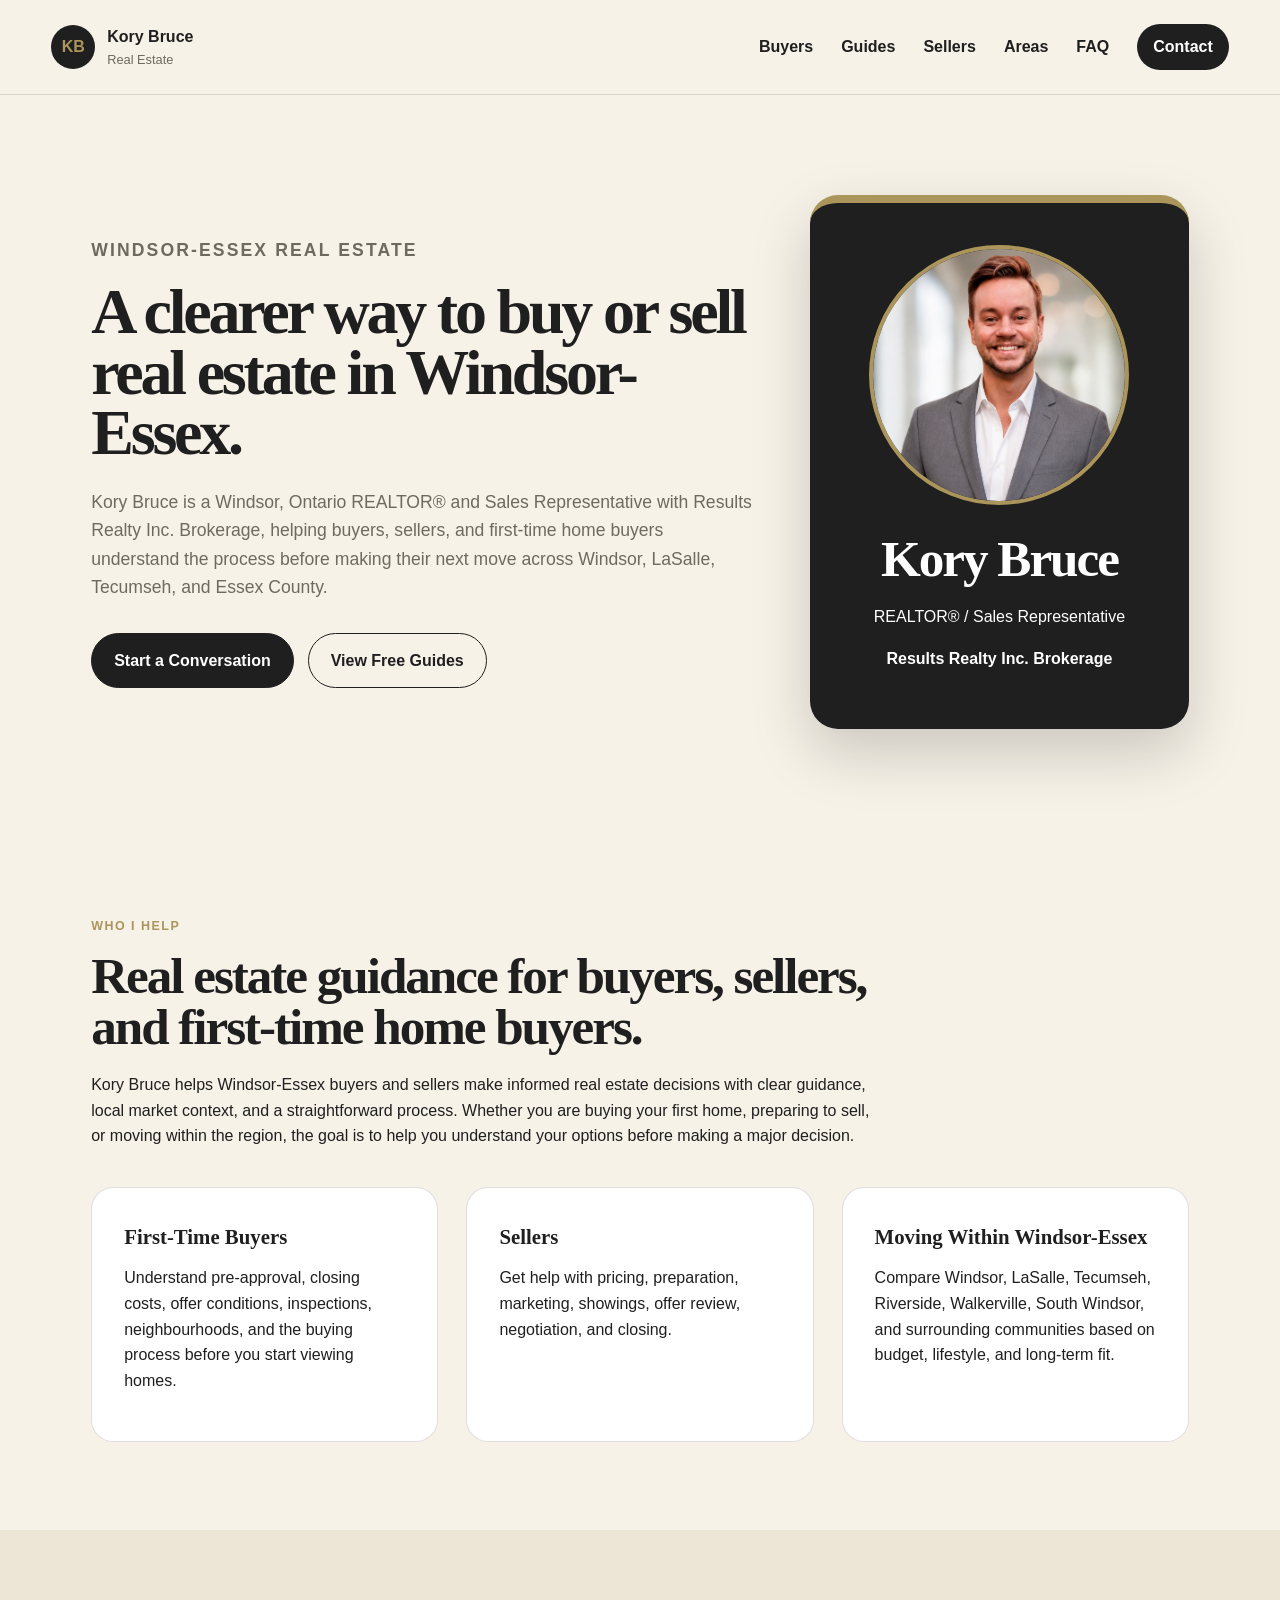
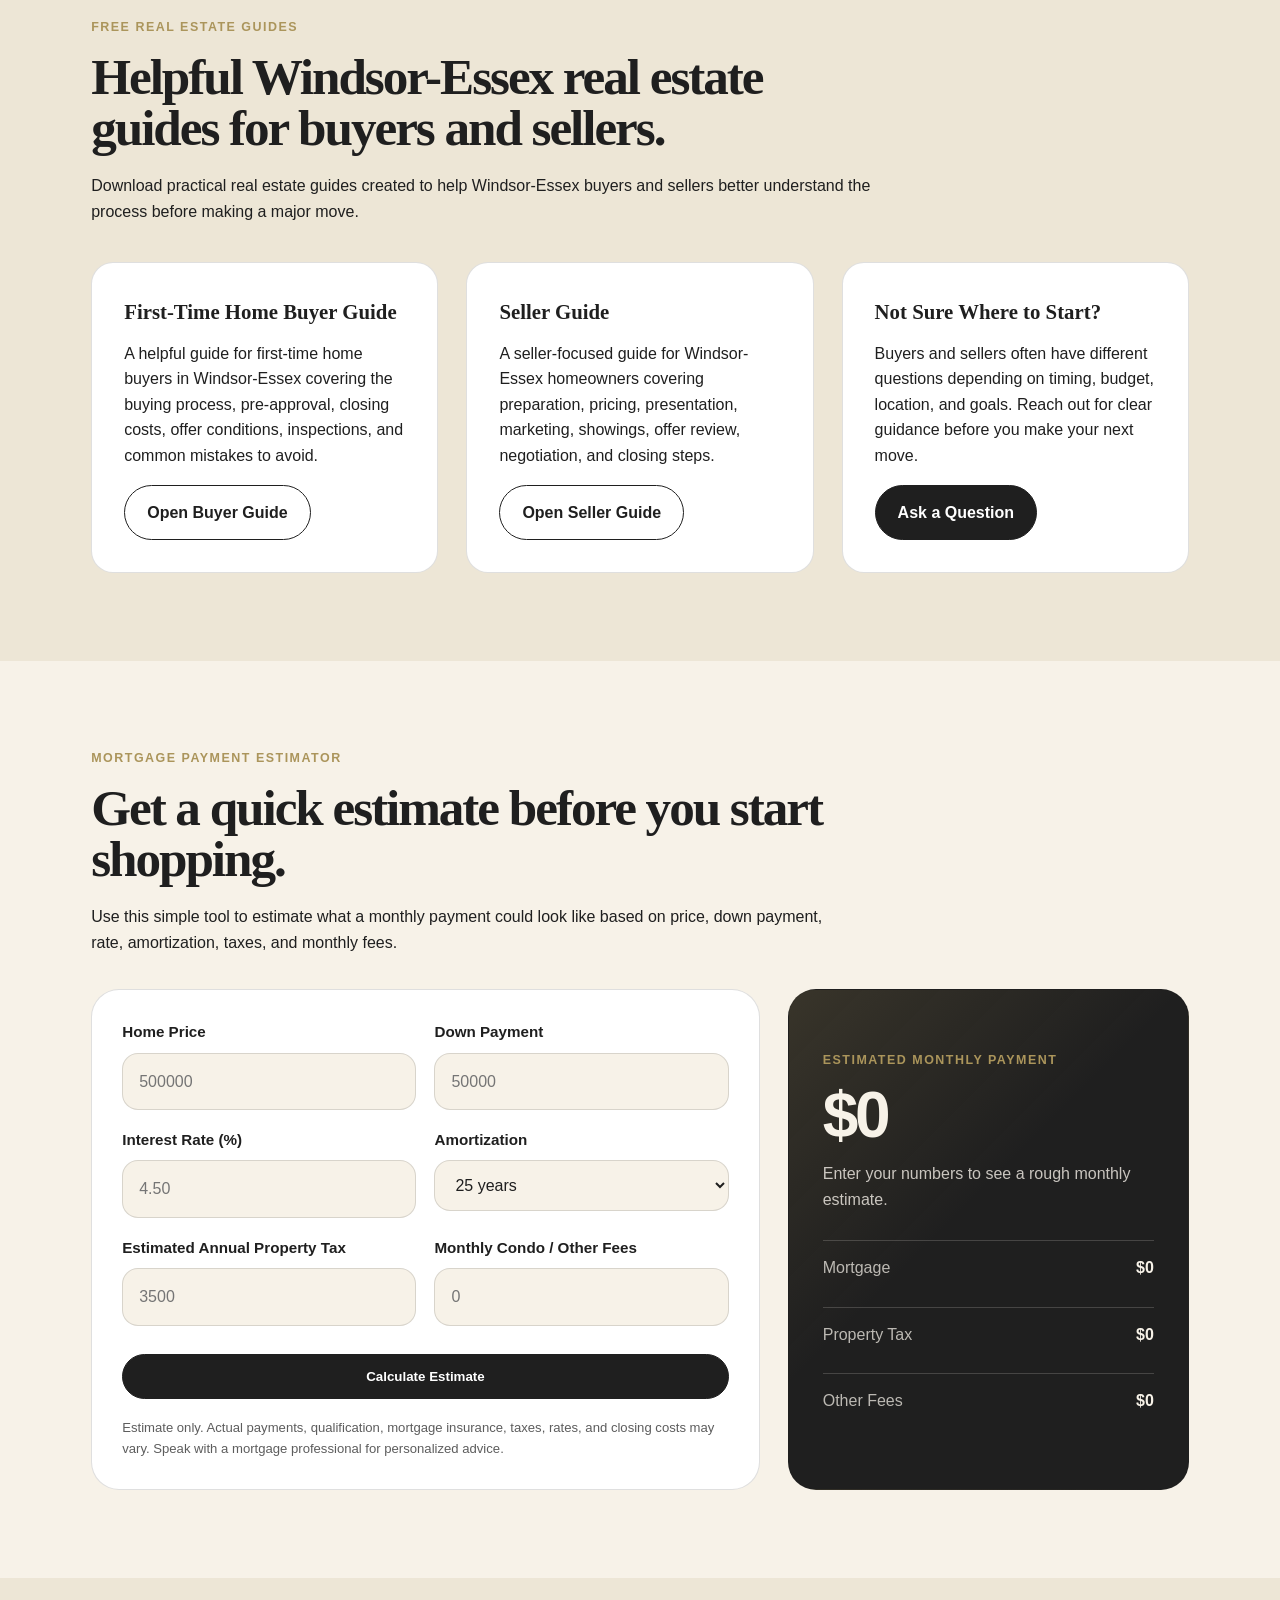
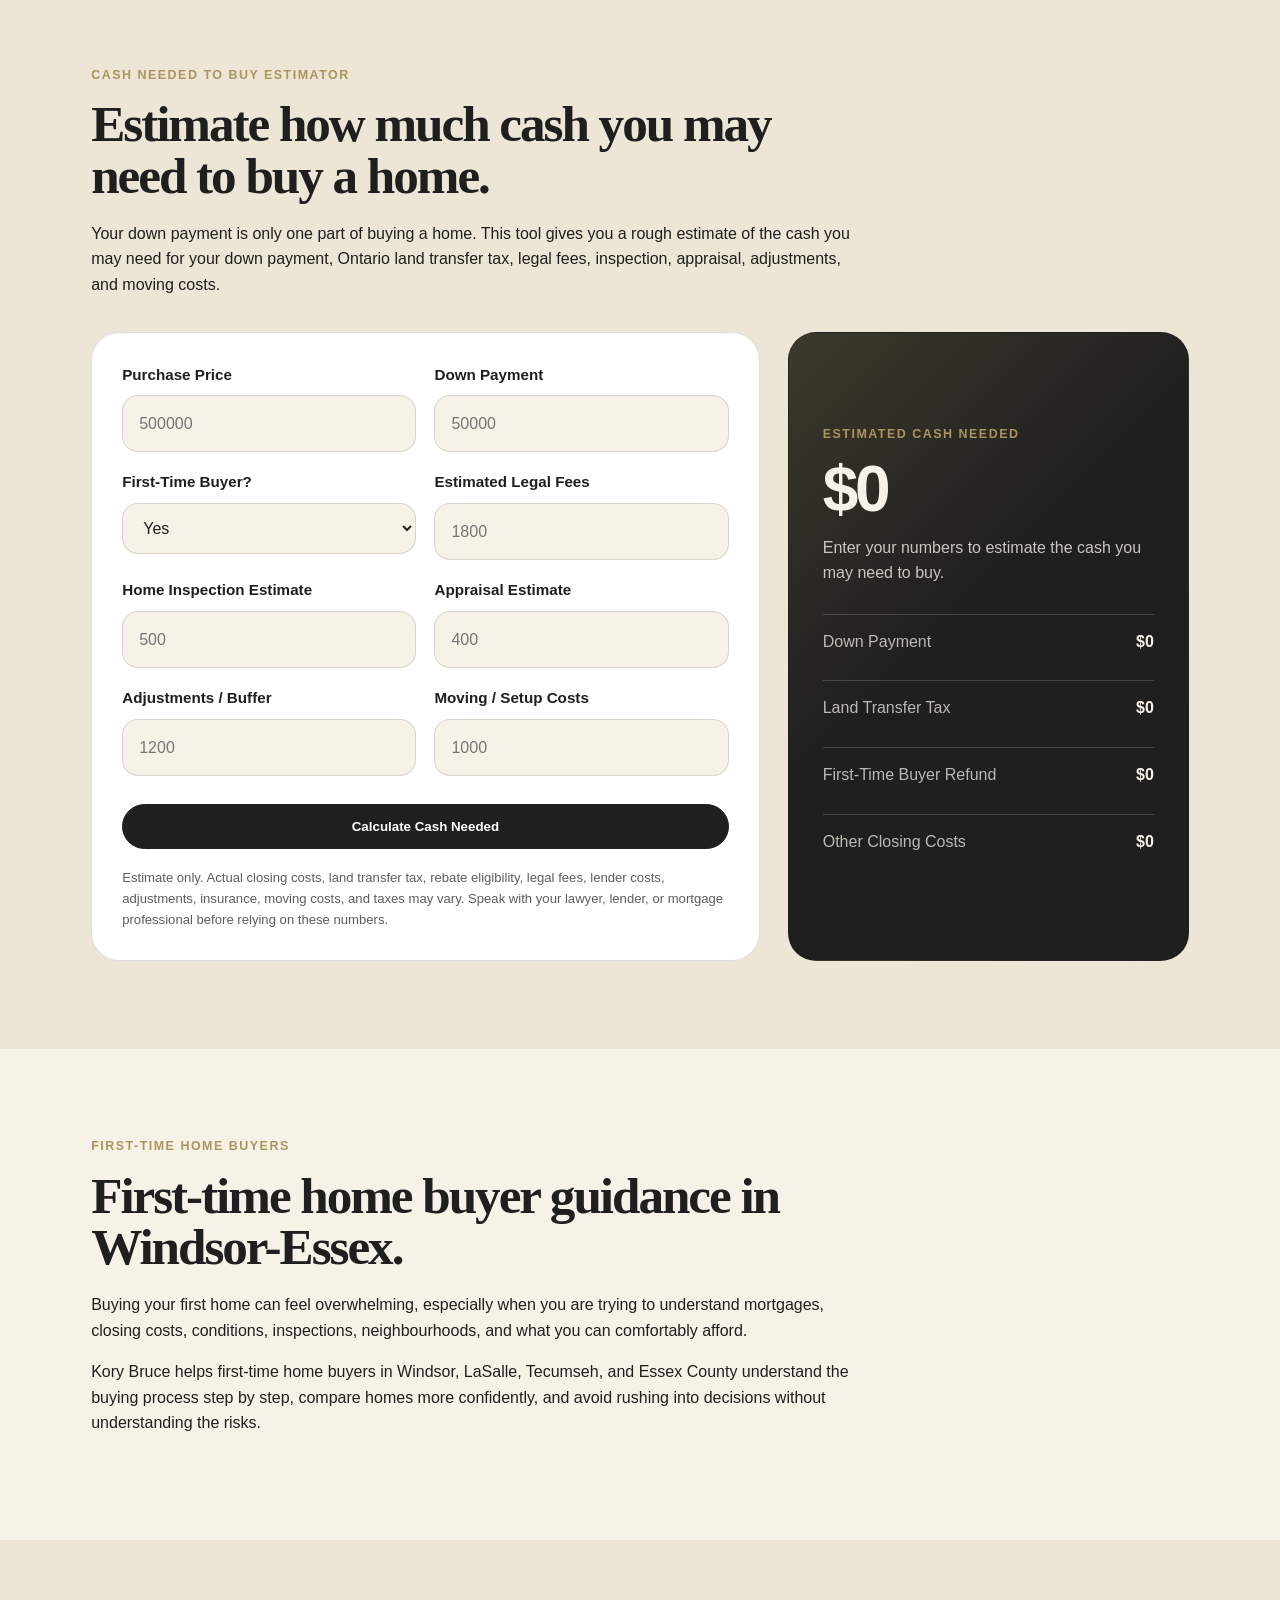
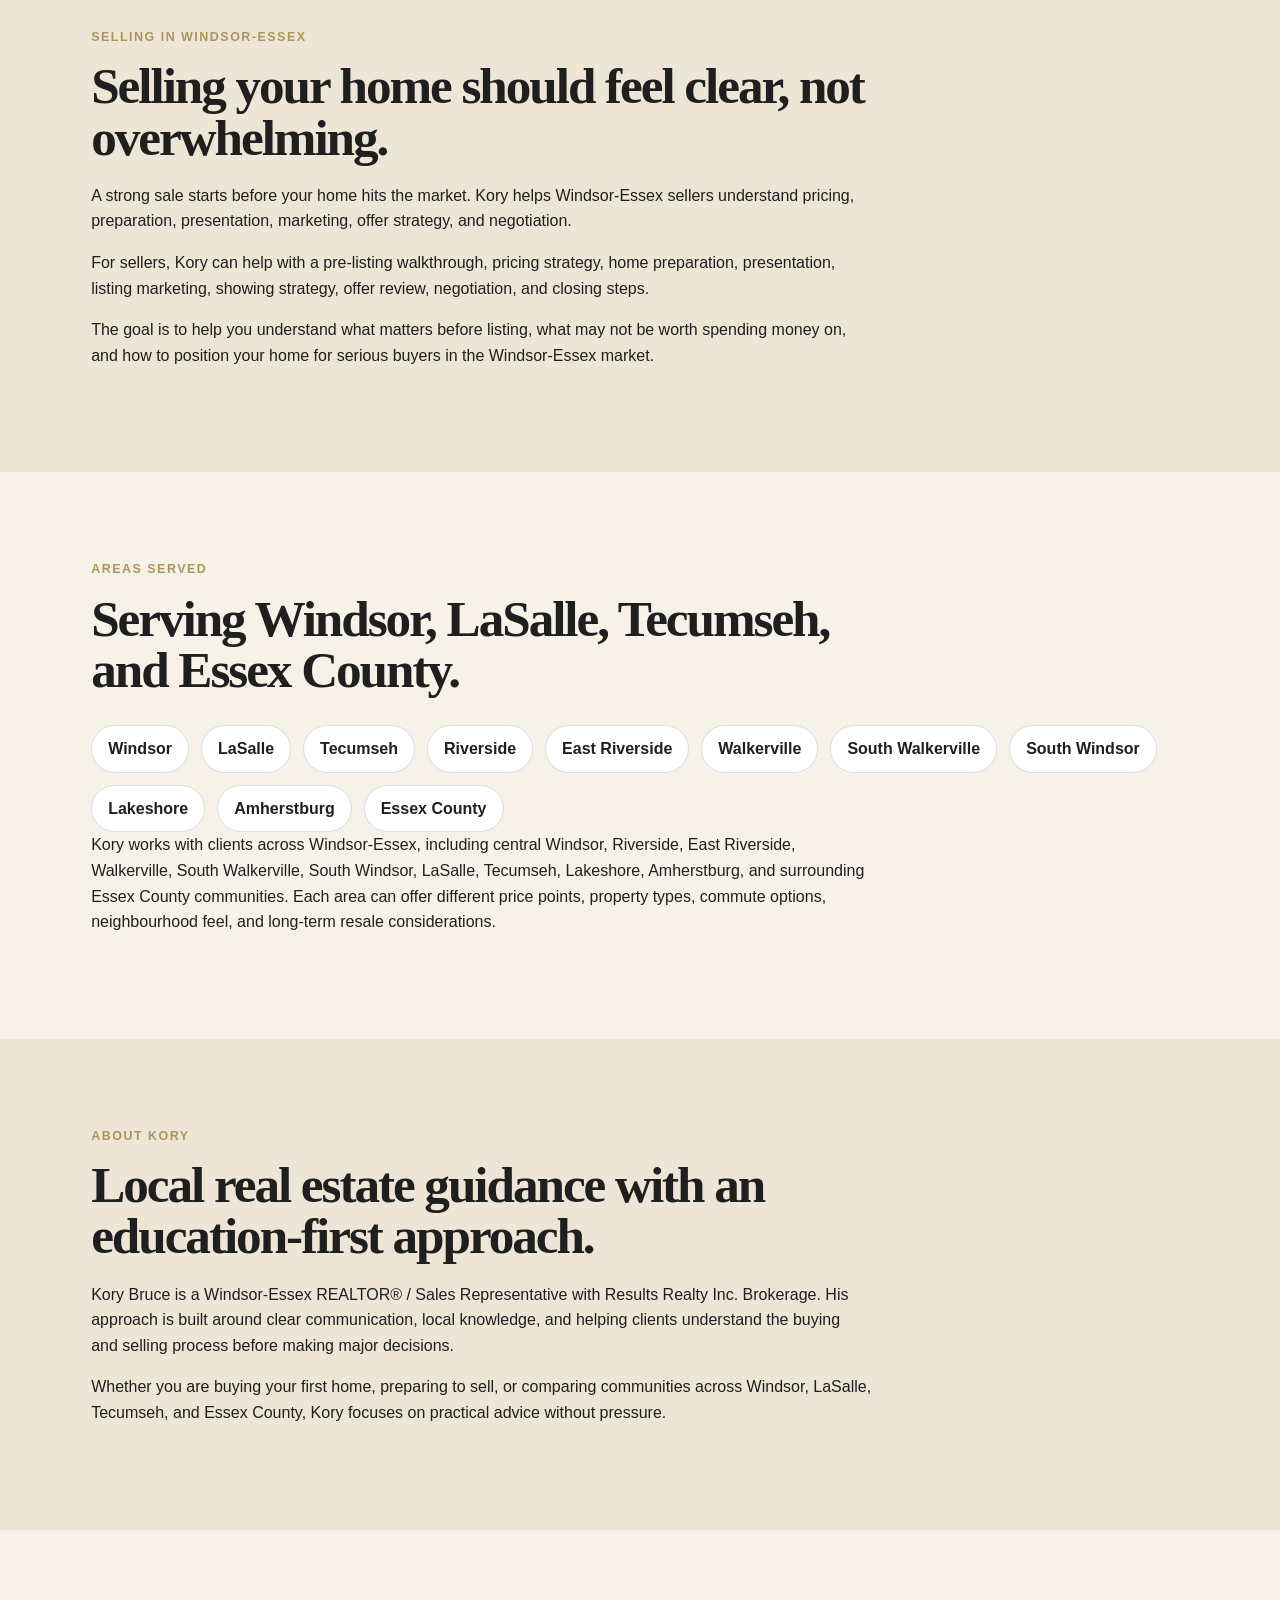
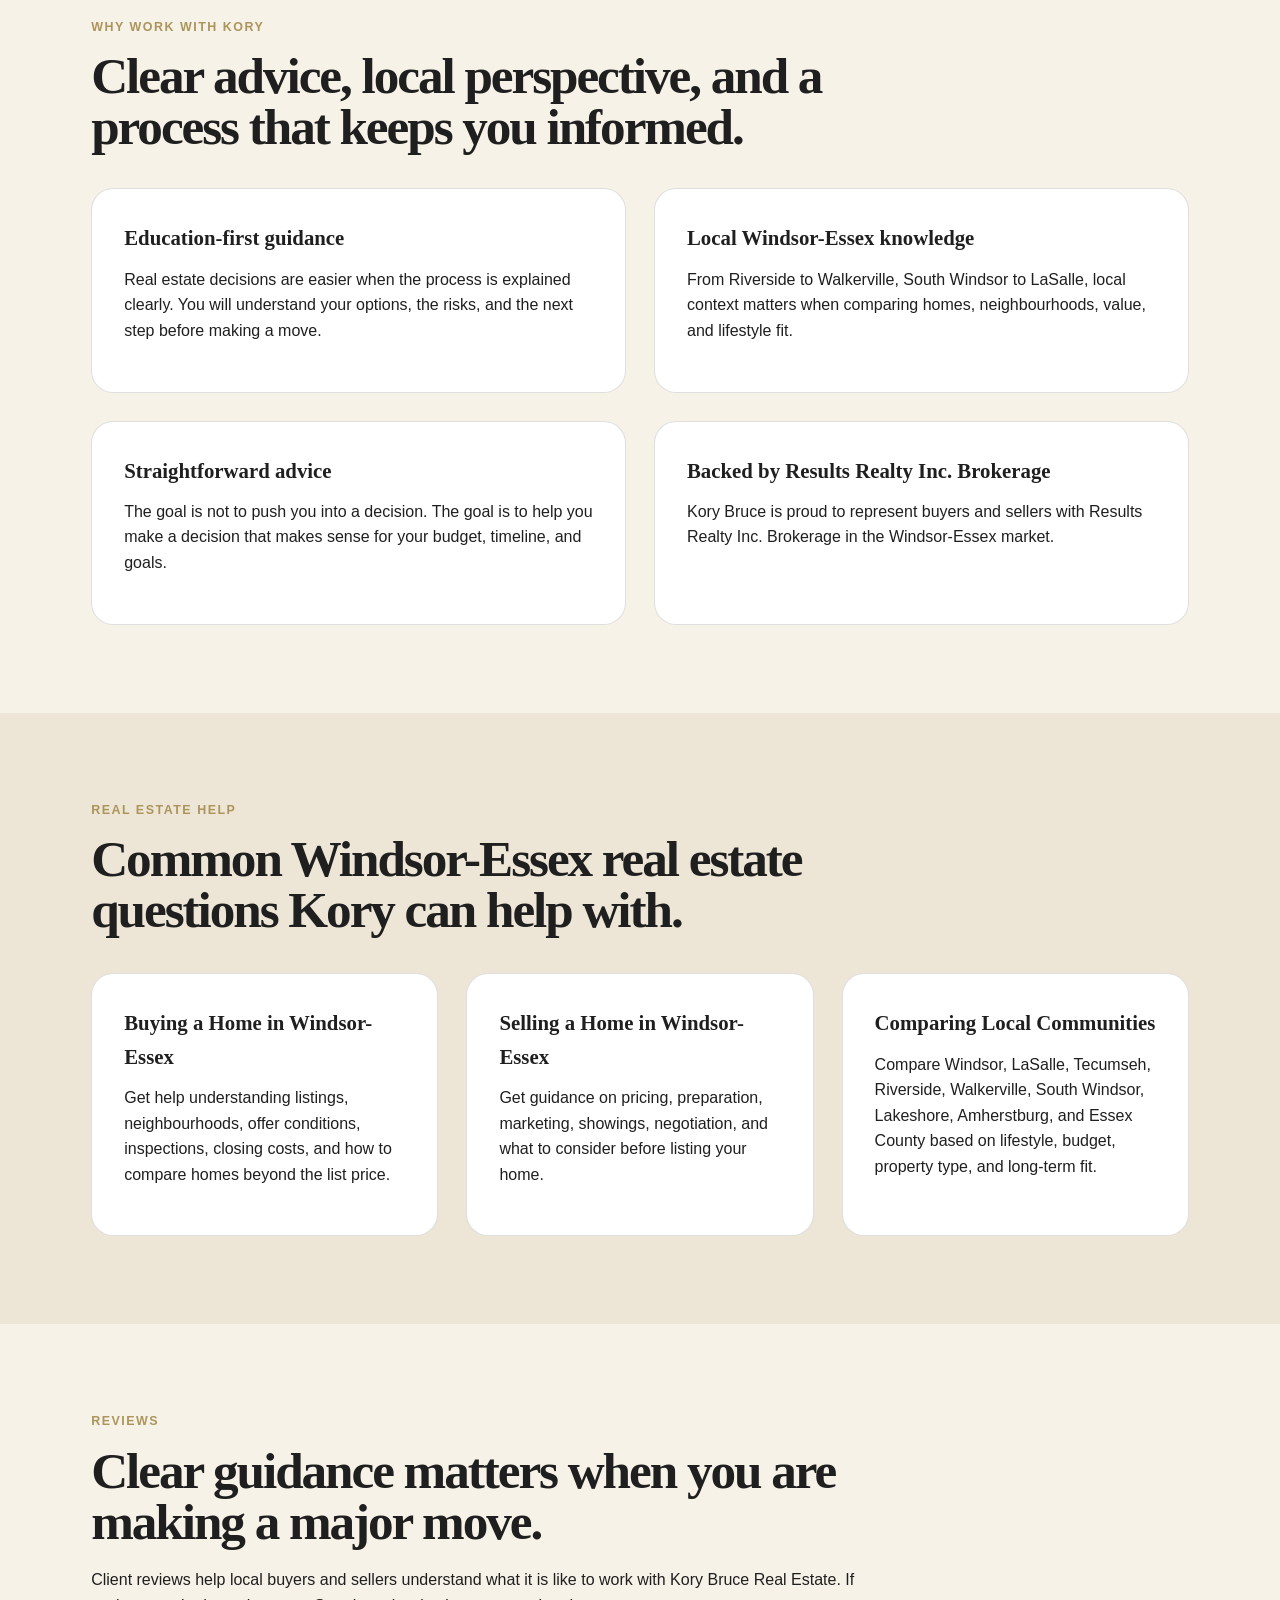
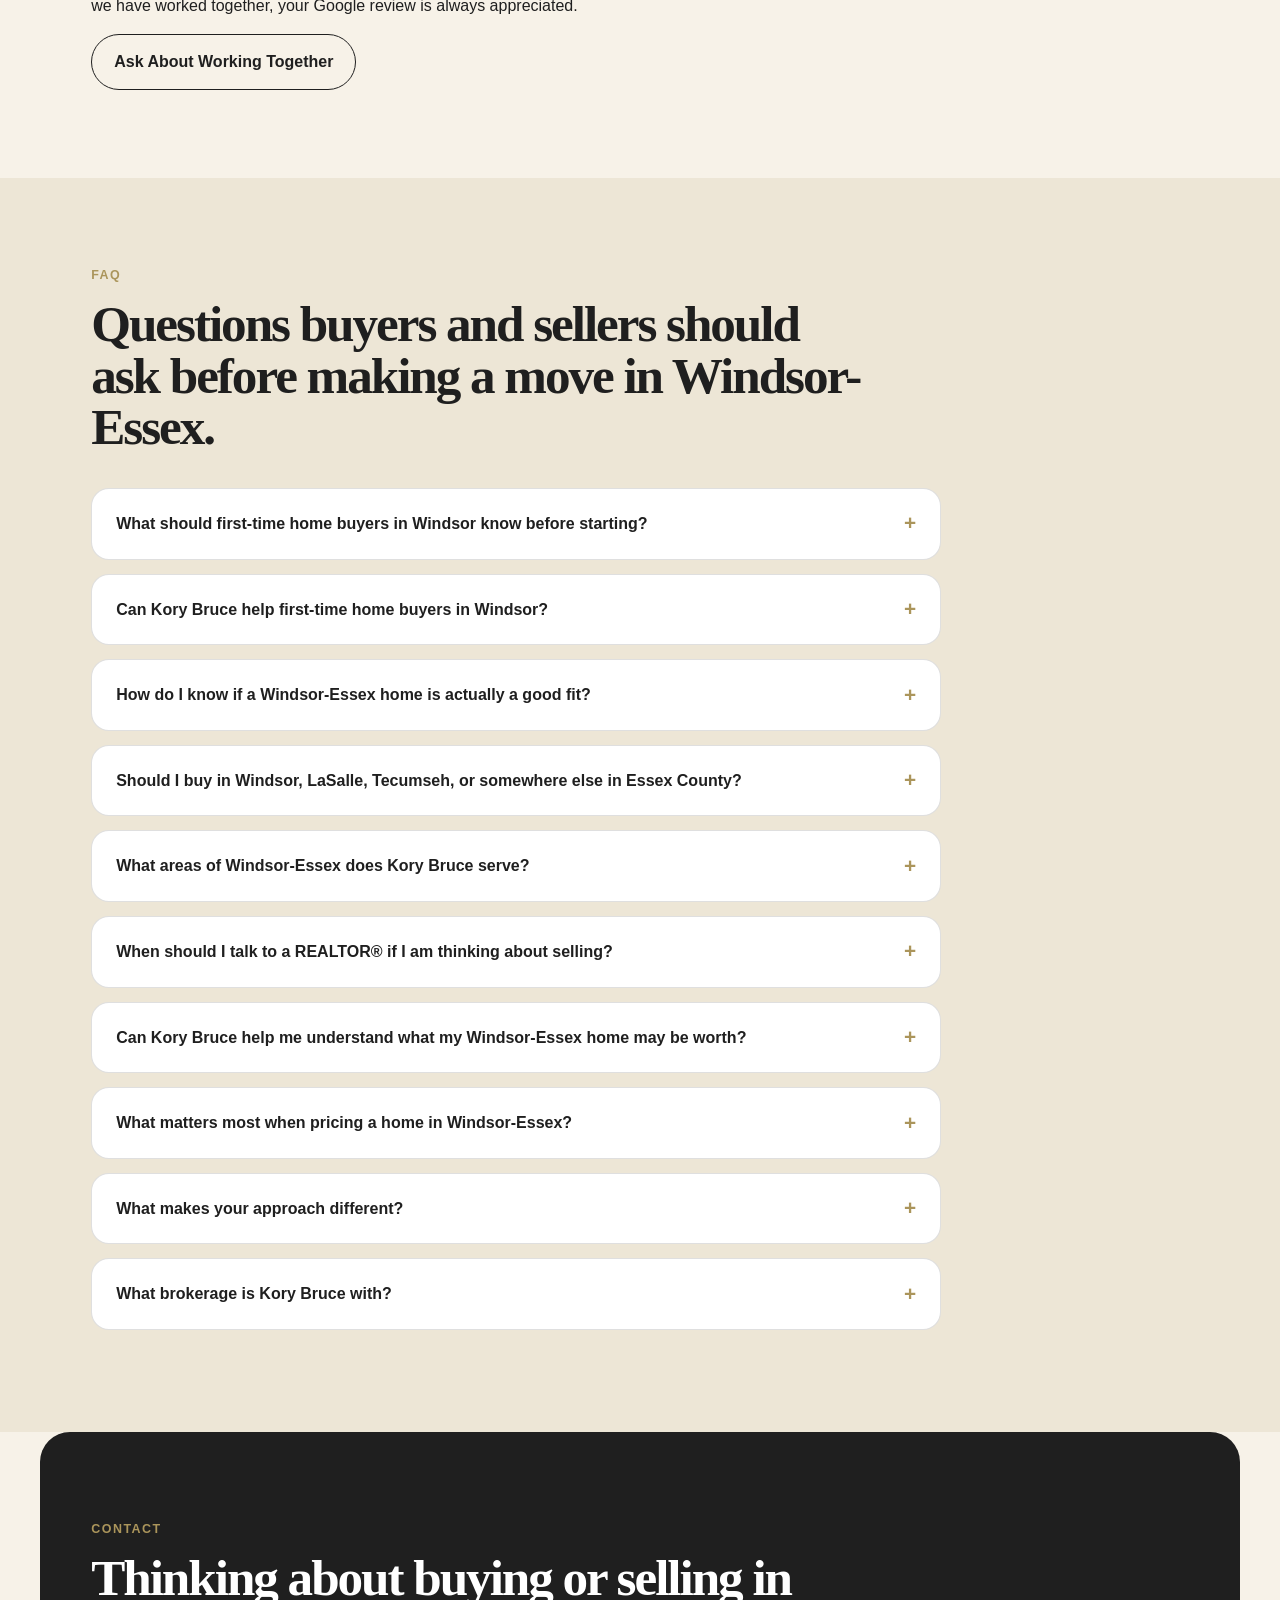
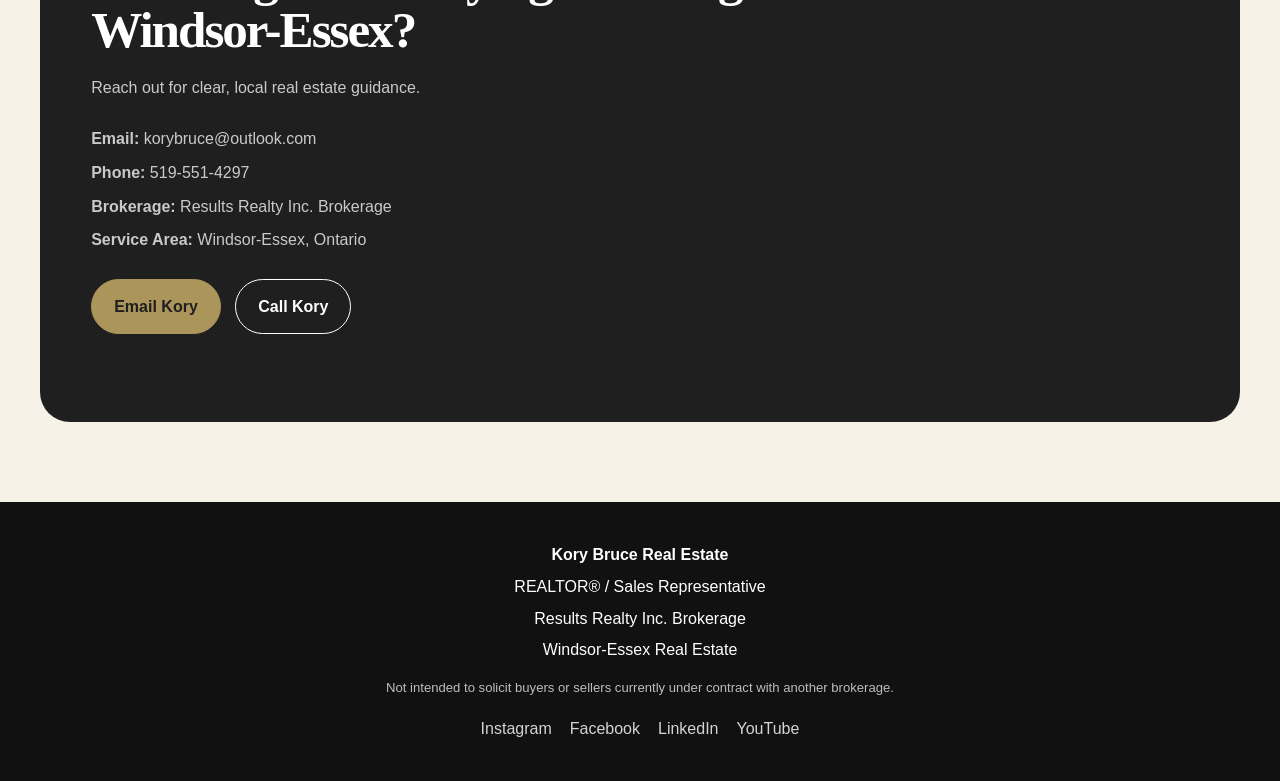
==== index.html @ fbe90a50 "calcs" ====
<!DOCTYPE html>
<html lang="en-CA">

<head>
    <meta charset="UTF-8" />
    <meta name="viewport" content="width=device-width, initial-scale=1.0" />

    <title>Kory Bruce Real Estate | Windsor-Essex REALTOR®</title>
    <meta name="description"
        content="Kory Bruce is a Windsor-Essex REALTOR® helping first-time buyers, home buyers, and sellers make clear real estate decisions." />

    <link rel="canonical" href="https://korybruce.ca/" />

    <meta property="og:title" content="Kory Bruce Real Estate | Windsor-Essex REALTOR®" />
    <meta property="og:description"
        content="Clear real estate guidance for buyers, sellers, and first-time home buyers across Windsor-Essex." />
    <meta property="og:url" content="https://korybruce.ca/" />
    <meta property="og:type" content="website" />

    <link rel="stylesheet" href="styles.css" />

    <link rel="icon" type="image/png" href="/favicon.png" />
    <link rel="apple-touch-icon" href="/favicon.png" />

    <script type="application/ld+json">
    {
      "@context": "https://schema.org",
      "@type": "RealEstateAgent",
      "name": "Kory Bruce Real Estate",
      "description": "Kory Bruce is a Windsor-Essex REALTOR® and Sales Representative with Results Realty Inc. Brokerage, helping buyers, sellers, and first-time home buyers in Windsor, LaSalle, Tecumseh, and Essex County.",
      "url": "https://korybruce.ca/",
      "email": "mailto:korybruce@outlook.com",
      "telephone": "+15195514297",
      "areaServed": [
        "Windsor, Ontario",
        "LaSalle, Ontario",
        "Tecumseh, Ontario",
        "Riverside, Windsor",
        "East Riverside, Windsor",
        "Walkerville, Windsor",
        "South Walkerville, Windsor",
        "South Windsor, Windsor",
        "Lakeshore, Ontario",
        "Amherstburg, Ontario",
        "Essex County, Ontario"
      ],
      "knowsAbout": [
        "Windsor-Essex real estate",
        "First-time home buyers",
        "Buying a home in Windsor Ontario",
        "Selling a home in Windsor-Essex",
        "Home pricing strategy",
        "Real estate offer conditions",
        "Neighbourhood comparison"
      ],
      "broker": {
        "@type": "Organization",
        "name": "Results Realty Inc. Brokerage"
      },
      "sameAs": [
        "https://www.instagram.com/korybrucerealestate",
        "https://www.facebook.com/korybrucerealestate",
        "https://www.linkedin.com/in/korybruce/",
        "https://www.youtube.com/@korybrucerealestate"
      ]
    }
    </script>
</head>

<body>
    <header class="site-header">
        <a class="brand" href="#top">
            <span class="brand-mark">KB</span>
            <span>
                <strong>Kory Bruce</strong>
                <small>Real Estate</small>
            </span>
        </a>

        <nav class="site-nav">
            <a href="#buyers">Buyers</a>
            <a href="#guides">Guides</a>
            <a href="#sellers">Sellers</a>
            <a href="#areas">Areas</a>
            <a href="#faq">FAQ</a>
            <a class="nav-cta" href="#contact">Contact</a>
        </nav>
    </header>

    <main id="top">
        <section class="hero">
            <div class="hero-content">
                <p class="eyebrow">Windsor-Essex Real Estate</p>
                <h1>A clearer way to buy or sell real estate in Windsor-Essex.</h1>
                <p>
                    Kory Bruce is a Windsor, Ontario REALTOR® and Sales Representative with Results Realty Inc.
                    Brokerage,
                    helping buyers, sellers, and first-time home buyers understand the process before making their next
                    move across Windsor, LaSalle, Tecumseh, and Essex County.
                </p>

                <div class="hero-buttons">
                    <a class="button primary" href="#contact">Start a Conversation</a>
                    <a class="button secondary" href="#guides">View Free Guides</a>
                </div>
            </div>

            <div class="hero-card">
                <img class="headshot" src="images/kory.jpg" alt="Kory Bruce REALTOR in Windsor Ontario">
                <h2>Kory Bruce</h2>
                <p>REALTOR® / Sales Representative</p>
                <p><strong>Results Realty Inc. Brokerage</strong></p>
            </div>
        </section>

        <section id="buyers" class="section">
            <p class="eyebrow">Who I Help</p>
            <h2>Real estate guidance for buyers, sellers, and first-time home buyers.</h2>
            <p>
                Kory Bruce helps Windsor-Essex buyers and sellers make informed real estate decisions with clear
                guidance, local market context, and a straightforward process. Whether you are buying your first home,
                preparing to sell, or moving within the region, the goal is to help you understand your options before
                making a major decision.
            </p>

            <div class="cards">
                <article>
                    <h3>First-Time Buyers</h3>
                    <p>
                        Understand pre-approval, closing costs, offer conditions, inspections, neighbourhoods, and the
                        buying process before you start viewing homes.
                    </p>
                </article>

                <article>
                    <h3>Sellers</h3>
                    <p>
                        Get help with pricing, preparation, marketing, showings, offer review, negotiation, and closing.
                    </p>
                </article>

                <article>
                    <h3>Moving Within Windsor-Essex</h3>
                    <p>
                        Compare Windsor, LaSalle, Tecumseh, Riverside, Walkerville, South Windsor, and surrounding
                        communities based on budget, lifestyle, and long-term fit.
                    </p>
                </article>
            </div>
        </section>

        <section id="guides" class="section muted">
            <p class="eyebrow">Free Real Estate Guides</p>
            <h2>Helpful Windsor-Essex real estate guides for buyers and sellers.</h2>
            <p>
                Download practical real estate guides created to help Windsor-Essex buyers and sellers better understand
                the process before making a major move.
            </p>

            <div class="cards">
                <article>
                    <h3>First-Time Home Buyer Guide</h3>
                    <p>
                        A helpful guide for first-time home buyers in Windsor-Essex covering the buying process,
                        pre-approval, closing costs, offer conditions, inspections, and common mistakes to avoid.
                    </p>
                    <a class="button secondary" href="guides/windsor-first-time-home-buyer-guide-kory-bruce.pdf"
                        target="_blank" rel="noopener">
                        Open Buyer Guide
                    </a>
                </article>

                <article>
                    <h3>Seller Guide</h3>
                    <p>
                        A seller-focused guide for Windsor-Essex homeowners covering preparation, pricing, presentation,
                        marketing, showings, offer review, negotiation, and closing steps.
                    </p>
                    <a class="button secondary" href="guides/windsor-essex-seller-guide-kory-bruce.pdf" target="_blank"
                        rel="noopener">
                        Open Seller Guide
                    </a>
                </article>

                <article>
                    <h3>Not Sure Where to Start?</h3>
                    <p>
                        Buyers and sellers often have different questions depending on timing, budget, location, and
                        goals. Reach out for clear guidance before you make your next move.
                    </p>
                    <a class="button primary" href="#contact">
                        Ask a Question
                    </a>
                </article>
            </div>
        </section>

        <section id="mortgage-calculator" class="section mortgage-section">
            <div class="estimator-intro">
                <p class="eyebrow">Mortgage Payment Estimator</p>
                <h2>Get a quick estimate before you start shopping.</h2>
                <p>
                    Use this simple tool to estimate what a monthly payment could look like based on price,
                    down payment, rate, amortization, taxes, and monthly fees.
                </p>
            </div>

            <div class="estimator-shell">
                <form class="estimator-card" id="mortgageCalculator">
                    <div class="calculator-grid">
                        <label>
                            <span>Home Price</span>
                            <input type="number" id="homePrice" placeholder="500000" min="0" required>
                        </label>

                        <label>
                            <span>Down Payment</span>
                            <input type="number" id="downPayment" placeholder="50000" min="0" required>
                        </label>

                        <label>
                            <span>Interest Rate (%)</span>
                            <input type="number" id="interestRate" placeholder="4.50" min="0" step="0.01" required>
                        </label>

                        <label>
                            <span>Amortization</span>
                            <select id="amortization" required>
                                <option value="25">25 years</option>
                                <option value="30">30 years</option>
                                <option value="20">20 years</option>
                                <option value="15">15 years</option>
                            </select>
                        </label>

                        <label>
                            <span>Estimated Annual Property Tax</span>
                            <input type="number" id="propertyTax" placeholder="3500" min="0">
                        </label>

                        <label>
                            <span>Monthly Condo / Other Fees</span>
                            <input type="number" id="monthlyFees" placeholder="0" min="0">
                        </label>
                    </div>

                    <button class="button primary calculator-button" type="submit">
                        Calculate Estimate
                    </button>

                    <p class="fine-print estimator-note">
                        Estimate only. Actual payments, qualification, mortgage insurance, taxes, rates,
                        and closing costs may vary. Speak with a mortgage professional for personalized advice.
                    </p>
                </form>

                <aside class="estimator-result-card" id="mortgageResult" aria-live="polite">
                    <p class="result-label">Estimated Monthly Payment</p>
                    <strong class="result-total">$0</strong>
                    <p class="result-subtext">
                        Enter your numbers to see a rough monthly estimate.
                    </p>

                    <div class="result-breakdown">
                        <div>
                            <span>Mortgage</span>
                            <strong>$0</strong>
                        </div>
                        <div>
                            <span>Property Tax</span>
                            <strong>$0</strong>
                        </div>
                        <div>
                            <span>Other Fees</span>
                            <strong>$0</strong>
                        </div>
                    </div>
                </aside>
            </div>
        </section>

        <section id="cash-needed-estimator" class="section muted">
            <div class="estimator-intro">
                <p class="eyebrow">Cash Needed to Buy Estimator</p>
                <h2>Estimate how much cash you may need to buy a home.</h2>
                <p>
                    Your down payment is only one part of buying a home. This tool gives you a rough estimate
                    of the cash you may need for your down payment, Ontario land transfer tax, legal fees,
                    inspection, appraisal, adjustments, and moving costs.
                </p>
            </div>

            <div class="estimator-shell">
                <form class="estimator-card" id="cashNeededCalculator">
                    <div class="calculator-grid">
                        <label>
                            <span>Purchase Price</span>
                            <input type="number" id="cashPurchasePrice" placeholder="500000" min="0" required>
                        </label>

                        <label>
                            <span>Down Payment</span>
                            <input type="number" id="cashDownPayment" placeholder="50000" min="0" required>
                        </label>

                        <label>
                            <span>First-Time Buyer?</span>
                            <select id="firstTimeBuyer" required>
                                <option value="yes">Yes</option>
                                <option value="no">No</option>
                            </select>
                        </label>

                        <label>
                            <span>Estimated Legal Fees</span>
                            <input type="number" id="legalFees" placeholder="1800" min="0">
                        </label>

                        <label>
                            <span>Home Inspection Estimate</span>
                            <input type="number" id="inspectionFee" placeholder="500" min="0">
                        </label>

                        <label>
                            <span>Appraisal Estimate</span>
                            <input type="number" id="appraisalFee" placeholder="400" min="0">
                        </label>

                        <label>
                            <span>Adjustments / Buffer</span>
                            <input type="number" id="adjustmentBuffer" placeholder="1200" min="0">
                        </label>

                        <label>
                            <span>Moving / Setup Costs</span>
                            <input type="number" id="movingCosts" placeholder="1000" min="0">
                        </label>
                    </div>

                    <button class="button primary calculator-button" type="submit">
                        Calculate Cash Needed
                    </button>

                    <p class="fine-print estimator-note">
                        Estimate only. Actual closing costs, land transfer tax, rebate eligibility, legal fees,
                        lender costs, adjustments, insurance, moving costs, and taxes may vary. Speak with your
                        lawyer, lender, or mortgage professional before relying on these numbers.
                    </p>
                </form>

                <aside class="estimator-result-card cash-result-card" id="cashNeededResult" aria-live="polite">
                    <p class="result-label">Estimated Cash Needed</p>
                    <strong class="result-total">$0</strong>
                    <p class="result-subtext">
                        Enter your numbers to estimate the cash you may need to buy.
                    </p>

                    <div class="result-breakdown">
                        <div>
                            <span>Down Payment</span>
                            <strong>$0</strong>
                        </div>
                        <div>
                            <span>Land Transfer Tax</span>
                            <strong>$0</strong>
                        </div>
                        <div>
                            <span>First-Time Buyer Refund</span>
                            <strong>$0</strong>
                        </div>
                        <div>
                            <span>Other Closing Costs</span>
                            <strong>$0</strong>
                        </div>
                    </div>
                </aside>
            </div>
        </section>

        <section id="first-time-buyers" class="section">
            <p class="eyebrow">First-Time Home Buyers</p>
            <h2>First-time home buyer guidance in Windsor-Essex.</h2>
            <p>
                Buying your first home can feel overwhelming, especially when you are trying to understand mortgages,
                closing costs, conditions, inspections, neighbourhoods, and what you can comfortably afford.
            </p>
            <p>
                Kory Bruce helps first-time home buyers in Windsor, LaSalle, Tecumseh, and Essex County understand the
                buying process step by step, compare homes more confidently, and avoid rushing into decisions without
                understanding the risks.
            </p>
        </section>

        <section id="sellers" class="section muted">
            <p class="eyebrow">Selling in Windsor-Essex</p>
            <h2>Selling your home should feel clear, not overwhelming.</h2>
            <p>
                A strong sale starts before your home hits the market. Kory helps Windsor-Essex sellers understand
                pricing, preparation, presentation, marketing, offer strategy, and negotiation.
            </p>
            <p>
                For sellers, Kory can help with a pre-listing walkthrough, pricing strategy, home preparation,
                presentation, listing marketing, showing strategy, offer review, negotiation, and closing steps.
            </p>
            <p>
                The goal is to help you understand what matters before listing, what may not be worth spending money on,
                and how to position your home for serious buyers in the Windsor-Essex market.
            </p>
        </section>

        <section id="areas" class="section">
            <p class="eyebrow">Areas Served</p>
            <h2>Serving Windsor, LaSalle, Tecumseh, and Essex County.</h2>

            <div class="area-list">
                <span>Windsor</span>
                <span>LaSalle</span>
                <a href="areas/tecumseh.html">Tecumseh</a>
                <span>Riverside</span>
                <span>East Riverside</span>
                <span>Walkerville</span>
                <span>South Walkerville</span>
                <span>South Windsor</span>
                <span>Lakeshore</span>
                <span>Amherstburg</span>
                <span>Essex County</span>
            </div>

            <p>
                Kory works with clients across Windsor-Essex, including central Windsor, Riverside, East Riverside,
                Walkerville, South Walkerville, South Windsor, LaSalle, Tecumseh, Lakeshore, Amherstburg, and
                surrounding
                Essex County communities. Each area can offer different price points, property types, commute options,
                neighbourhood feel, and long-term resale considerations.
            </p>
        </section>

        <section id="about" class="section muted">
            <p class="eyebrow">About Kory</p>
            <h2>Local real estate guidance with an education-first approach.</h2>
            <p>
                Kory Bruce is a Windsor-Essex REALTOR® / Sales Representative with Results Realty Inc. Brokerage.
                His approach is built around clear communication, local knowledge, and helping clients understand
                the buying and selling process before making major decisions.
            </p>
            <p>
                Whether you are buying your first home, preparing to sell, or comparing communities across Windsor,
                LaSalle, Tecumseh, and Essex County, Kory focuses on practical advice without pressure.
            </p>
        </section>

        <section id="why-kory" class="section">
            <p class="eyebrow">Why Work With Kory</p>
            <h2>Clear advice, local perspective, and a process that keeps you informed.</h2>

            <div class="why-grid">
                <article>
                    <h3>Education-first guidance</h3>
                    <p>
                        Real estate decisions are easier when the process is explained clearly. You will understand
                        your options, the risks, and the next step before making a move.
                    </p>
                </article>

                <article>
                    <h3>Local Windsor-Essex knowledge</h3>
                    <p>
                        From Riverside to Walkerville, South Windsor to LaSalle, local context matters when comparing
                        homes, neighbourhoods, value, and lifestyle fit.
                    </p>
                </article>

                <article>
                    <h3>Straightforward advice</h3>
                    <p>
                        The goal is not to push you into a decision. The goal is to help you make a decision that
                        makes sense for your budget, timeline, and goals.
                    </p>
                </article>

                <article>
                    <h3>Backed by Results Realty Inc. Brokerage</h3>
                    <p>
                        Kory Bruce is proud to represent buyers and sellers with Results Realty Inc. Brokerage
                        in the Windsor-Essex market.
                    </p>
                </article>
            </div>
        </section>

        <section id="common-searches" class="section muted">
            <p class="eyebrow">Real Estate Help</p>
            <h2>Common Windsor-Essex real estate questions Kory can help with.</h2>

            <div class="cards">
                <article>
                    <h3>Buying a Home in Windsor-Essex</h3>
                    <p>
                        Get help understanding listings, neighbourhoods, offer conditions, inspections, closing costs,
                        and how to compare homes beyond the list price.
                    </p>
                </article>

                <article>
                    <h3>Selling a Home in Windsor-Essex</h3>
                    <p>
                        Get guidance on pricing, preparation, marketing, showings, negotiation, and what to consider
                        before listing your home.
                    </p>
                </article>

                <article>
                    <h3>Comparing Local Communities</h3>
                    <p>
                        Compare Windsor, LaSalle, Tecumseh, Riverside, Walkerville, South Windsor, Lakeshore,
                        Amherstburg, and Essex County based on lifestyle, budget, property type, and long-term fit.
                    </p>
                </article>
            </div>
        </section>

        <section id="reviews" class="section">
            <p class="eyebrow">Reviews</p>
            <h2>Clear guidance matters when you are making a major move.</h2>
            <p>
                Client reviews help local buyers and sellers understand what it is like to work with Kory Bruce Real
                Estate. If we have worked together, your Google review is always appreciated.
            </p>
            <a class="button secondary" href="#contact">Ask About Working Together</a>
        </section>

        <section id="faq" class="section muted">
            <p class="eyebrow">FAQ</p>
            <h2>Questions buyers and sellers should ask before making a move in Windsor-Essex.</h2>

            <div class="faq-list">
                <article class="faq-item">
                    <button class="faq-question" type="button" aria-expanded="false">
                        What should first-time home buyers in Windsor know before starting?
                        <span>+</span>
                    </button>
                    <div class="faq-answer">
                        <p>
                            Start with the full cost of buying, not just the down payment. First-time buyers should
                            understand mortgage pre-approval, closing costs, land transfer tax, inspections, insurance,
                            utilities, possible repairs, and how monthly payments fit into their real budget before
                            viewing homes.
                        </p>
                    </div>
                </article>

                <article class="faq-item">
                    <button class="faq-question" type="button" aria-expanded="false">
                        Can Kory Bruce help first-time home buyers in Windsor?
                        <span>+</span>
                    </button>
                    <div class="faq-answer">
                        <p>
                            Yes. Kory helps first-time home buyers in Windsor and across Windsor-Essex understand the
                            buying process, compare homes, review offer conditions, think through inspections, and avoid
                            feeling rushed into decisions they do not fully understand.
                        </p>
                    </div>
                </article>

                <article class="faq-item">
                    <button class="faq-question" type="button" aria-expanded="false">
                        How do I know if a Windsor-Essex home is actually a good fit?
                        <span>+</span>
                    </button>
                    <div class="faq-answer">
                        <p>
                            A good home is not just about price or finishes. Buyers should look at layout, location,
                            parking, basement condition, roof age, furnace and AC age, traffic patterns, neighbouring
                            properties, resale potential, and how the home fits their lifestyle long term.
                        </p>
                    </div>
                </article>

                <article class="faq-item">
                    <button class="faq-question" type="button" aria-expanded="false">
                        Should I buy in Windsor, LaSalle, Tecumseh, or somewhere else in Essex County?
                        <span>+</span>
                    </button>
                    <div class="faq-answer">
                        <p>
                            It depends on budget, commute, schools, property type, taxes, lot size, walkability, and
                            lifestyle. Windsor, LaSalle, Tecumseh, Lakeshore, Amherstburg, and other Essex County
                            communities can offer very different value, so it helps to compare more than just the
                            listing price.
                        </p>
                    </div>
                </article>

                <article class="faq-item">
                    <button class="faq-question" type="button" aria-expanded="false">
                        What areas of Windsor-Essex does Kory Bruce serve?
                        <span>+</span>
                    </button>
                    <div class="faq-answer">
                        <p>
                            Kory serves buyers and sellers across Windsor-Essex, including Windsor, LaSalle, Tecumseh,
                            Riverside, East Riverside, Walkerville, South Walkerville, South Windsor, Lakeshore,
                            Amherstburg, and surrounding Essex County communities.
                        </p>
                    </div>
                </article>

                <article class="faq-item">
                    <button class="faq-question" type="button" aria-expanded="false">
                        When should I talk to a REALTOR® if I am thinking about selling?
                        <span>+</span>
                    </button>
                    <div class="faq-answer">
                        <p>
                            Earlier is usually better. Even if you are months away from listing, a walkthrough can
                            help you decide what to clean, repair, paint, update, or leave alone. The goal is to avoid
                            spending money on changes that may not improve your sale.
                        </p>
                    </div>
                </article>

                <article class="faq-item">
                    <button class="faq-question" type="button" aria-expanded="false">
                        Can Kory Bruce help me understand what my Windsor-Essex home may be worth?
                        <span>+</span>
                    </button>
                    <div class="faq-answer">
                        <p>
                            Yes. A pricing conversation can look at recent comparable sales, current competition,
                            property condition, location, timing, and buyer demand. The goal is to understand the market
                            before deciding whether to list, prepare, renovate, or wait.
                        </p>
                    </div>
                </article>

                <article class="faq-item">
                    <button class="faq-question" type="button" aria-expanded="false">
                        What matters most when pricing a home in Windsor-Essex?
                        <span>+</span>
                    </button>
                    <div class="faq-answer">
                        <p>
                            Pricing should be based on recent comparable sales, current competition, property condition,
                            location, buyer demand, and market timing. The right strategy is not always the highest
                            list price. It is the price that best positions the home to attract serious buyers.
                        </p>
                    </div>
                </article>

                <article class="faq-item">
                    <button class="faq-question" type="button" aria-expanded="false">
                        What makes your approach different?
                        <span>+</span>
                    </button>
                    <div class="faq-answer">
                        <p>
                            My approach is education-first. I focus on explaining the process clearly, pointing out
                            risks, answering questions directly, and helping people make informed decisions instead
                            of feeling rushed or pressured.
                        </p>
                    </div>
                </article>

                <article class="faq-item">
                    <button class="faq-question" type="button" aria-expanded="false">
                        What brokerage is Kory Bruce with?
                        <span>+</span>
                    </button>
                    <div class="faq-answer">
                        <p>
                            Kory Bruce is a REALTOR® / Sales Representative with Results Realty Inc. Brokerage,
                            serving buyers and sellers across Windsor-Essex, Ontario.
                        </p>
                    </div>
                </article>
            </div>
        </section>

        <section id="contact" class="section contact">
            <p class="eyebrow">Contact</p>
            <h2>Thinking about buying or selling in Windsor-Essex?</h2>
            <p>Reach out for clear, local real estate guidance.</p>

            <div class="contact-details">
                <p><strong>Email:</strong> korybruce@outlook.com</p>
                <p><strong>Phone:</strong> 519-551-4297</p>
                <p><strong>Brokerage:</strong> Results Realty Inc. Brokerage</p>
                <p><strong>Service Area:</strong> Windsor-Essex, Ontario</p>
            </div>

            <a class="button primary" href="mailto:korybruce@outlook.com">Email Kory</a>
            <a class="button secondary" href="tel:+15195514297">Call Kory</a>
        </section>
    </main>

    <footer class="site-footer">
        <p><strong>Kory Bruce Real Estate</strong></p>
        <p>REALTOR® / Sales Representative</p>
        <p>Results Realty Inc. Brokerage</p>
        <p>Windsor-Essex Real Estate</p>
        <p class="fine-print">
            Not intended to solicit buyers or sellers currently under contract with another brokerage.
        </p>

        <div class="social-links">
            <a href="https://www.instagram.com/korybrucerealestate" target="_blank" rel="noopener">Instagram</a>
            <a href="https://www.facebook.com/korybrucerealestate" target="_blank" rel="noopener">Facebook</a>
            <a href="https://www.linkedin.com/in/korybruce/" target="_blank" rel="noopener">LinkedIn</a>
            <a href="https://www.youtube.com/@korybrucerealestate" target="_blank" rel="noopener">YouTube</a>
        </div>
    </footer>

    <script src="script.js"></script>
</body>

</html>
---- styles.css ----
:root {
  --cream: #f7f2e8;
  --charcoal: #1f1f1f;
  --soft-black: #111111;
  --gold: #ab955b;
  --white: #ffffff;
  --muted: #6f6a60;
  --border: rgba(31, 31, 31, 0.14);
}

* {
  box-sizing: border-box;
}

html {
  scroll-behavior: smooth;
}

body {
  margin: 0;
  font-family: Arial, sans-serif;
  background: var(--cream);
  color: var(--charcoal);
  line-height: 1.6;
}

img {
  max-width: 100%;
  height: auto;
}

section {
  scroll-margin-top: 100px;
}

a:focus-visible,
button:focus-visible {
  outline: 3px solid var(--gold);
  outline-offset: 4px;
}

/* Header */

.site-header {
  display: flex;
  justify-content: space-between;
  align-items: center;
  padding: 24px 4vw;
  background: var(--cream);
  border-bottom: 1px solid var(--border);
  position: sticky;
  top: 0;
  z-index: 10;
}

.brand {
  display: flex;
  align-items: center;
  gap: 12px;
  color: var(--charcoal);
  text-decoration: none;
}

.brand-mark {
  width: 44px;
  height: 44px;
  background: var(--charcoal);
  color: var(--gold);
  display: grid;
  place-items: center;
  border-radius: 50%;
  font-weight: bold;
}

.brand small {
  display: block;
  color: var(--muted);
  font-size: 0.8rem;
}

.site-nav {
  display: flex;
  align-items: center;
  gap: 28px;
}

.site-nav a {
  color: var(--charcoal);
  text-decoration: none;
  font-weight: 600;
}

.site-nav a:hover {
  color: var(--gold);
}

.nav-cta {
  color: var(--white) !important;
  background: var(--charcoal);
  padding: 10px 16px;
  border-radius: 999px;
}

.nav-cta:hover {
  background: var(--gold);
  color: var(--charcoal) !important;
}

/* Hero */

.hero {
  min-height: 80vh;
  display: grid;
  grid-template-columns: 1.4fr 0.8fr;
  gap: 56px;
  align-items: center;
  padding: 100px 4vw;
  max-width: 1200px;
  margin: 0 auto;
}

.eyebrow {
  color: var(--gold);
  text-transform: uppercase;
  letter-spacing: 0.12em;
  font-size: 0.78rem;
  font-weight: bold;
}

h1,
h2,
h3,
p {
  margin-top: 0;
}

h1,
h2,
h3 {
  font-family: Georgia, "Times New Roman", serif;
}

h1 {
  font-size: clamp(2.4rem, 5vw, 5rem);
  line-height: 0.95;
  letter-spacing: -0.05em;
  margin-bottom: 24px;
}

h2 {
  font-size: clamp(2rem, 4vw, 3.4rem);
  line-height: 1;
  letter-spacing: -0.04em;
  margin-bottom: 20px;
}

h3 {
  font-size: 1.3rem;
  margin-bottom: 12px;
}

.hero-content p {
  max-width: 680px;
  font-size: 1.1rem;
  color: var(--muted);
}

.hero-buttons {
  display: flex;
  gap: 14px;
  flex-wrap: wrap;
  margin-top: 32px;
}

.button {
  display: inline-block;
  padding: 14px 22px;
  border-radius: 999px;
  text-decoration: none;
  font-weight: bold;
  border: 1px solid var(--charcoal);
  transition: transform 0.2s ease, background 0.2s ease, color 0.2s ease, border-color 0.2s ease;
}

.button:hover {
  transform: translateY(-2px);
}

.button.primary {
  background: var(--charcoal);
  color: var(--white);
}

.button.secondary {
  background: transparent;
  color: var(--charcoal);
}

.button.secondary:hover {
  background: var(--charcoal);
  color: var(--white);
}

.hero-card {
  background: var(--charcoal);
  color: var(--white);
  padding: 42px;
  border-radius: 28px;
  border-top: 8px solid var(--gold);
  box-shadow: 0 24px 60px rgba(0, 0, 0, 0.18);
  text-align: center;
}

.hero-card h2 {
  color: var(--white);
}

.headshot {
  width: 100%;
  max-width: 260px;
  aspect-ratio: 1 / 1;
  object-fit: cover;
  border-radius: 50%;
  display: block;
  margin: 0 auto 28px;
  border: 4px solid var(--gold);
}

/* Sections */

.section {
  padding: 88px 4vw;
  max-width: 1200px;
  margin: 0 auto;
}

.section > p,
.section > h2 {
  max-width: 780px;
}

.muted {
  background: rgba(171, 149, 91, 0.13);
  max-width: none;
  padding-left: max(4vw, calc((100vw - 1200px) / 2 + 4vw));
  padding-right: max(4vw, calc((100vw - 1200px) / 2 + 4vw));
}

/* Cards */

.cards {
  display: grid;
  grid-template-columns: repeat(3, 1fr);
  gap: 28px;
  margin-top: 38px;
}

.cards article {
  background: var(--white);
  padding: 32px;
  border-radius: 22px;
  border: 1px solid var(--border);
}

/* Areas */

.area-list {
  display: flex;
  flex-wrap: wrap;
  gap: 12px;
  margin-top: 30px;
}

.area-list span,
.area-list a {
  border: 1px solid var(--border);
  background: var(--white);
  color: var(--charcoal);
  padding: 10px 16px;
  border-radius: 999px;
  font-weight: 600;
  text-decoration: none;
}

.area-list a:hover {
  color: var(--gold);
  border-color: var(--gold);
}

/* Why Kory */

.why-grid {
  display: grid;
  grid-template-columns: repeat(2, 1fr);
  gap: 28px;
  margin-top: 36px;
}

.why-grid article {
  background: var(--white);
  padding: 32px;
  border-radius: 22px;
  border: 1px solid var(--border);
}

/* FAQ */

.faq-list {
  margin-top: 36px;
  max-width: 850px;
}

.faq-item {
  background: var(--white);
  border: 1px solid var(--border);
  border-radius: 18px;
  margin-bottom: 14px;
  overflow: hidden;
}

.faq-question {
  width: 100%;
  border: 0;
  background: transparent;
  color: var(--charcoal);
  padding: 22px 24px;
  font: inherit;
  font-weight: 700;
  text-align: left;
  cursor: pointer;
  display: flex;
  justify-content: space-between;
  gap: 18px;
  align-items: center;
}

.faq-question span {
  color: var(--gold);
  font-size: 1.3rem;
  line-height: 1;
}

.faq-answer {
  display: none;
  padding: 0 24px 22px;
  color: var(--muted);
}

.faq-item.active .faq-answer {
  display: block;
}

/* Contact */

.contact {
  background: var(--charcoal);
  color: var(--white);
  border-radius: 30px;
  margin-bottom: 80px;
}

.contact .eyebrow {
  color: var(--gold);
}

.contact p {
  color: rgba(255, 255, 255, 0.76);
}

.contact-details {
  margin: 26px 0;
}

.contact-details p {
  margin-bottom: 8px;
}

.contact .button.primary {
  background: var(--gold);
  color: var(--charcoal);
  border-color: var(--gold);
  margin-right: 10px;
}

.contact .button.secondary {
  color: var(--white);
  border-color: var(--white);
}

.contact .button.secondary:hover {
  background: var(--white);
  color: var(--charcoal);
}

/* Footer */

.site-footer {
  background: var(--soft-black);
  color: var(--white);
  padding: 40px 4vw;
  text-align: center;
}

.site-footer p {
  margin-bottom: 6px;
}

.fine-print {
  font-size: 0.82rem;
  opacity: 0.72;
  max-width: 680px;
  margin: 14px auto 0;
}

.social-links {
  display: flex;
  justify-content: center;
  gap: 18px;
  flex-wrap: wrap;
  margin-top: 18px;
}

.social-links a {
  color: var(--white);
  text-decoration: none;
  opacity: 0.82;
}

.social-links a:hover {
  color: var(--gold);
  opacity: 1;
}

/* Mobile */

@media (max-width: 850px) {
  .site-header {
    align-items: flex-start;
    gap: 20px;
    flex-direction: column;
  }

  .site-nav {
    flex-wrap: wrap;
    gap: 16px;
  }

  .hero {
    grid-template-columns: 1fr;
    padding-top: 72px;
    gap: 40px;
  }

  .cards {
    grid-template-columns: 1fr;
  }

  .why-grid {
    grid-template-columns: 1fr;
  }

  .section {
    padding-top: 68px;
    padding-bottom: 68px;
  }

  .contact .button {
    margin-bottom: 10px;
  }
}

@media (max-width: 520px) {
  .site-header {
    padding: 20px 22px;
  }

  .site-nav {
    gap: 12px;
  }

  .site-nav a {
    font-size: 0.92rem;
  }

  .nav-cta {
    padding: 8px 14px;
  }

  .hero {
    padding: 64px 22px;
  }

  .section {
    padding-left: 22px;
    padding-right: 22px;
  }

  .muted {
    padding-left: 22px;
    padding-right: 22px;
  }

  .hero-card,
  .cards article,
  .why-grid article {
    padding: 26px;
  }

  .contact {
    border-radius: 22px;
  }
}
.mortgage-section {
  position: relative;
}

.estimator-intro {
  max-width: 760px;
  margin-bottom: 34px;
}

.estimator-shell {
  display: grid;
  grid-template-columns: minmax(0, 1.25fr) minmax(280px, 0.75fr);
  gap: 28px;
  align-items: stretch;
}

.estimator-card,
.estimator-result-card {
  background: var(--white);
  border: 1px solid var(--border);
  border-radius: 28px;
  box-shadow: var(--shadow);
}

.estimator-card {
  padding: 30px;
}

.calculator-grid {
  display: grid;
  grid-template-columns: repeat(2, minmax(0, 1fr));
  gap: 18px;
  margin-bottom: 24px;
}

.estimator-card label {
  display: flex;
  flex-direction: column;
  gap: 8px;
}

.estimator-card label span {
  font-weight: 700;
  color: var(--charcoal);
  font-size: 0.95rem;
}

.estimator-card input,
.estimator-card select {
  width: 100%;
  border: 1px solid var(--border);
  border-radius: 16px;
  padding: 15px 16px;
  font: inherit;
  background: var(--cream);
  color: var(--charcoal);
}

.estimator-card input:focus,
.estimator-card select:focus {
  outline: 2px solid var(--gold);
  border-color: var(--gold);
  background: var(--white);
}

.calculator-button {
  width: 100%;
  justify-content: center;
  margin-top: 4px;
}

.estimator-note {
  margin-top: 18px;
}

.estimator-result-card {
  padding: 34px;
  background:
    linear-gradient(135deg, rgba(171, 149, 91, 0.18), rgba(255, 255, 255, 0) 44%),
    var(--charcoal);
  color: var(--cream);
  display: flex;
  flex-direction: column;
  justify-content: center;
}

.result-label {
  color: var(--gold);
  text-transform: uppercase;
  letter-spacing: 0.12em;
  font-size: 0.78rem;
  font-weight: 800;
  margin-bottom: 12px;
}

.result-total {
  display: block;
  font-size: clamp(2.5rem, 5vw, 4.5rem);
  line-height: 1;
  letter-spacing: -0.05em;
  margin-bottom: 14px;
}

.result-subtext {
  color: rgba(248, 244, 236, 0.78);
  margin-bottom: 28px;
}

.result-breakdown {
  display: grid;
  gap: 12px;
}

.result-breakdown div {
  display: flex;
  justify-content: space-between;
  gap: 18px;
  padding: 14px 0;
  border-top: 1px solid rgba(248, 244, 236, 0.18);
}

.result-breakdown span {
  color: rgba(248, 244, 236, 0.72);
}

.result-breakdown strong {
  color: var(--cream);
}

@media (max-width: 900px) {
  .estimator-shell {
    grid-template-columns: 1fr;
  }
}

@media (max-width: 700px) {
  .estimator-card,
  .estimator-result-card {
    padding: 24px;
    border-radius: 24px;
  }

  .calculator-grid {
    grid-template-columns: 1fr;
  }

  .result-total {
    font-size: 3rem;
  }
}
.cash-result-card {
  background:
    linear-gradient(135deg, rgba(171, 149, 91, 0.22), rgba(255, 255, 255, 0) 44%),
    var(--charcoal);
}

.result-breakdown .refund-row strong {
  color: var(--gold);
}
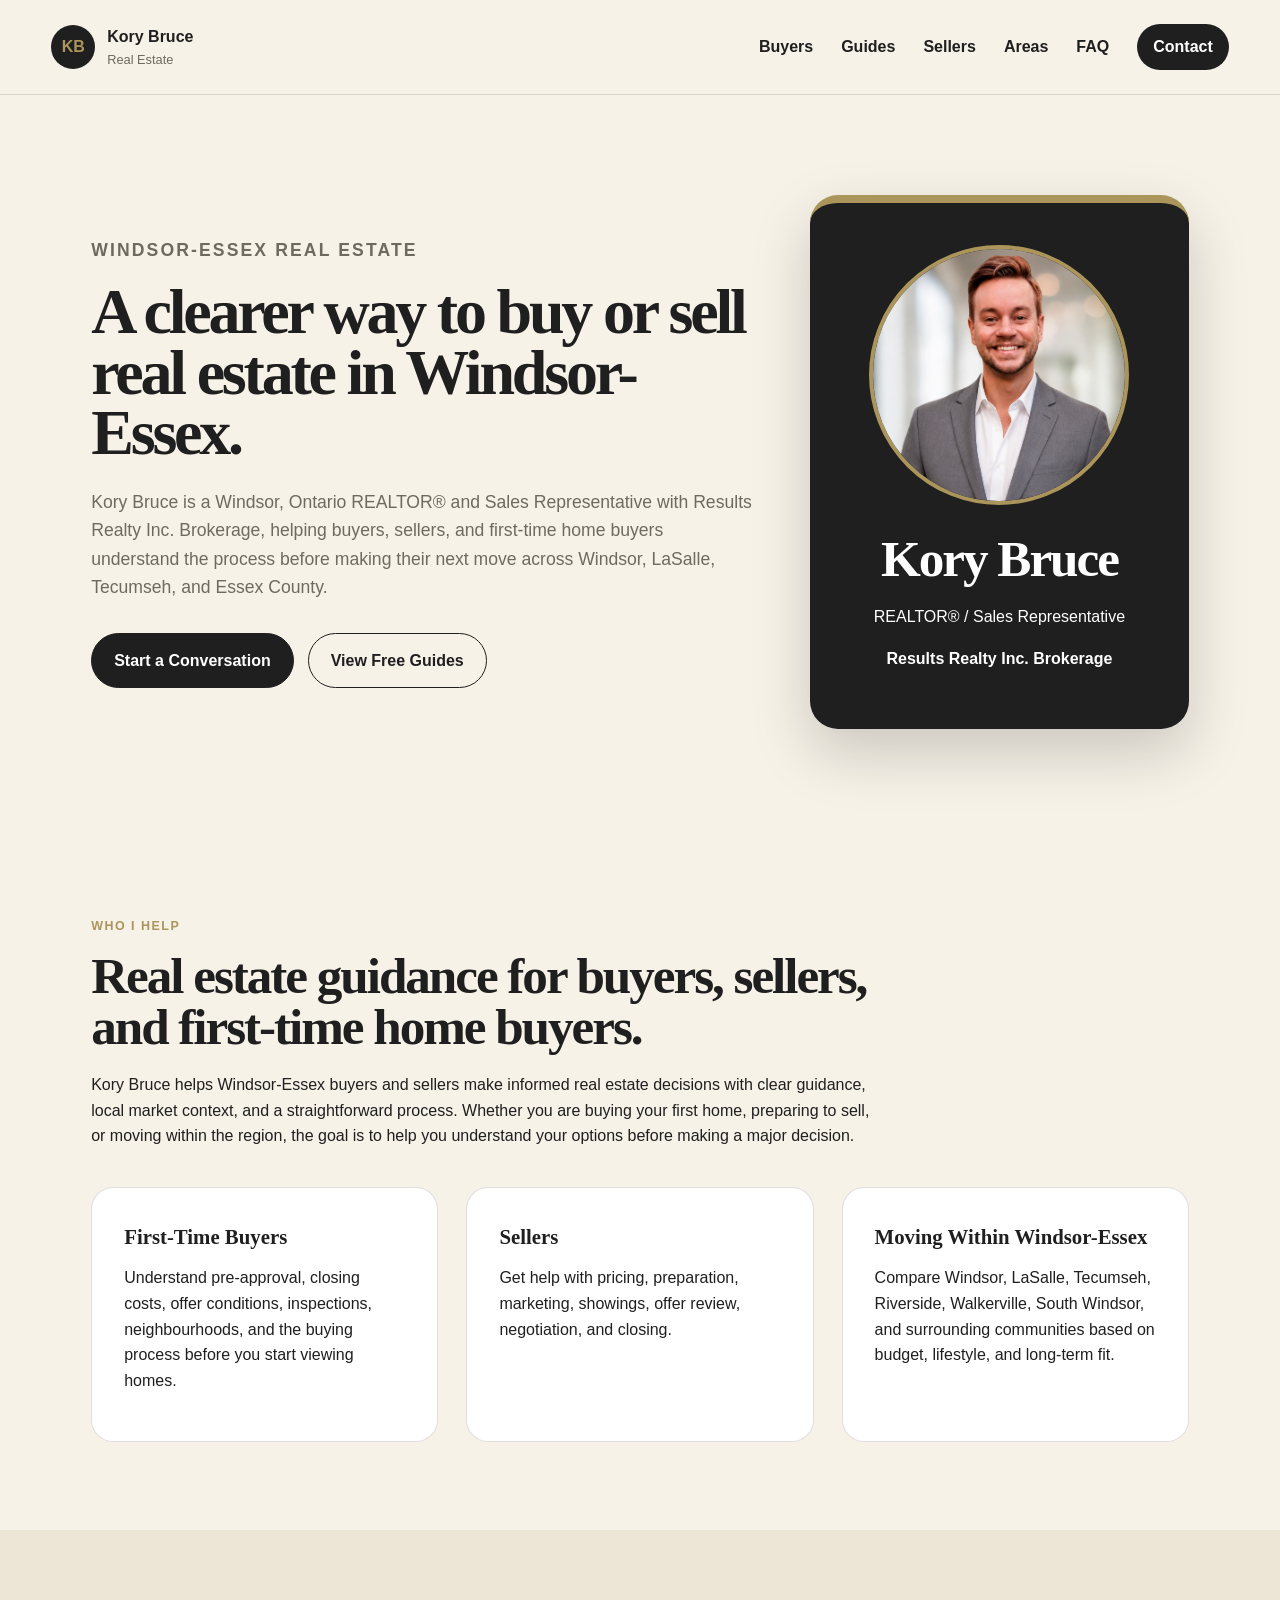
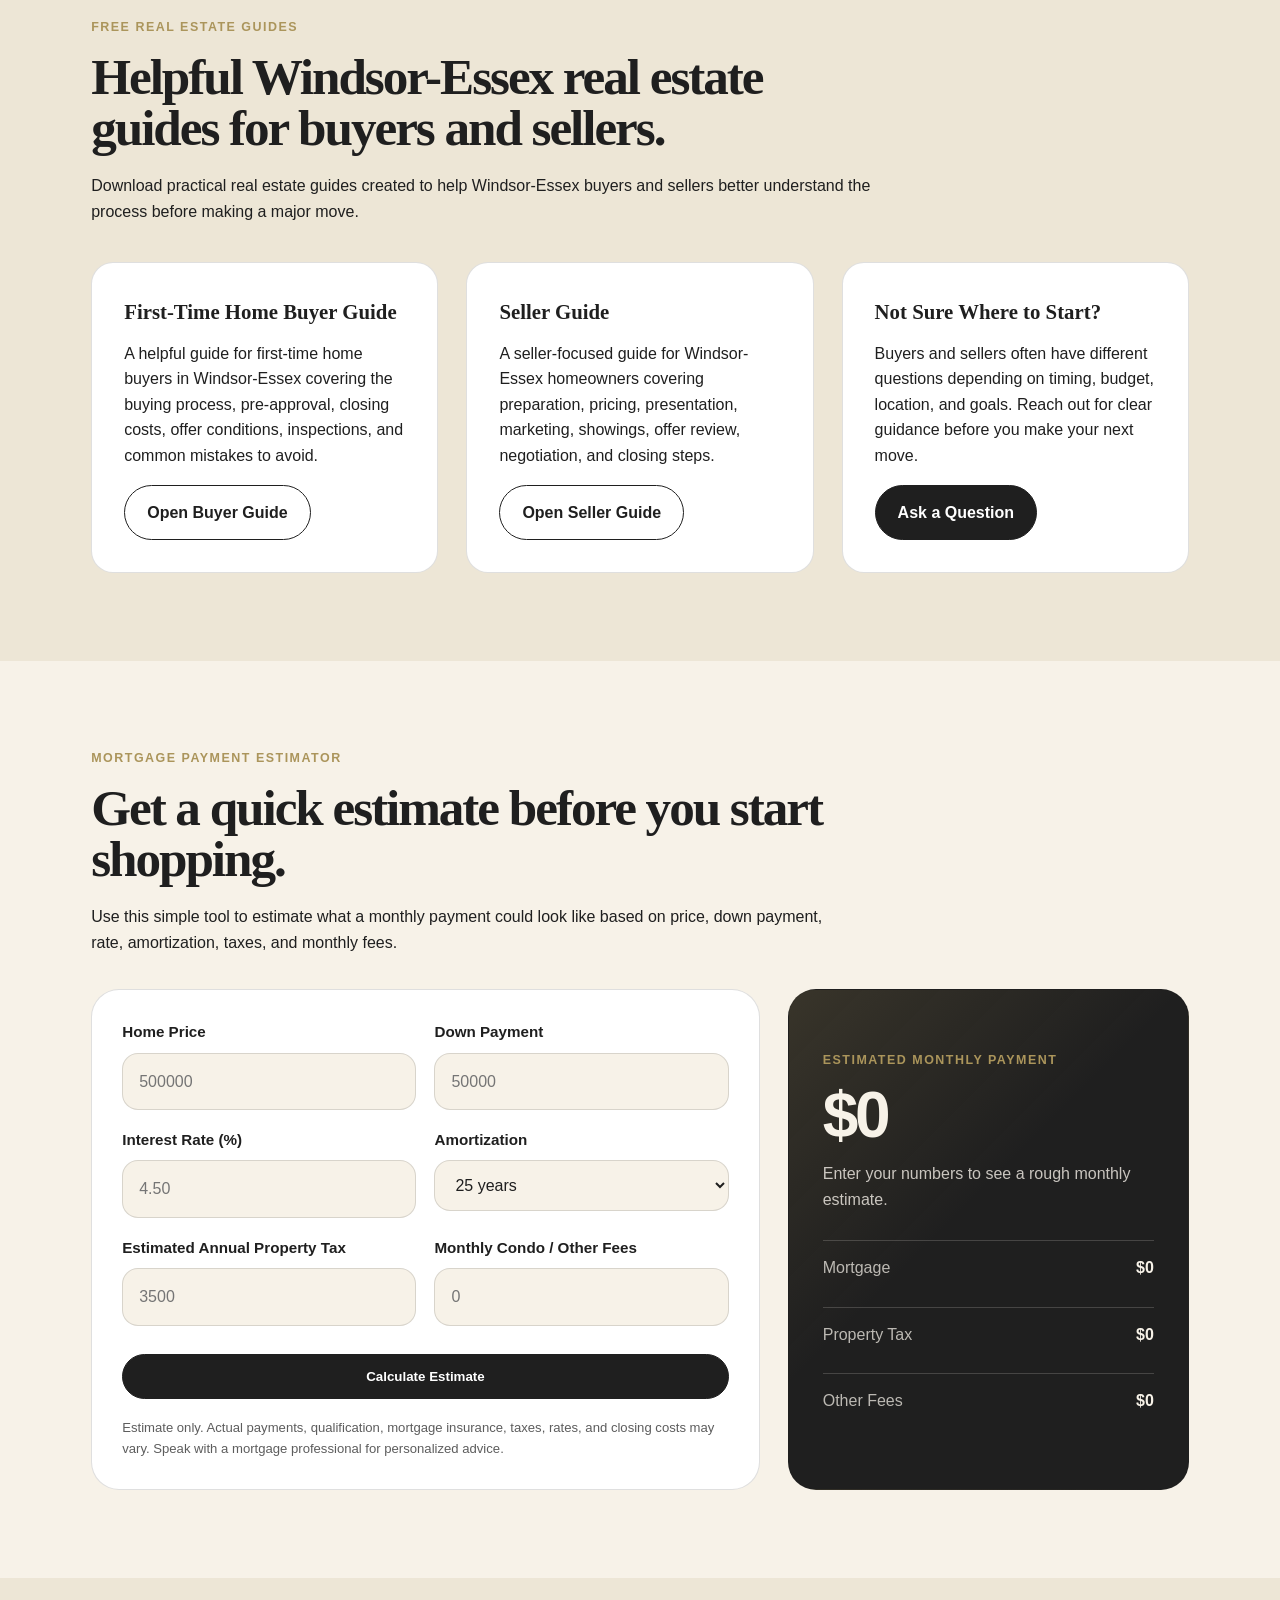
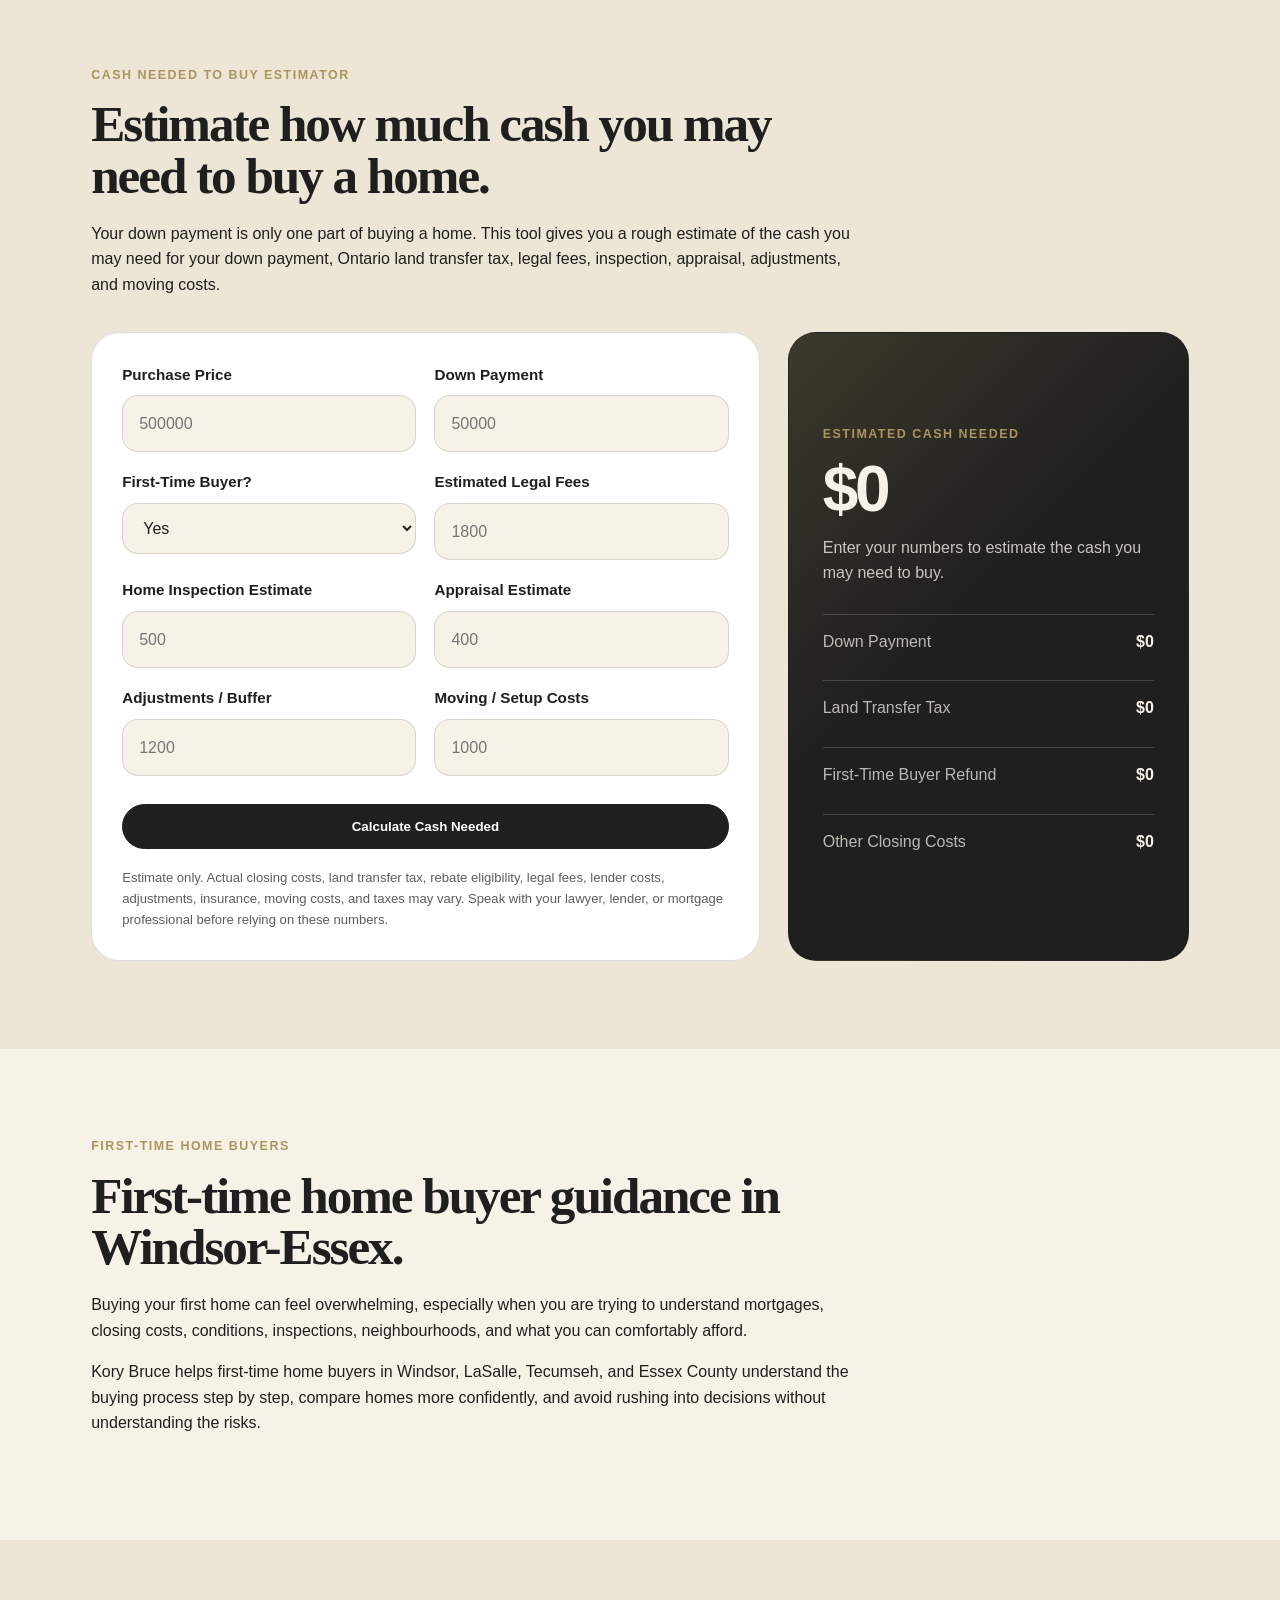
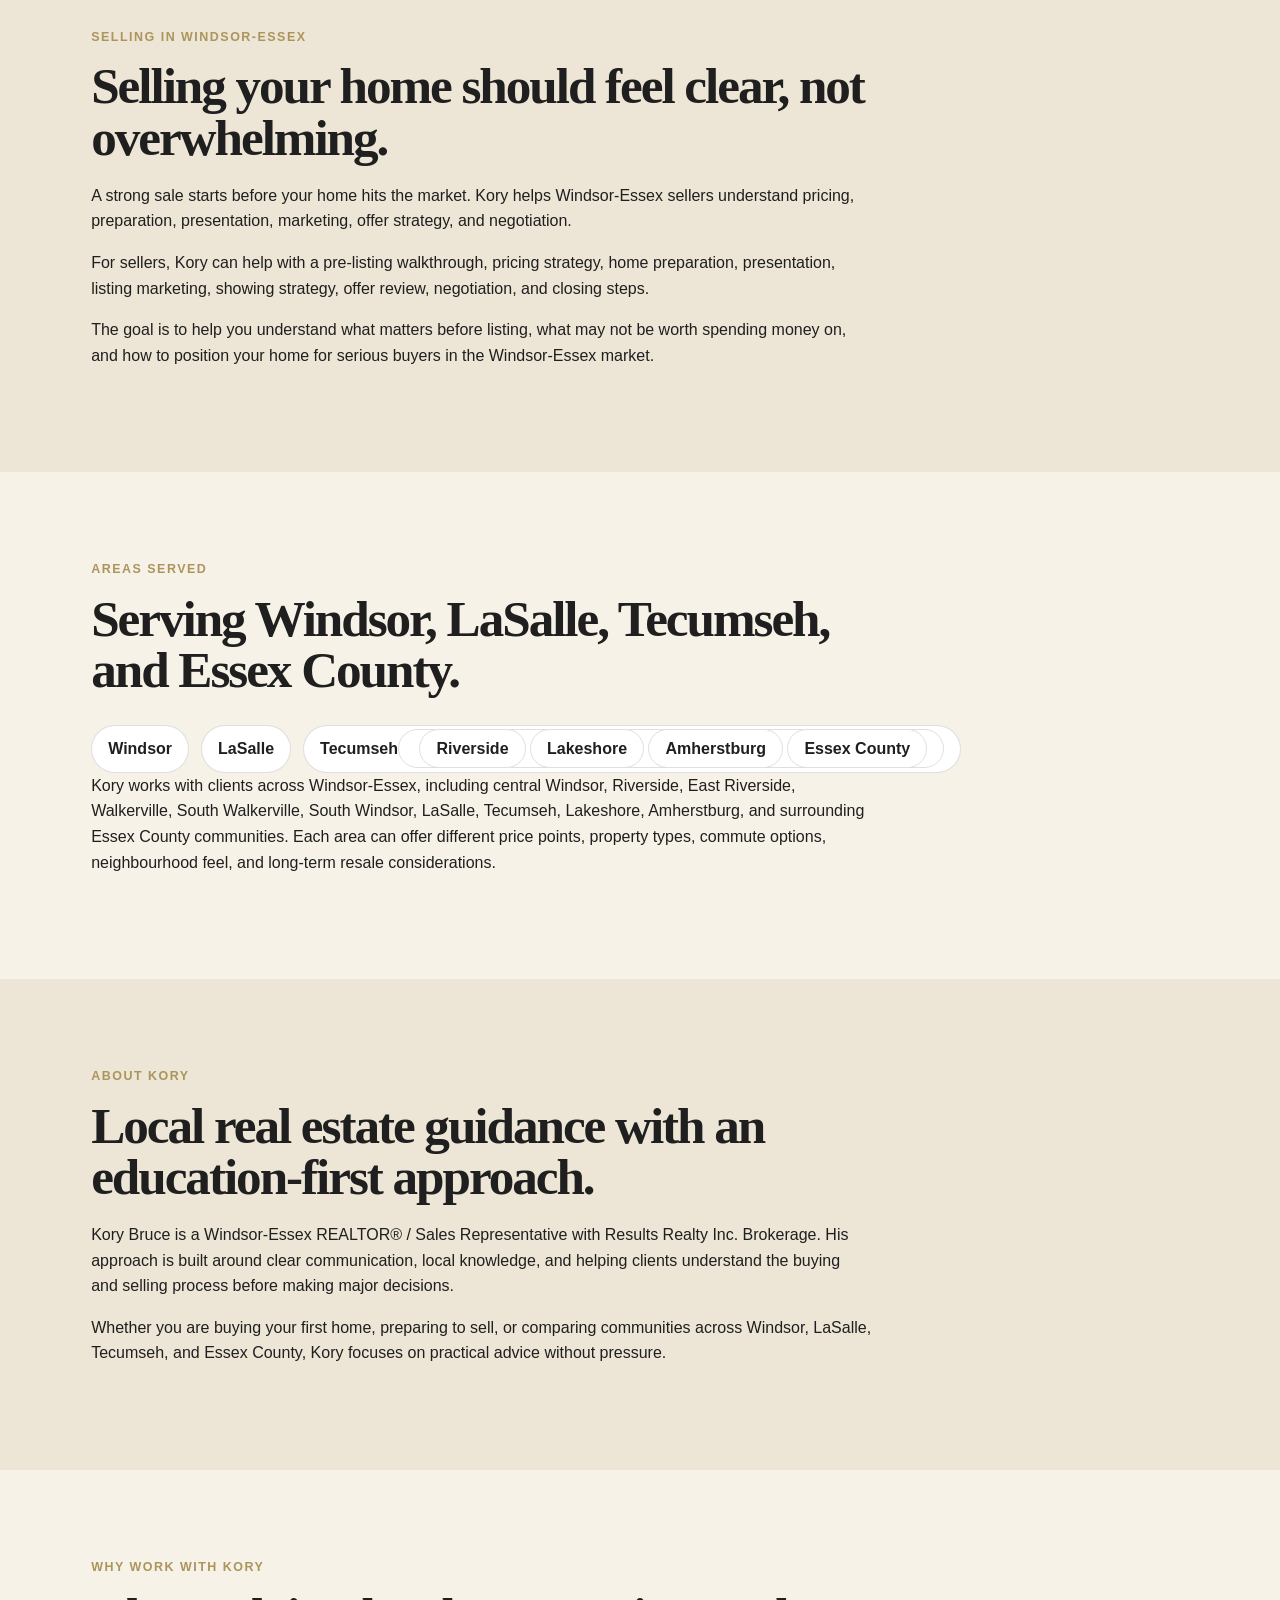
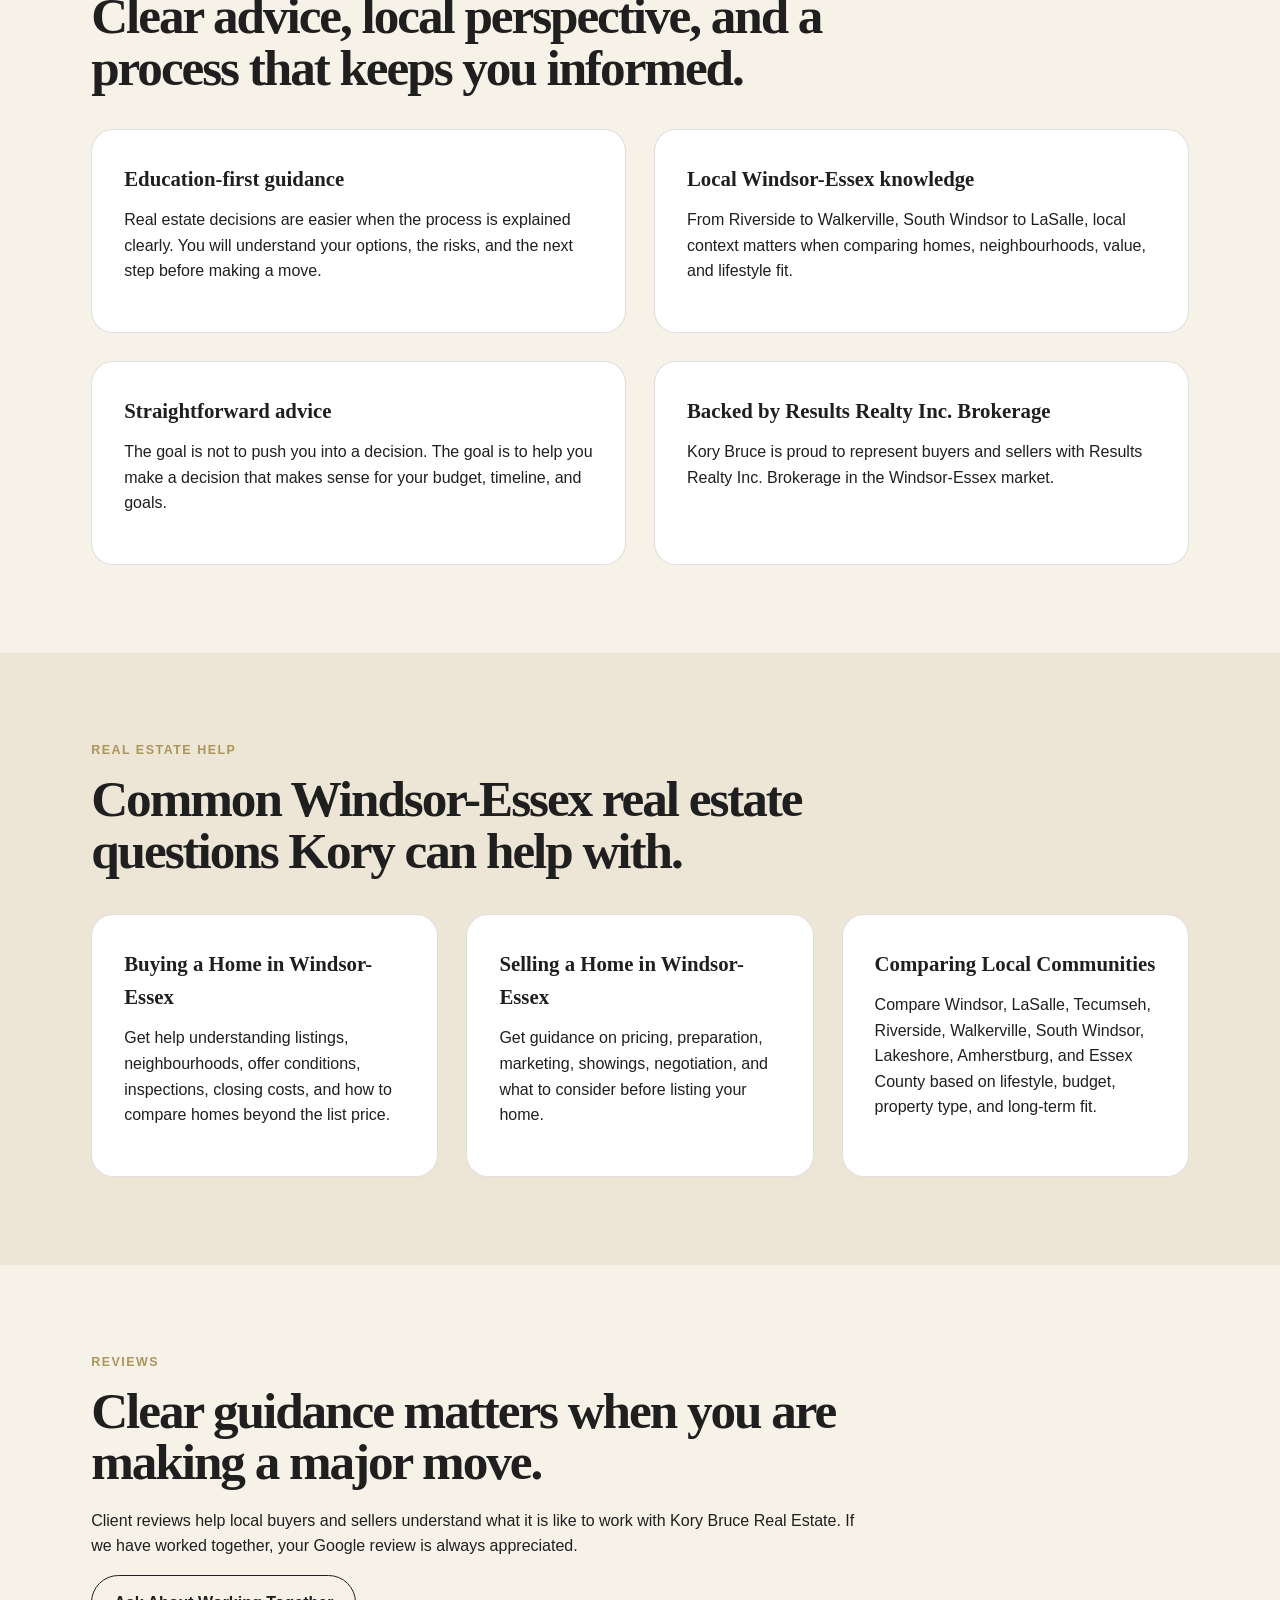
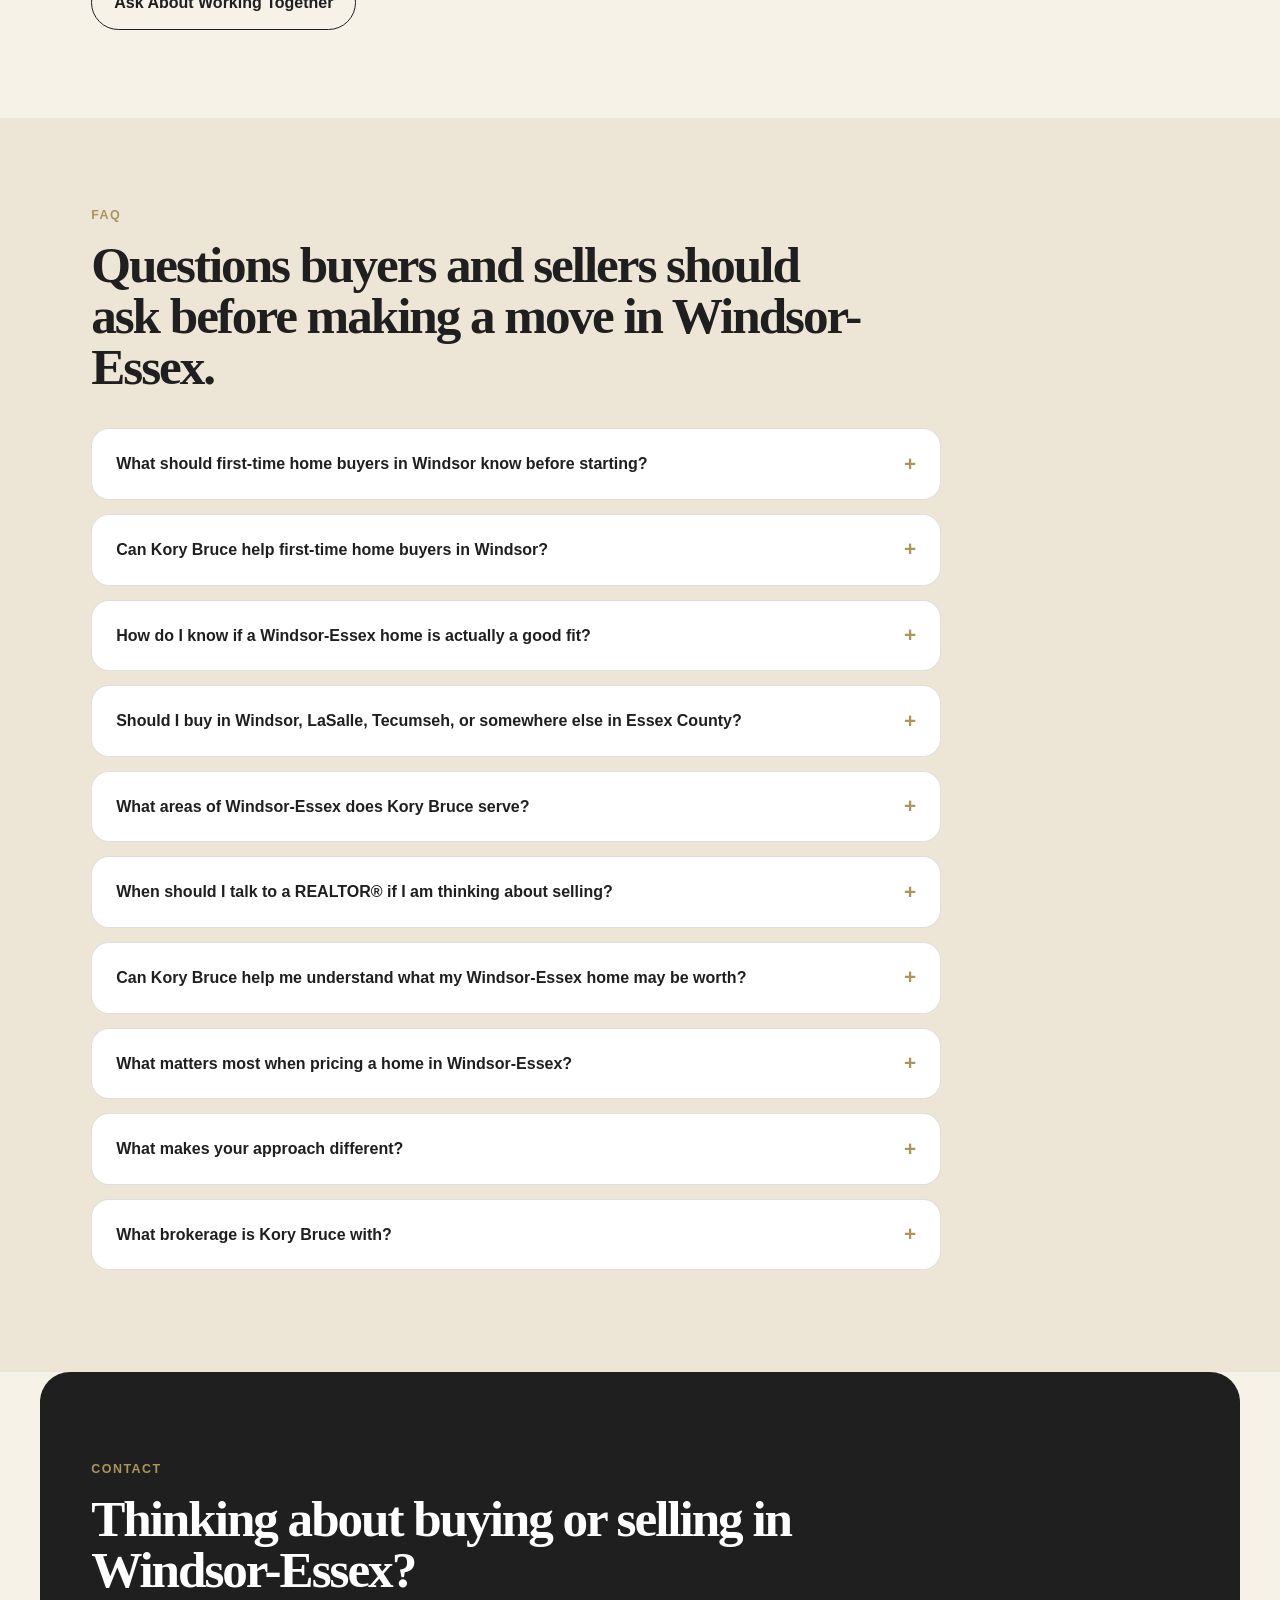
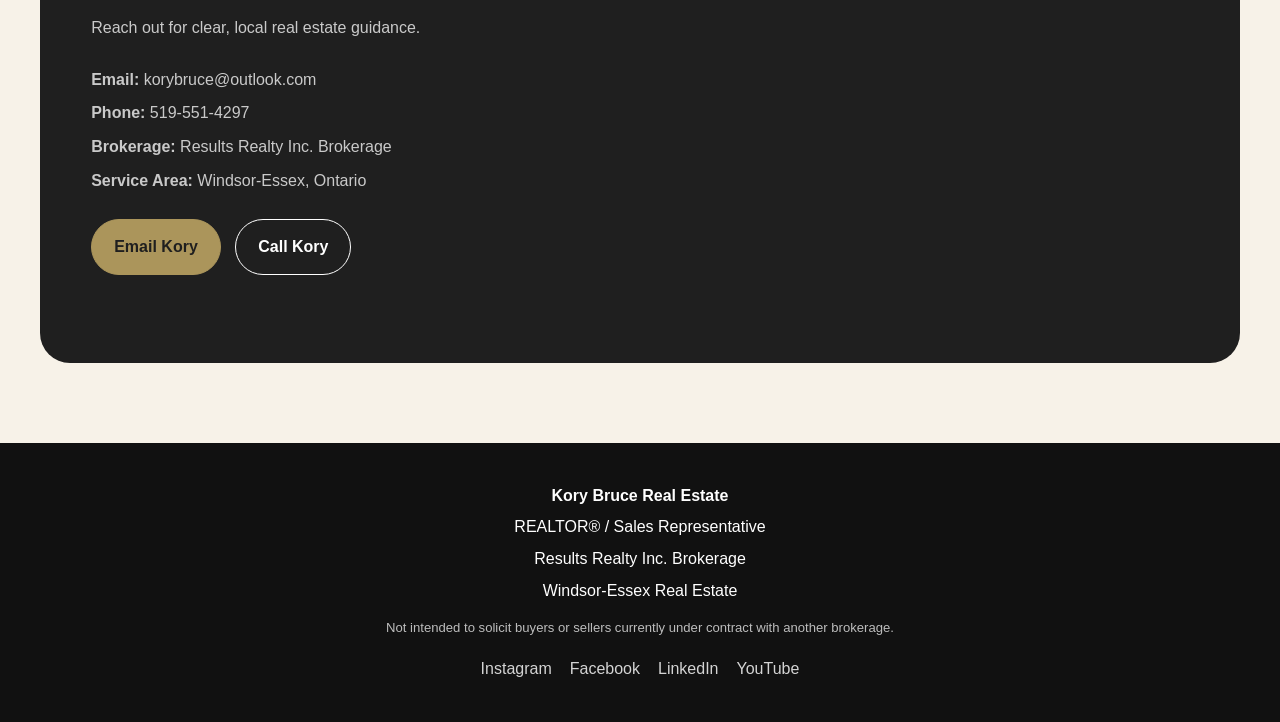
==== commit 286823f0: "Update index.html" ====
--- a/index.html
+++ b/index.html
@@ -415,12 +415,8 @@
             <div class="area-list">
                 <span>Windsor</span>
                 <span>LaSalle</span>
-                <a href="areas/tecumseh.html">Tecumseh</a>
+                <span>Tecumseh<span>
                 <span>Riverside</span>
-                <span>East Riverside</span>
-                <span>Walkerville</span>
-                <span>South Walkerville</span>
-                <span>South Windsor</span>
                 <span>Lakeshore</span>
                 <span>Amherstburg</span>
                 <span>Essex County</span>
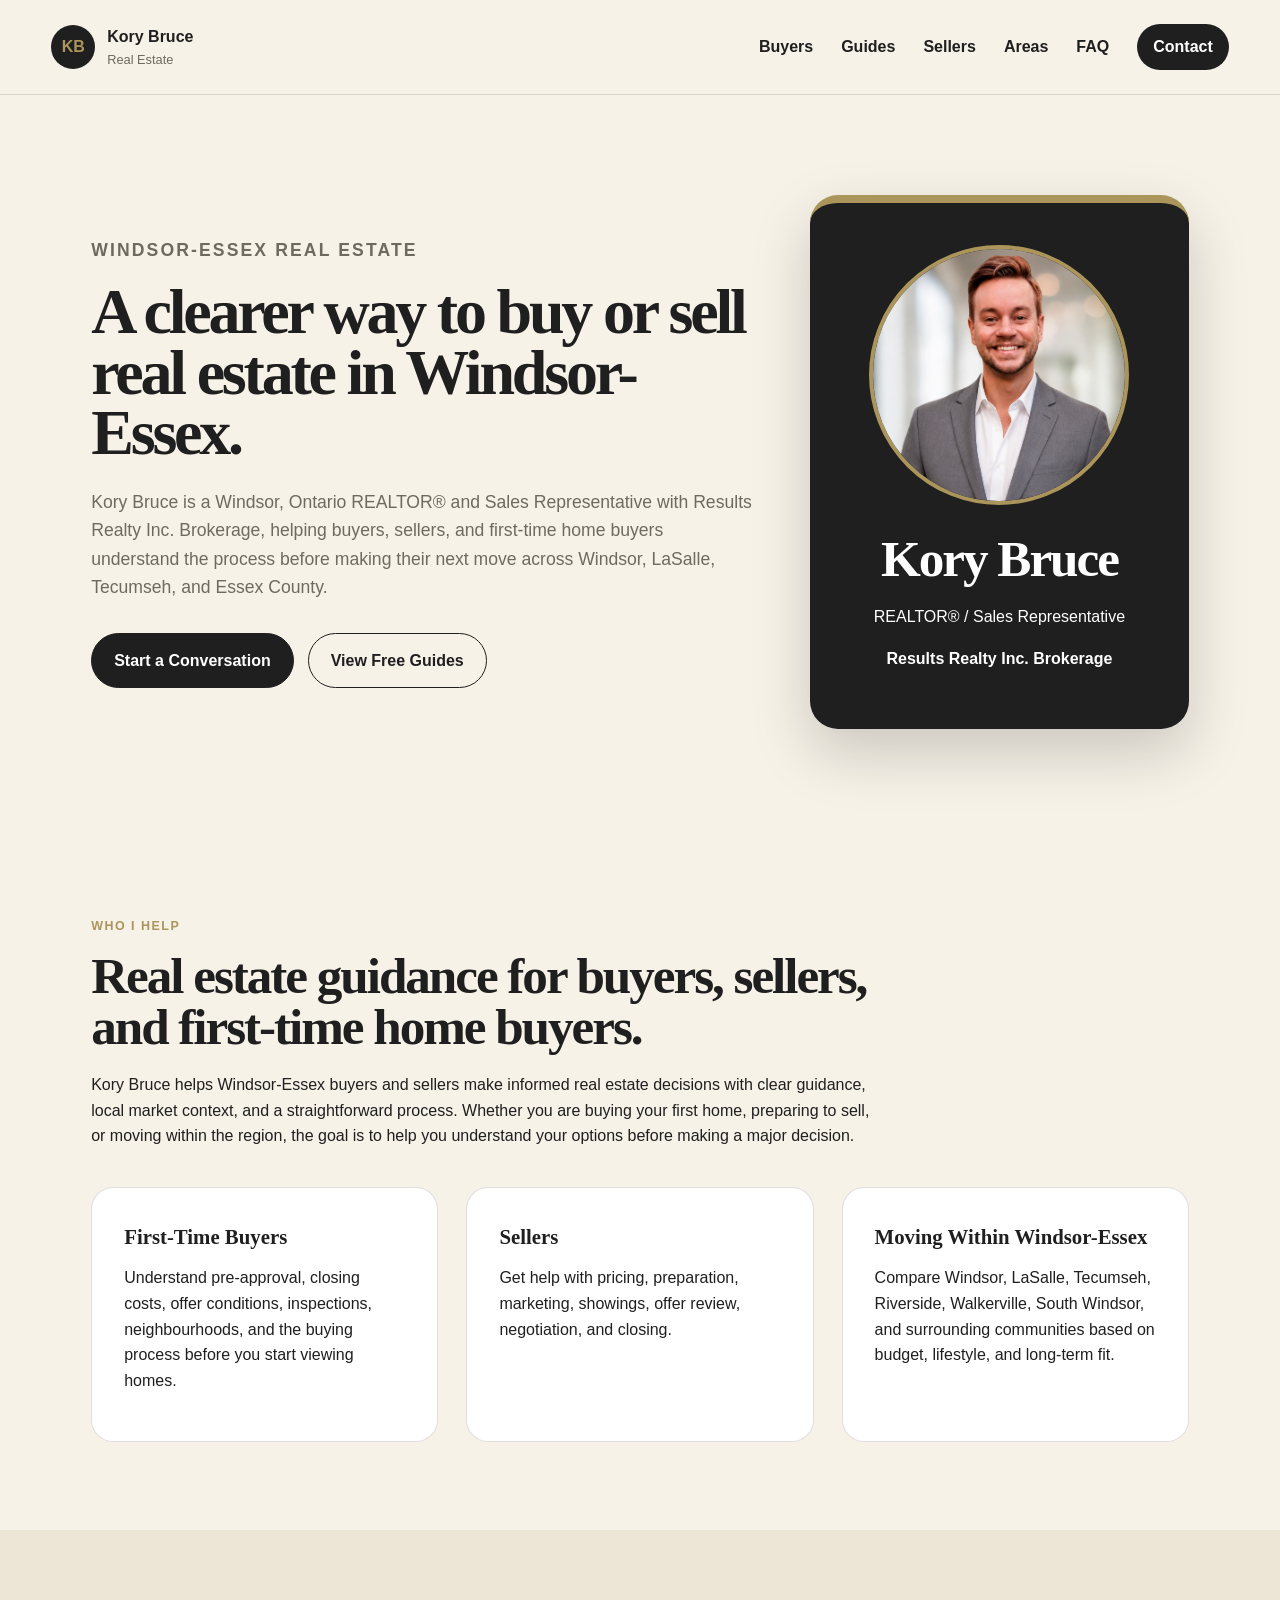
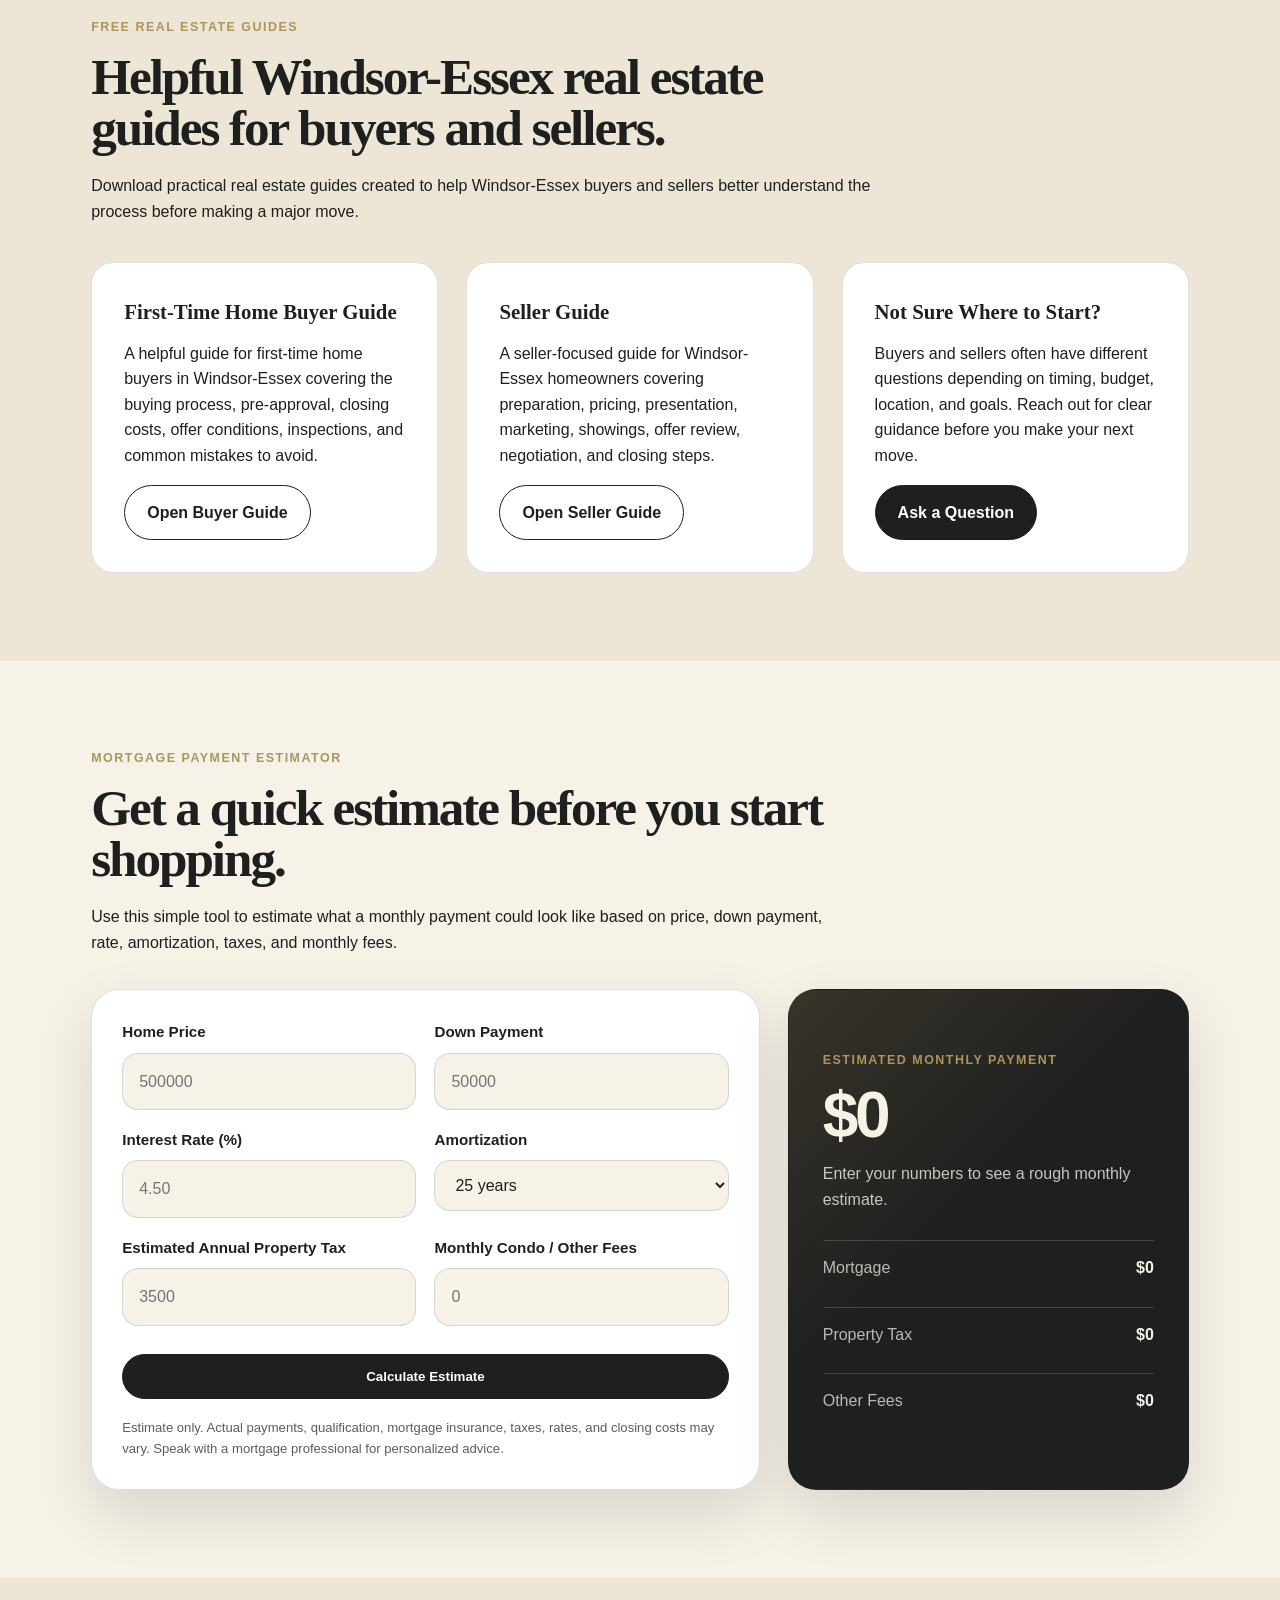
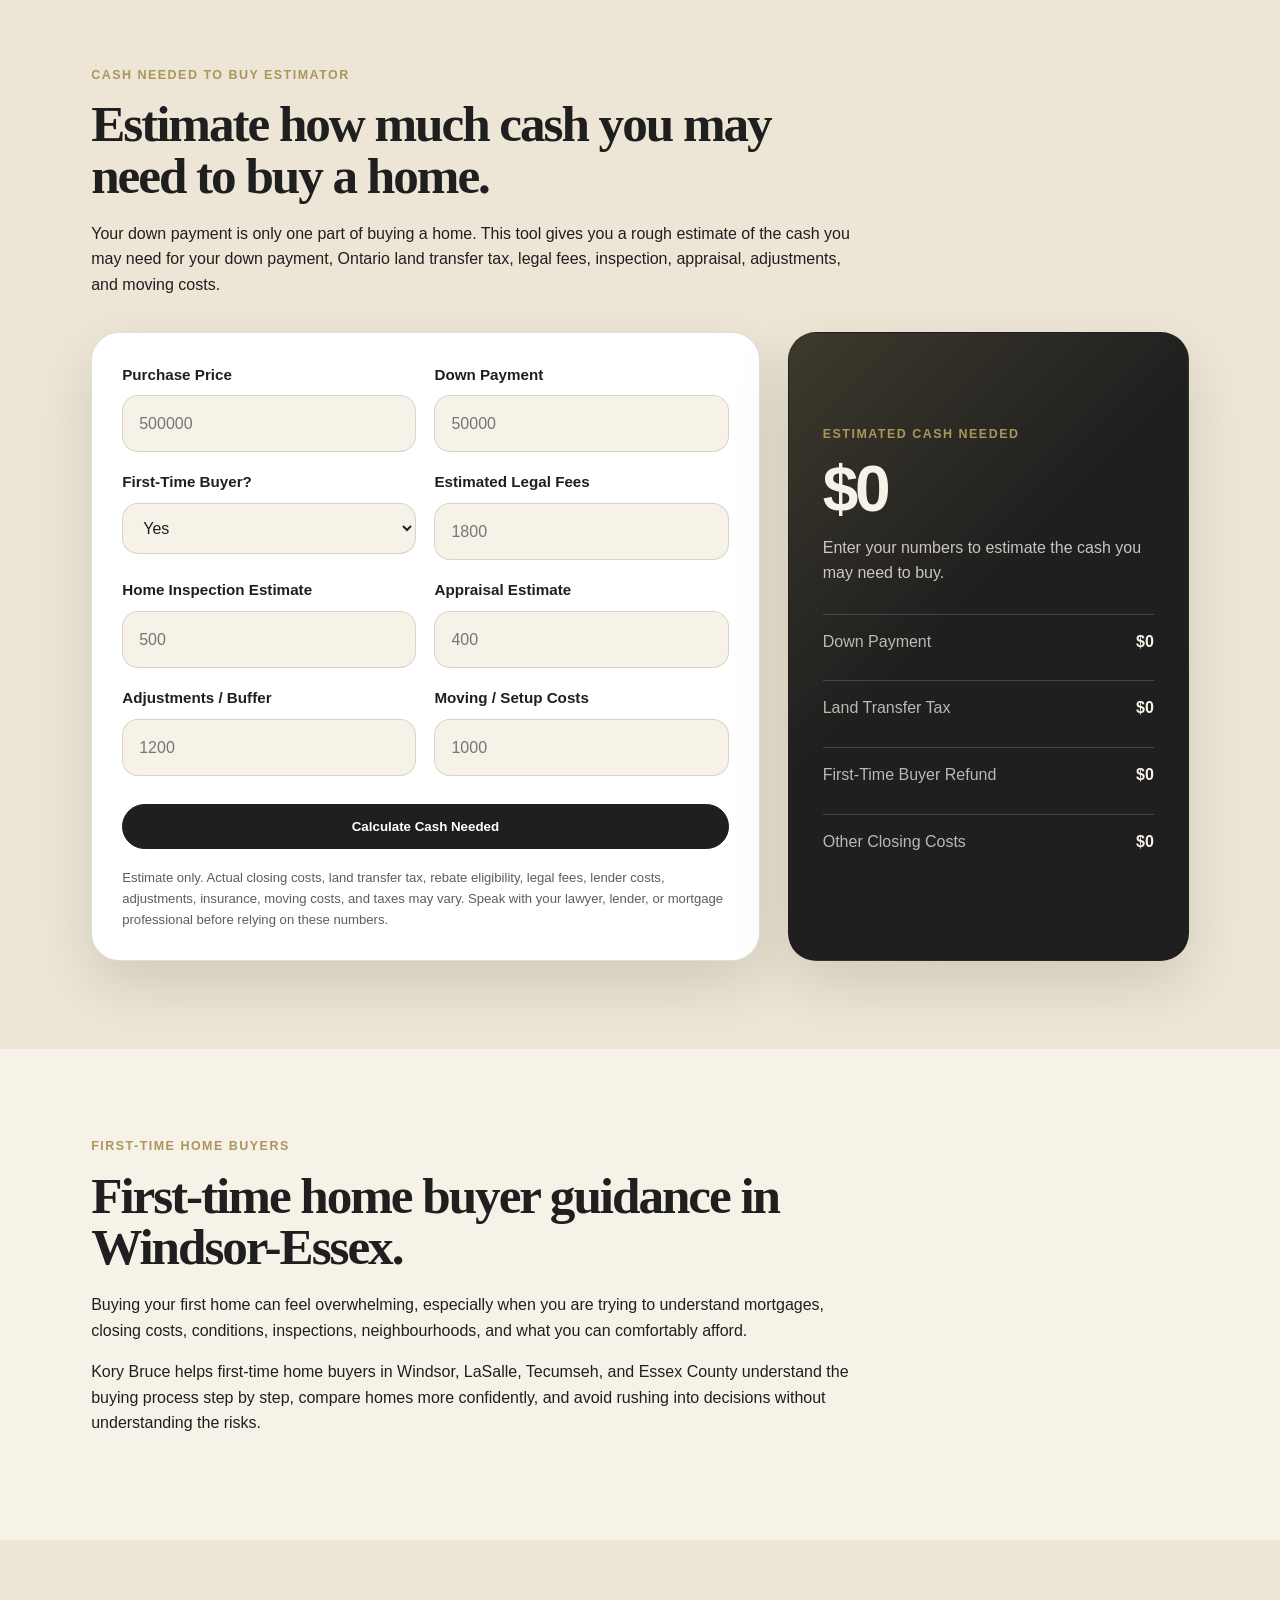
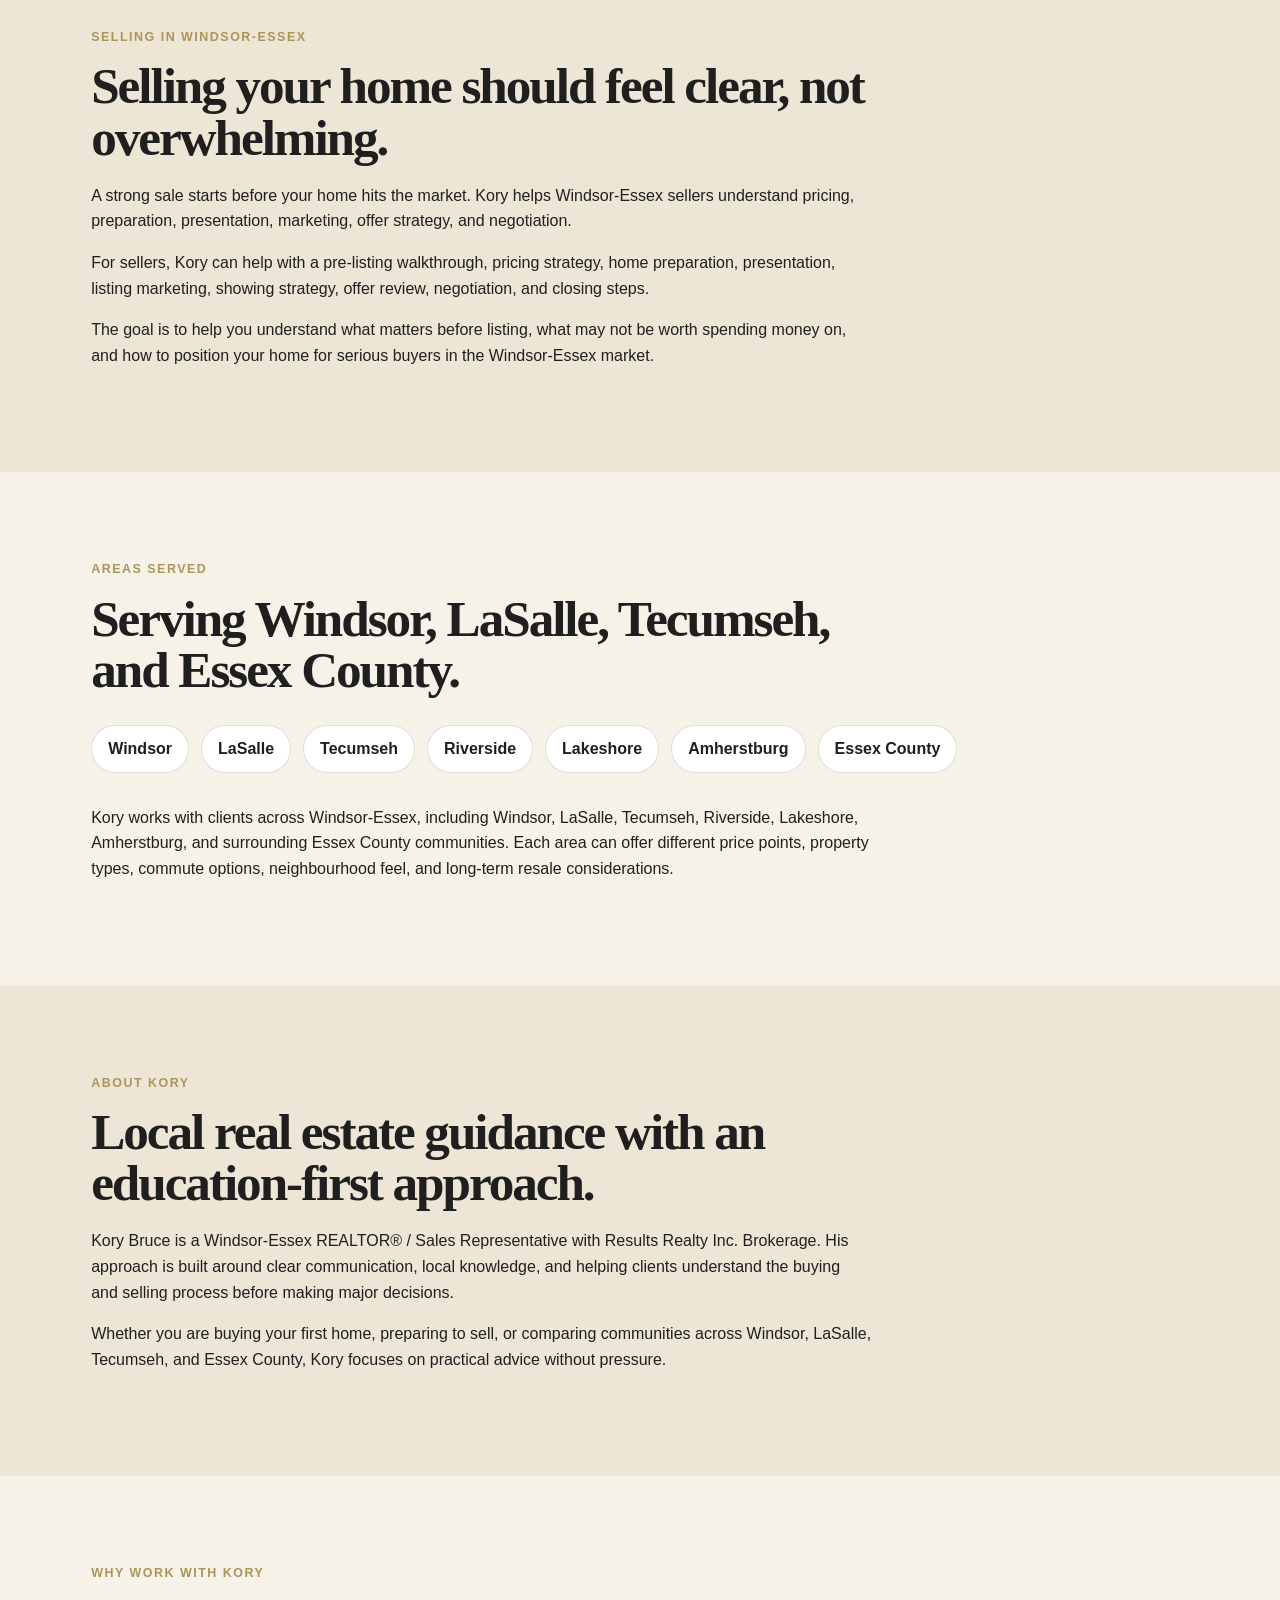
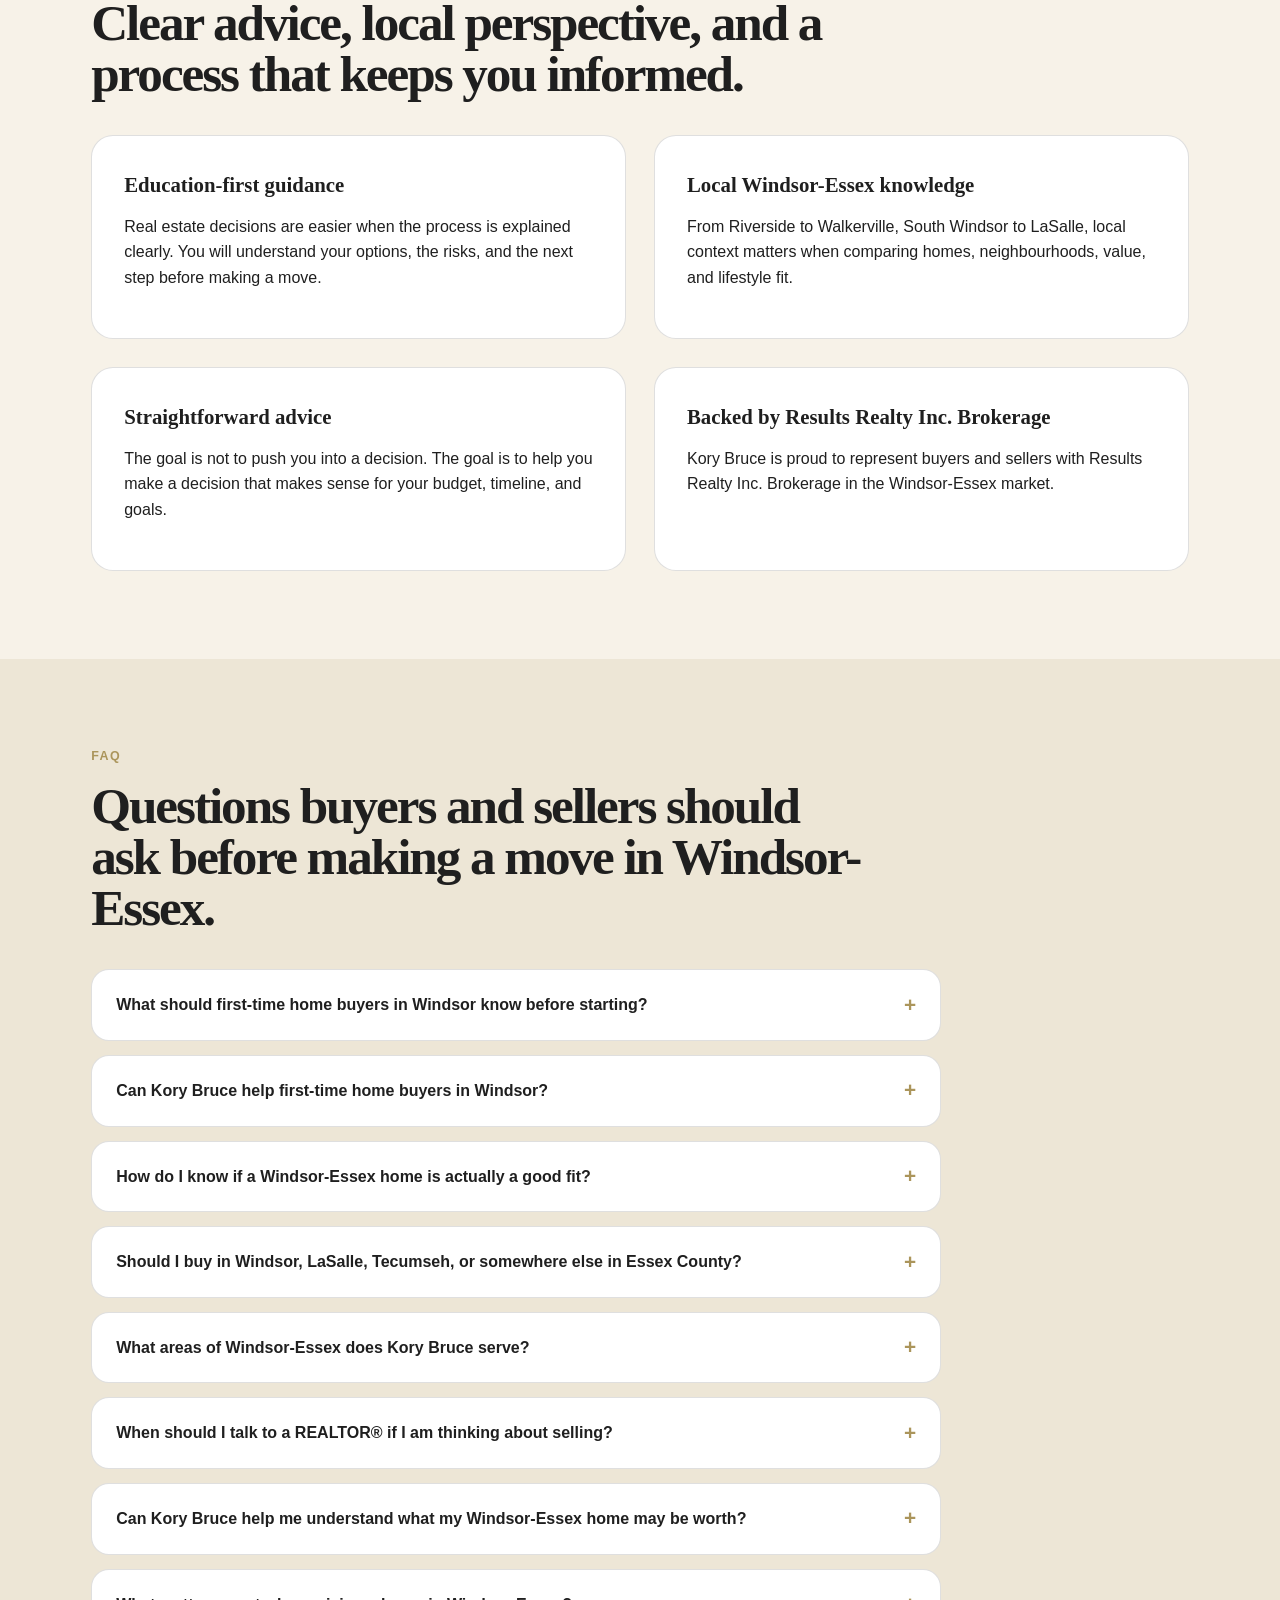
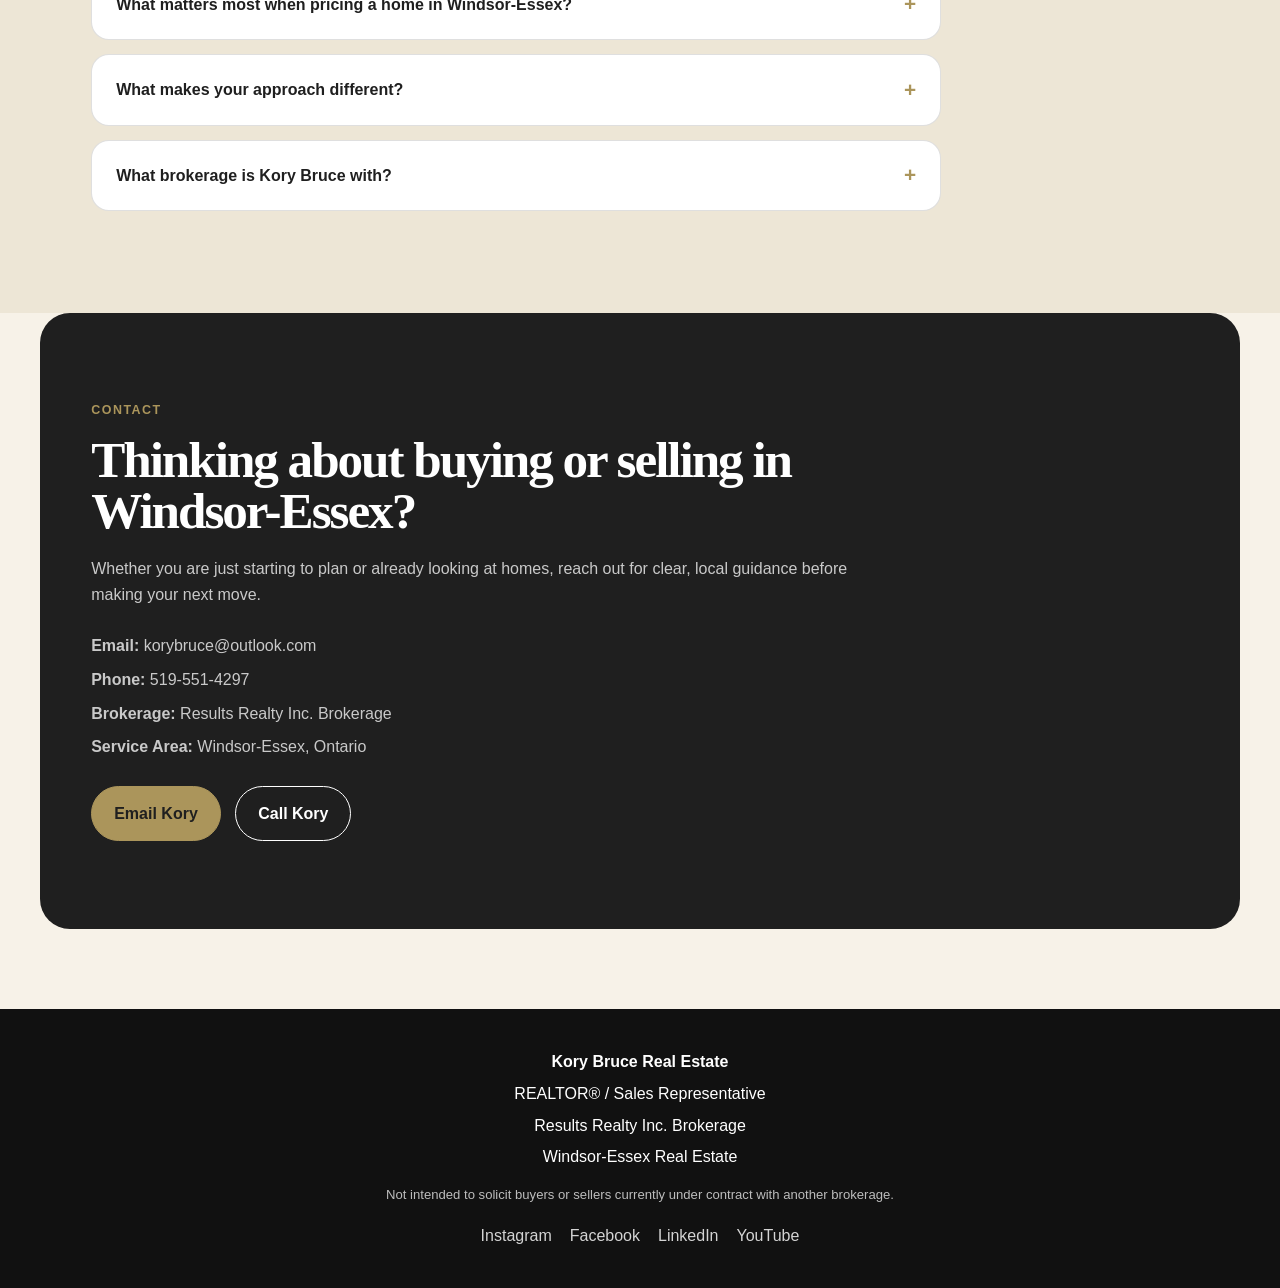
==== commit 884526aa: "Updates 2" ====
--- a/index.html
+++ b/index.html
@@ -36,10 +36,6 @@
         "LaSalle, Ontario",
         "Tecumseh, Ontario",
         "Riverside, Windsor",
-        "East Riverside, Windsor",
-        "Walkerville, Windsor",
-        "South Walkerville, Windsor",
-        "South Windsor, Windsor",
         "Lakeshore, Ontario",
         "Amherstburg, Ontario",
         "Essex County, Ontario"
@@ -415,7 +411,7 @@
             <div class="area-list">
                 <span>Windsor</span>
                 <span>LaSalle</span>
-                <span>Tecumseh<span>
+                <span>Tecumseh</span>
                 <span>Riverside</span>
                 <span>Lakeshore</span>
                 <span>Amherstburg</span>
@@ -423,12 +419,13 @@
             </div>
 
             <p>
-                Kory works with clients across Windsor-Essex, including central Windsor, Riverside, East Riverside,
-                Walkerville, South Walkerville, South Windsor, LaSalle, Tecumseh, Lakeshore, Amherstburg, and
-                surrounding
-                Essex County communities. Each area can offer different price points, property types, commute options,
-                neighbourhood feel, and long-term resale considerations.
-            </p>
+                Kory works with clients across Windsor-Essex, including Windsor, LaSalle, Tecumseh,
+                Riverside, Lakeshore, Amherstburg, and surrounding Essex County communities. Each area
+                can offer different price points, property types, commute options, neighbourhood feel,
+                and long-term resale considerations.
+            </p>
+
+
         </section>
 
         <section id="about" class="section muted">
@@ -483,48 +480,6 @@
                 </article>
             </div>
         </section>
-
-        <section id="common-searches" class="section muted">
-            <p class="eyebrow">Real Estate Help</p>
-            <h2>Common Windsor-Essex real estate questions Kory can help with.</h2>
-
-            <div class="cards">
-                <article>
-                    <h3>Buying a Home in Windsor-Essex</h3>
-                    <p>
-                        Get help understanding listings, neighbourhoods, offer conditions, inspections, closing costs,
-                        and how to compare homes beyond the list price.
-                    </p>
-                </article>
-
-                <article>
-                    <h3>Selling a Home in Windsor-Essex</h3>
-                    <p>
-                        Get guidance on pricing, preparation, marketing, showings, negotiation, and what to consider
-                        before listing your home.
-                    </p>
-                </article>
-
-                <article>
-                    <h3>Comparing Local Communities</h3>
-                    <p>
-                        Compare Windsor, LaSalle, Tecumseh, Riverside, Walkerville, South Windsor, Lakeshore,
-                        Amherstburg, and Essex County based on lifestyle, budget, property type, and long-term fit.
-                    </p>
-                </article>
-            </div>
-        </section>
-
-        <section id="reviews" class="section">
-            <p class="eyebrow">Reviews</p>
-            <h2>Clear guidance matters when you are making a major move.</h2>
-            <p>
-                Client reviews help local buyers and sellers understand what it is like to work with Kory Bruce Real
-                Estate. If we have worked together, your Google review is always appreciated.
-            </p>
-            <a class="button secondary" href="#contact">Ask About Working Together</a>
-        </section>
-
         <section id="faq" class="section muted">
             <p class="eyebrow">FAQ</p>
             <h2>Questions buyers and sellers should ask before making a move in Windsor-Essex.</h2>
@@ -596,8 +551,7 @@
                     <div class="faq-answer">
                         <p>
                             Kory serves buyers and sellers across Windsor-Essex, including Windsor, LaSalle, Tecumseh,
-                            Riverside, East Riverside, Walkerville, South Walkerville, South Windsor, Lakeshore,
-                            Amherstburg, and surrounding Essex County communities.
+                            Riverside, Lakeshore, Amherstburg, and surrounding Essex County communities.
                         </p>
                     </div>
                 </article>
@@ -676,7 +630,10 @@
         <section id="contact" class="section contact">
             <p class="eyebrow">Contact</p>
             <h2>Thinking about buying or selling in Windsor-Essex?</h2>
-            <p>Reach out for clear, local real estate guidance.</p>
+            <p>
+                Whether you are just starting to plan or already looking at homes, reach out for clear,
+                local guidance before making your next move.
+            </p>
 
             <div class="contact-details">
                 <p><strong>Email:</strong> korybruce@outlook.com</p>
--- a/styles.css
+++ b/styles.css
@@ -6,6 +6,7 @@
   --white: #ffffff;
   --muted: #6f6a60;
   --border: rgba(31, 31, 31, 0.14);
+  --shadow: 0 24px 60px rgba(0, 0, 0, 0.12);
 }
 
 * {
@@ -269,6 +270,7 @@
   flex-wrap: wrap;
   gap: 12px;
   margin-top: 30px;
+  margin-bottom: 32px;
 }
 
 .area-list span,
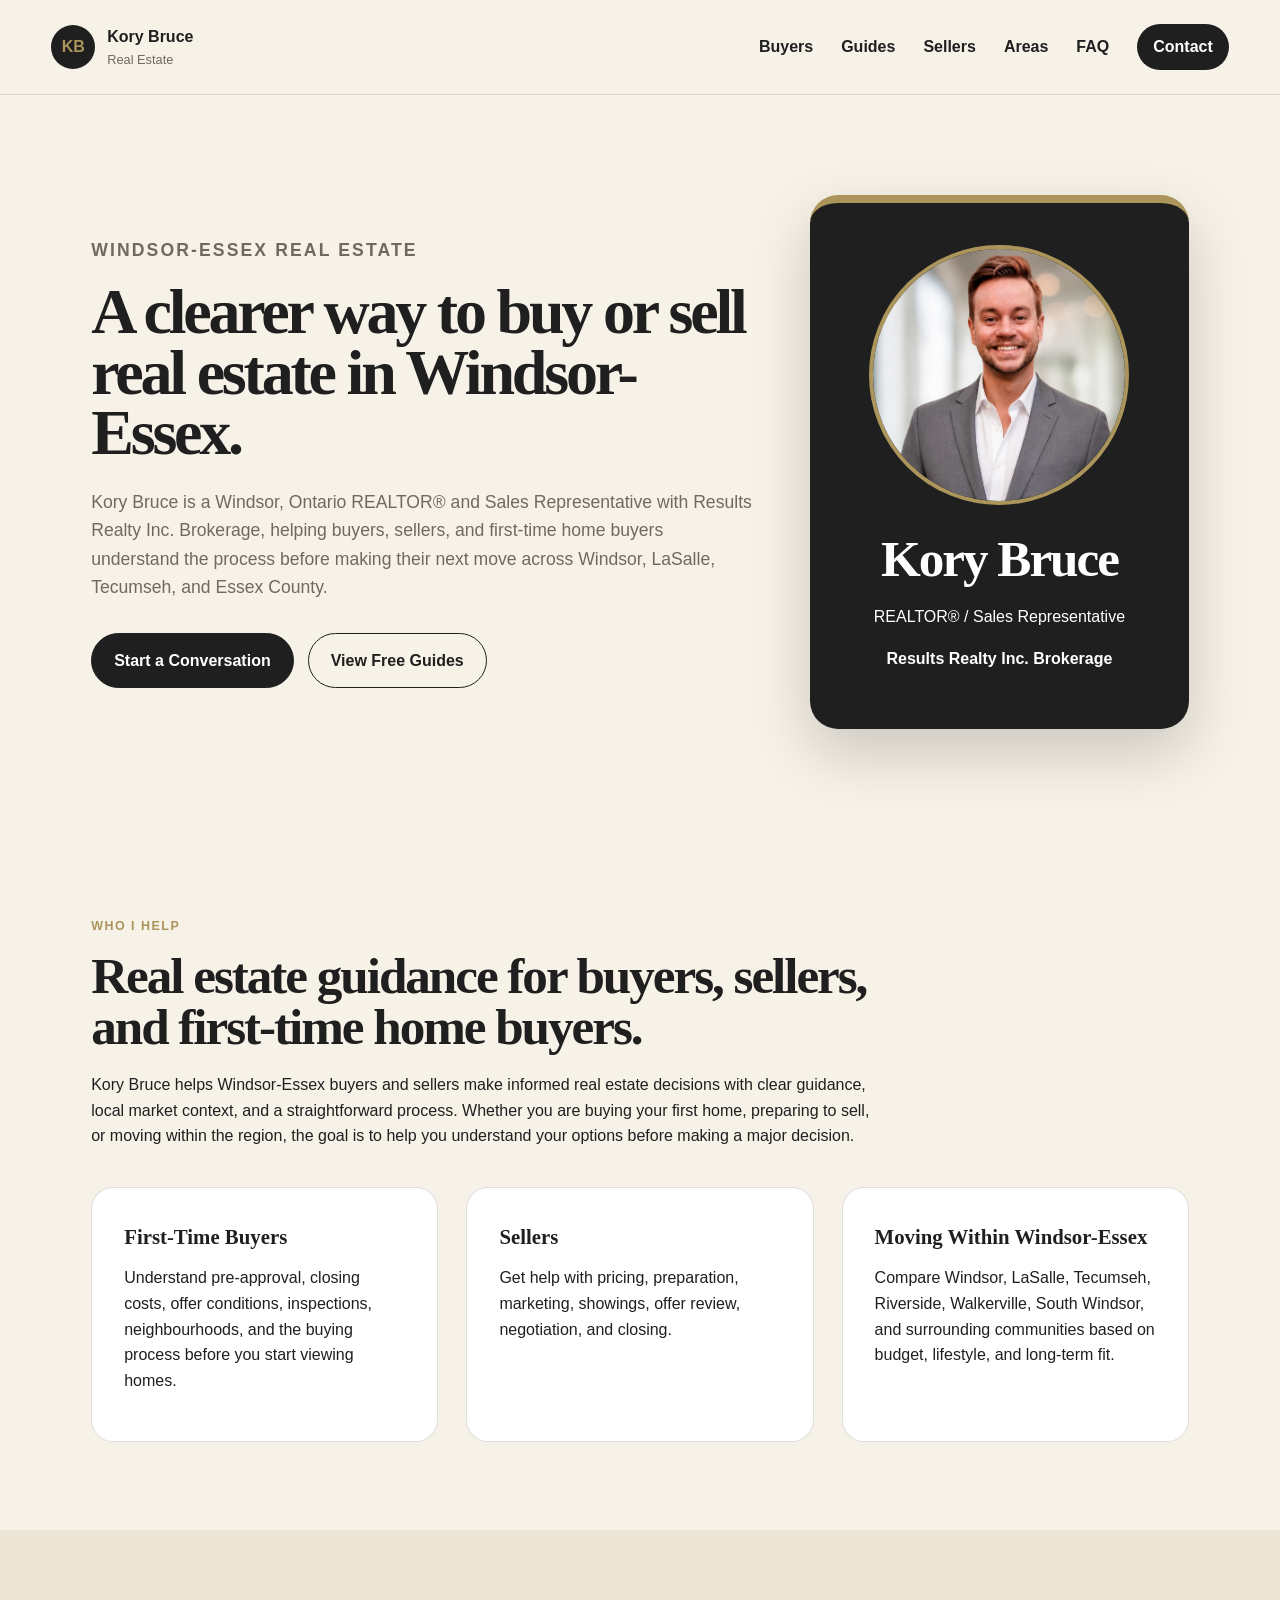
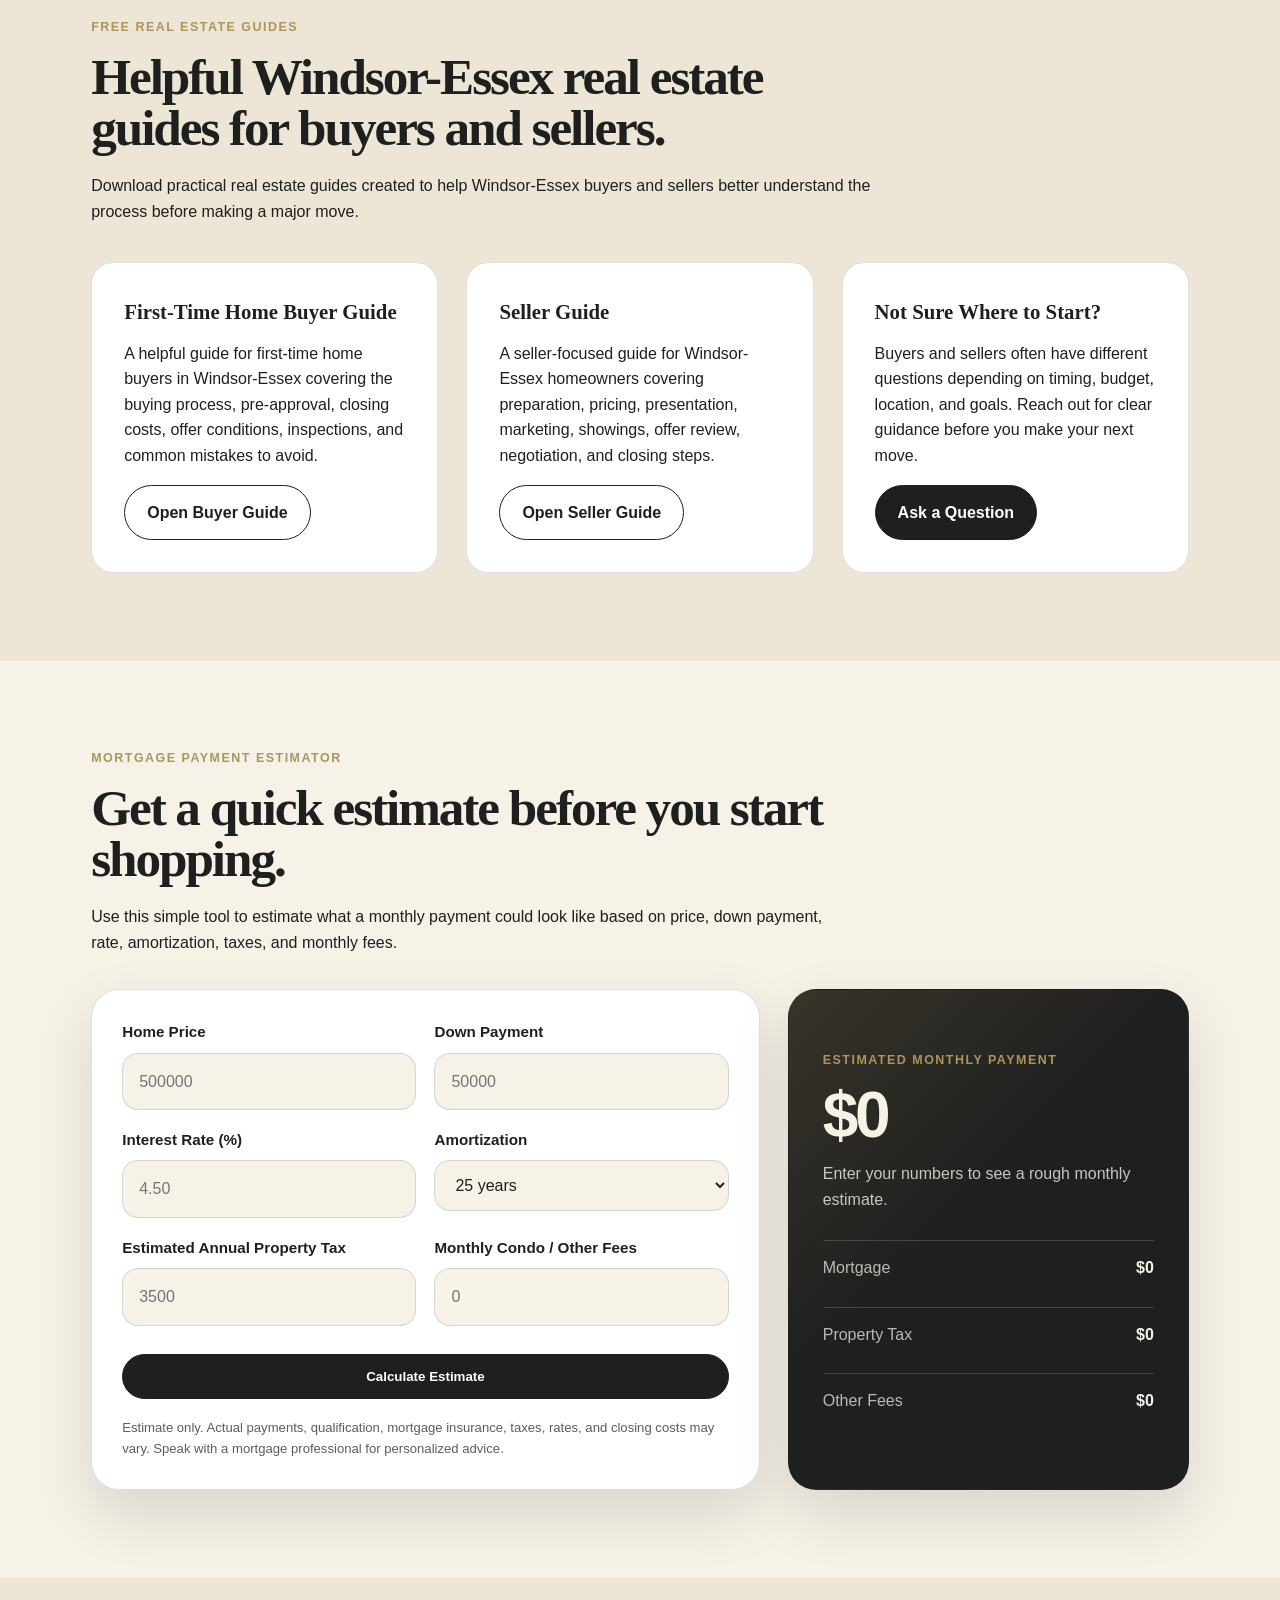
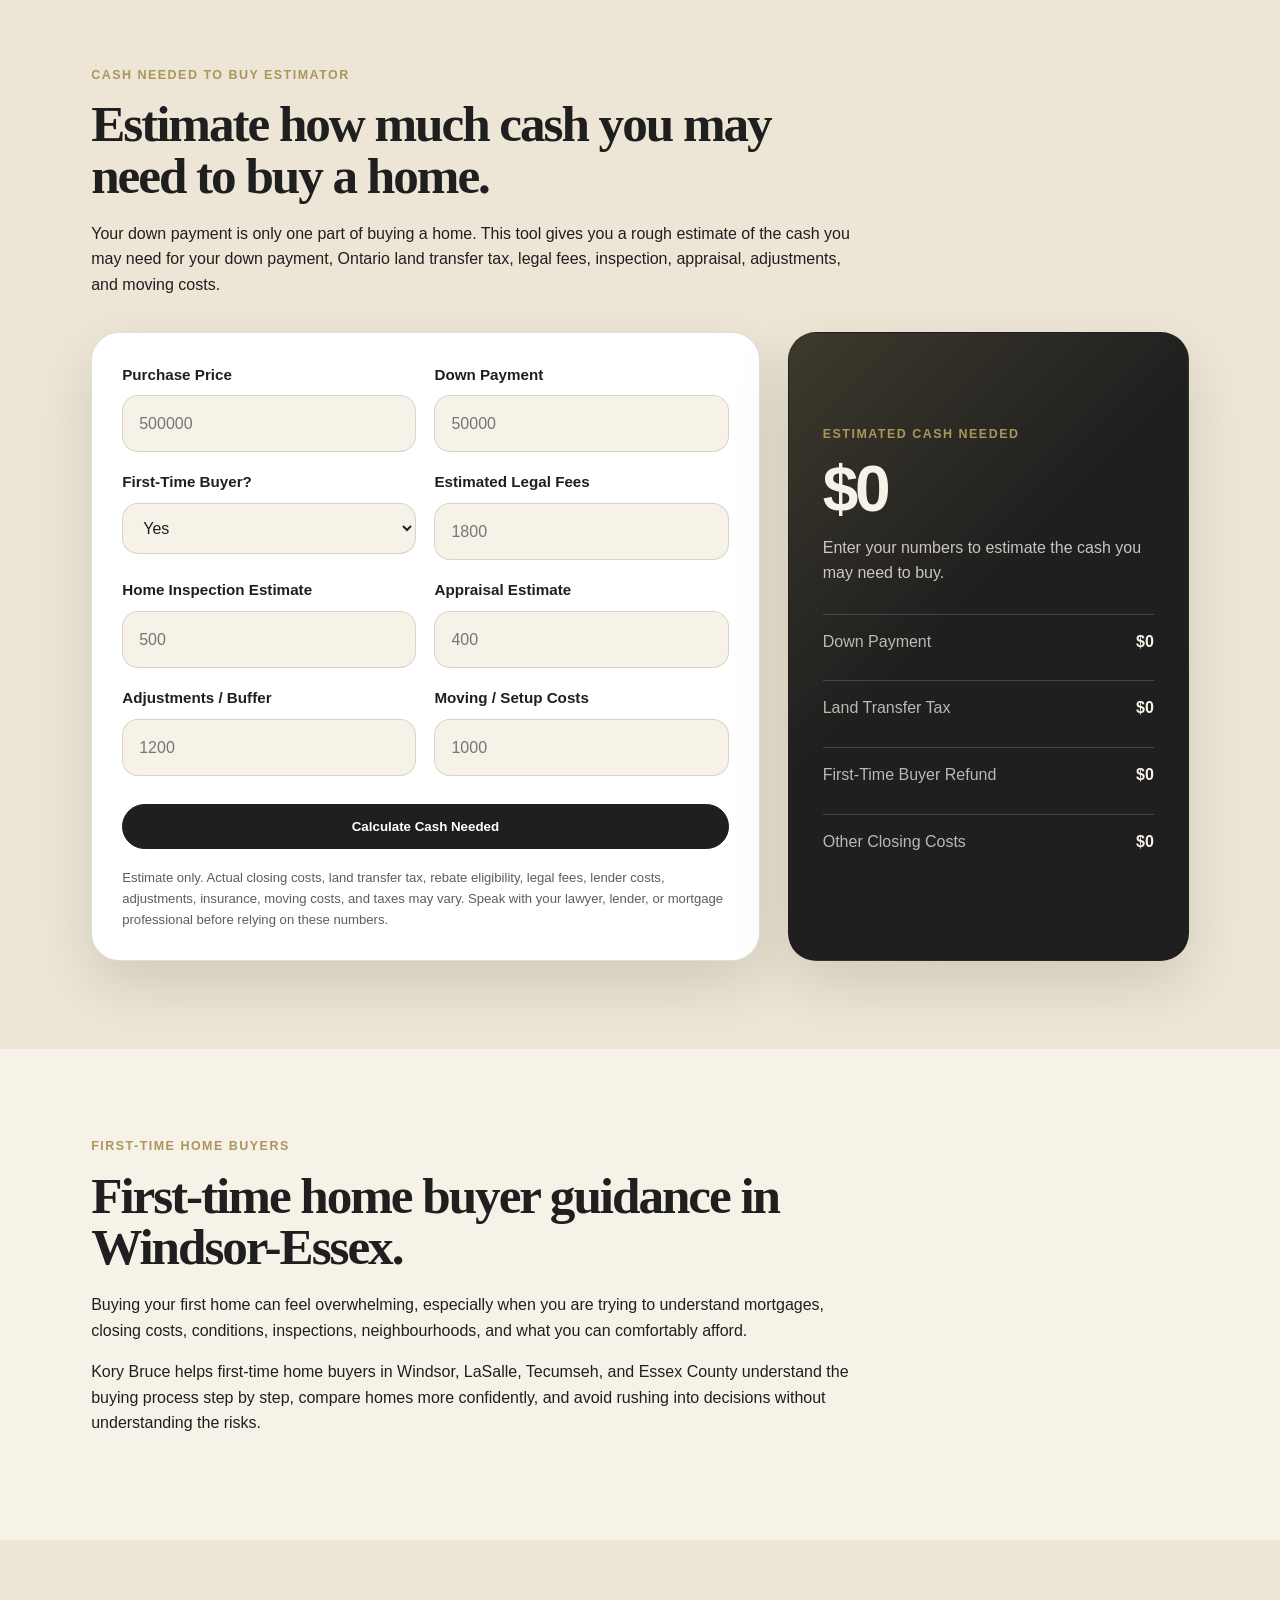
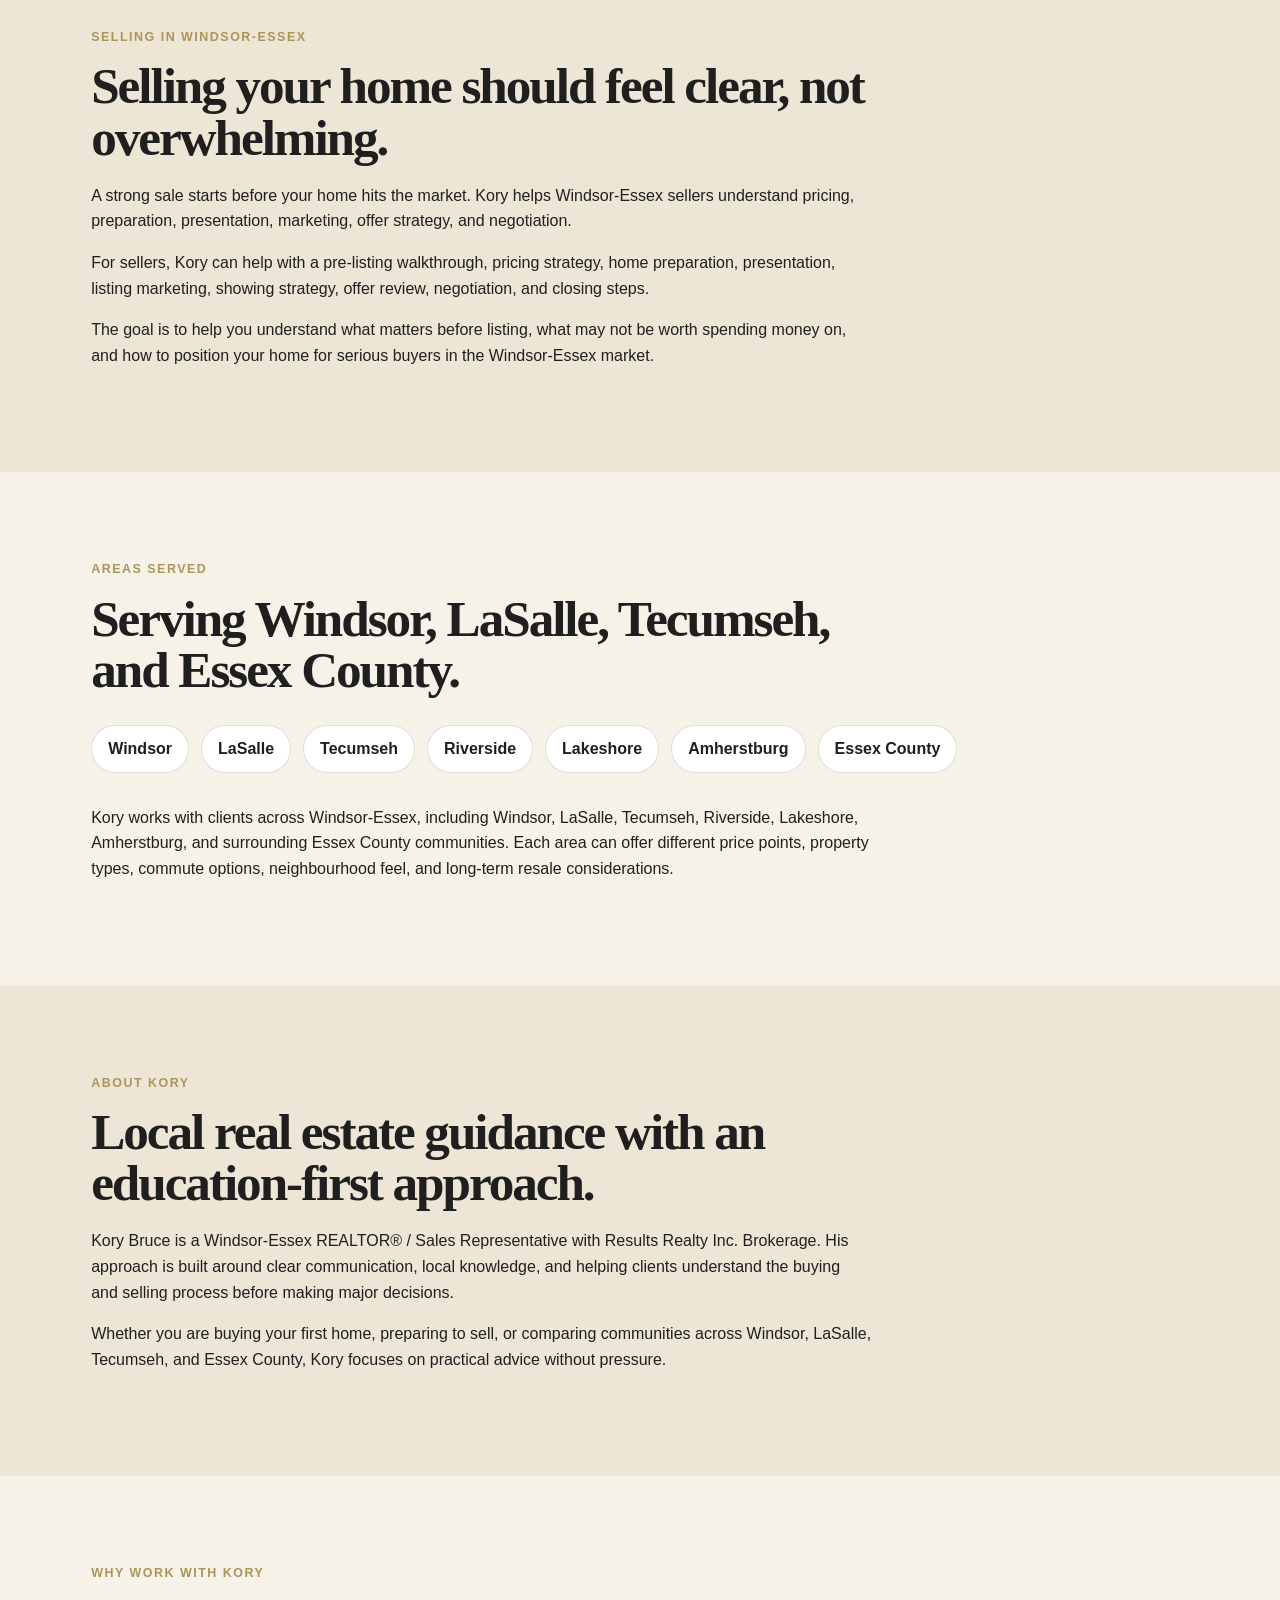
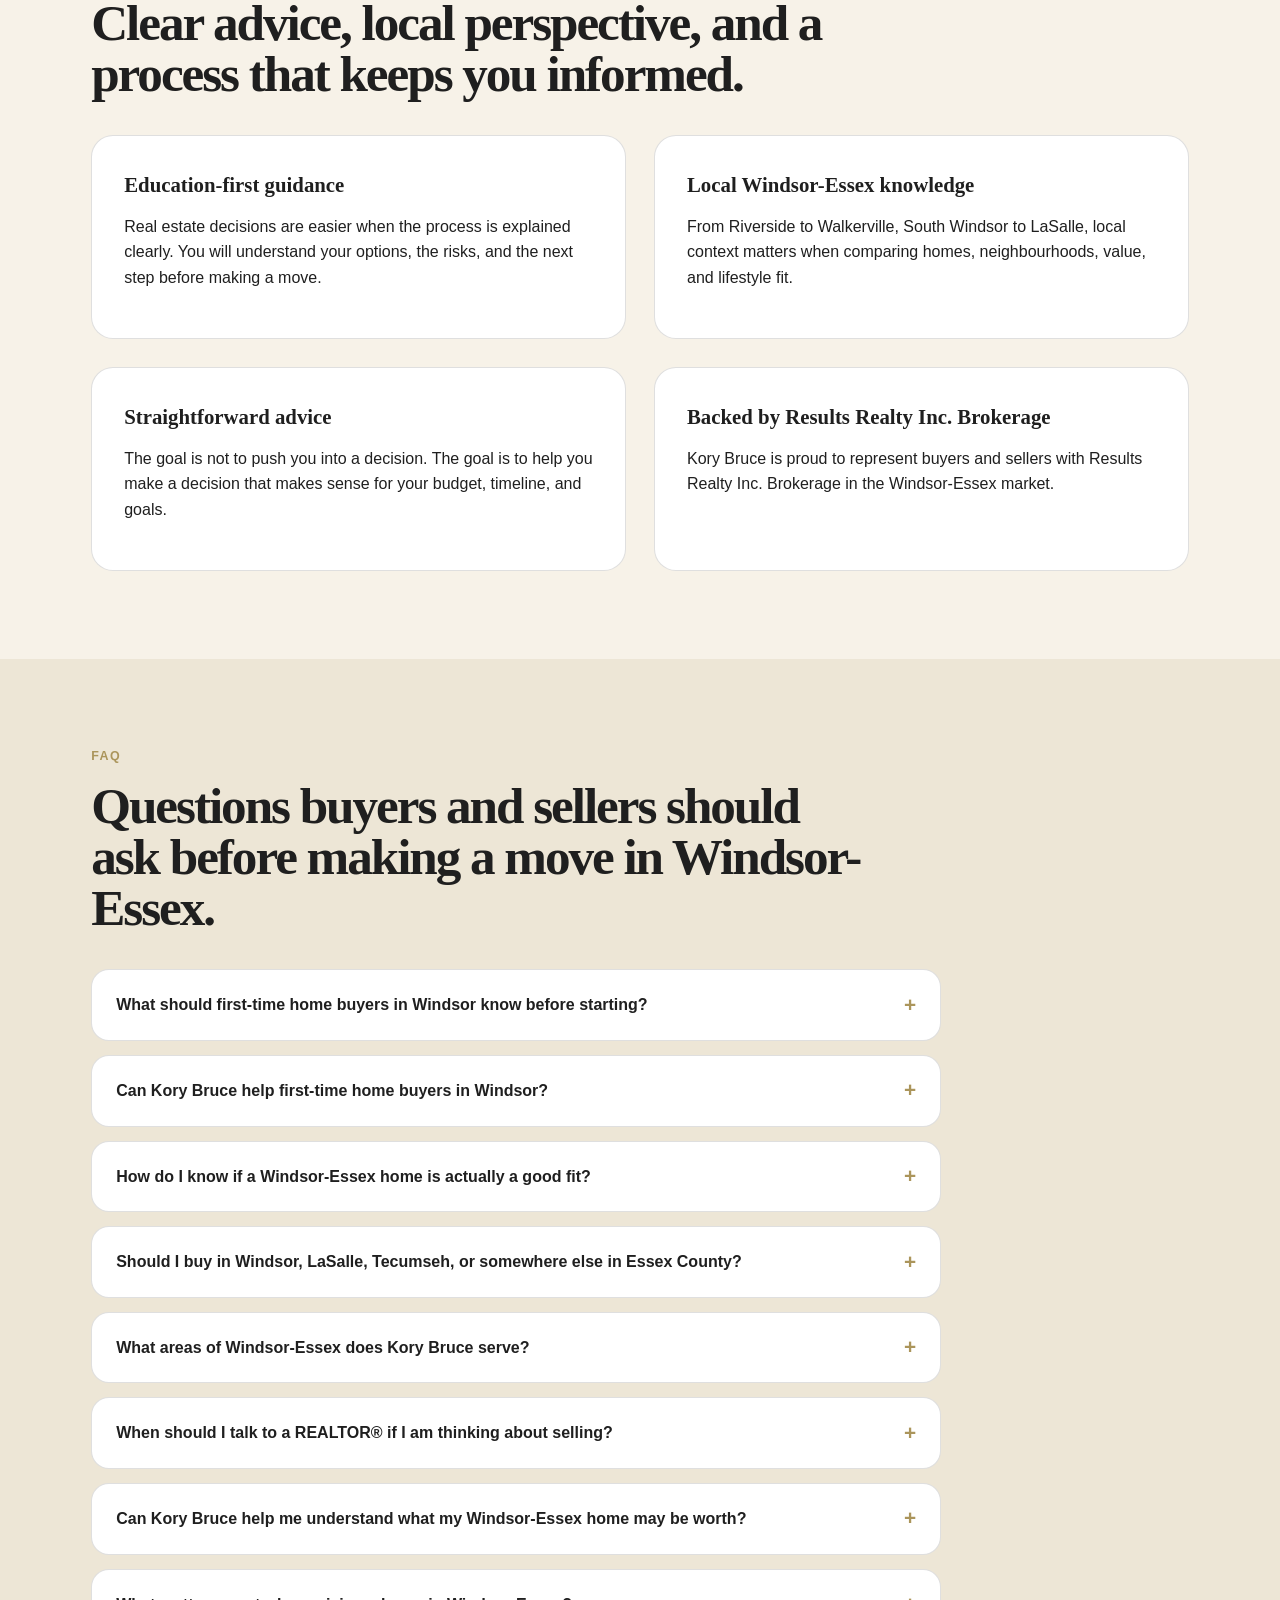
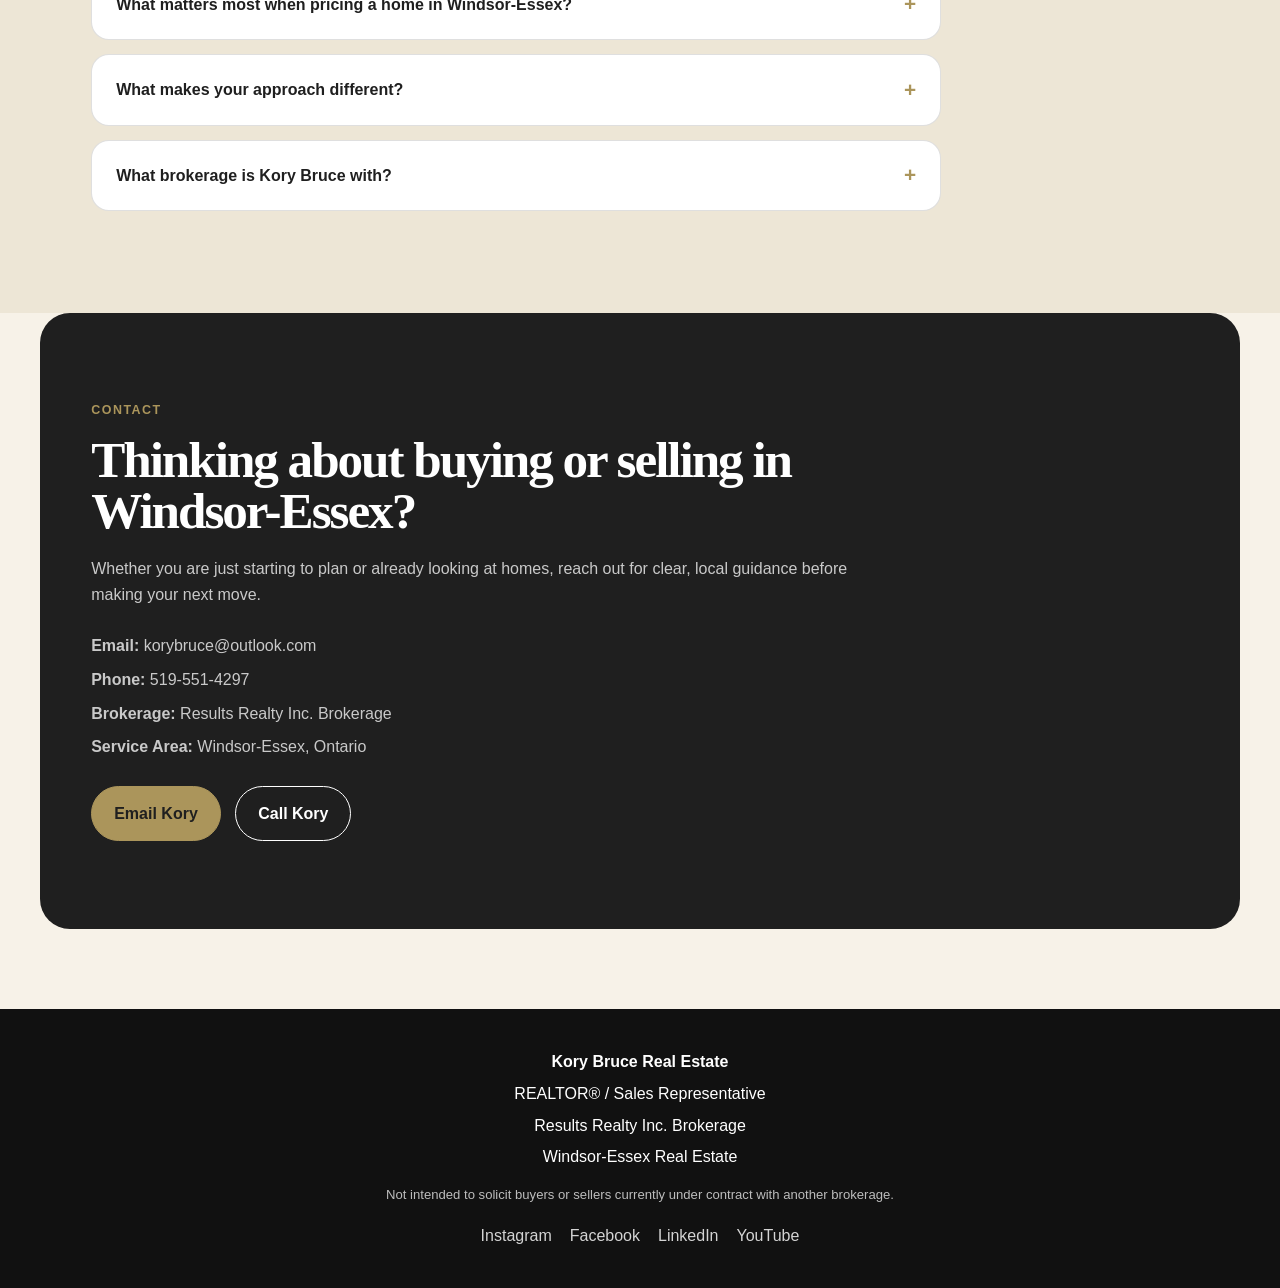
==== commit e1f08a85: "jpg to webp" ====
--- a/index.html
+++ b/index.html
@@ -102,7 +102,7 @@
             </div>
 
             <div class="hero-card">
-                <img class="headshot" src="images/kory.jpg" alt="Kory Bruce REALTOR in Windsor Ontario">
+                <img class="headshot" src="images/kory.webp" alt="Kory Bruce REALTOR in Windsor Ontario">
                 <h2>Kory Bruce</h2>
                 <p>REALTOR® / Sales Representative</p>
                 <p><strong>Results Realty Inc. Brokerage</strong></p>
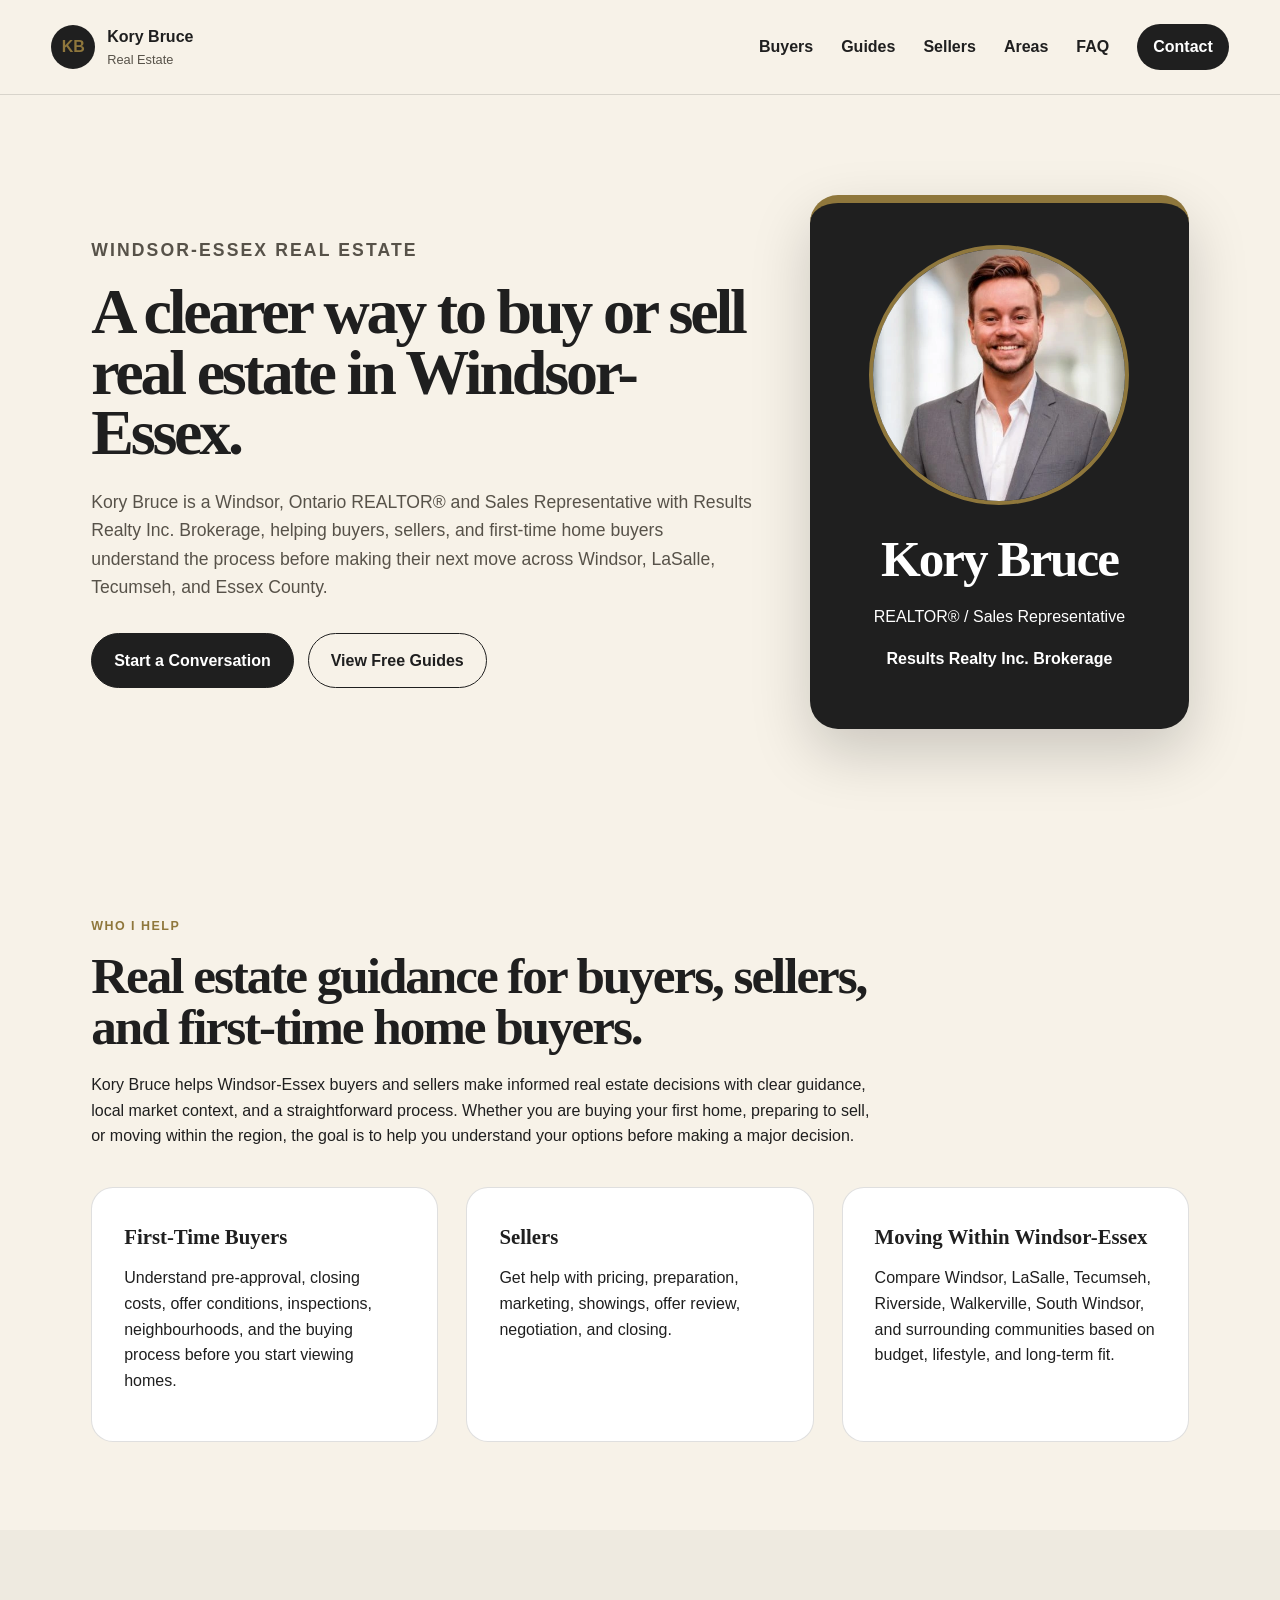
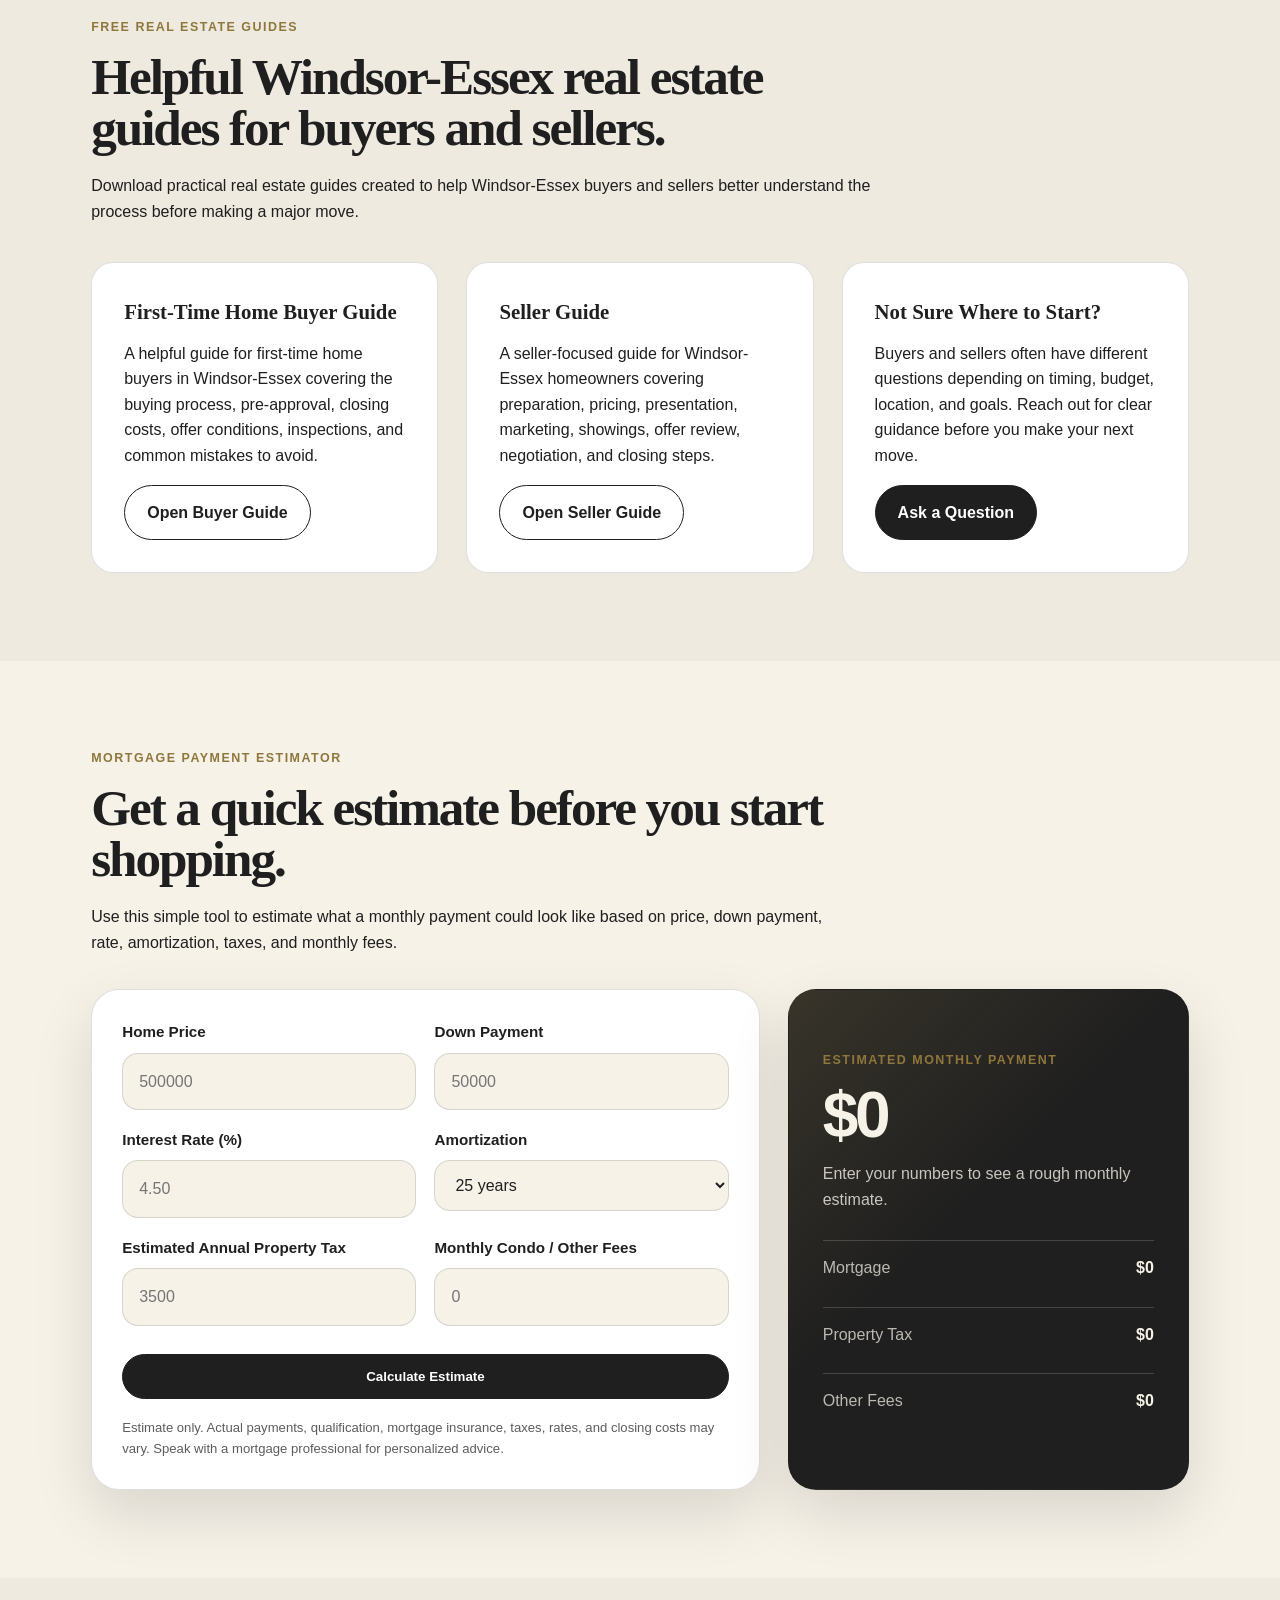
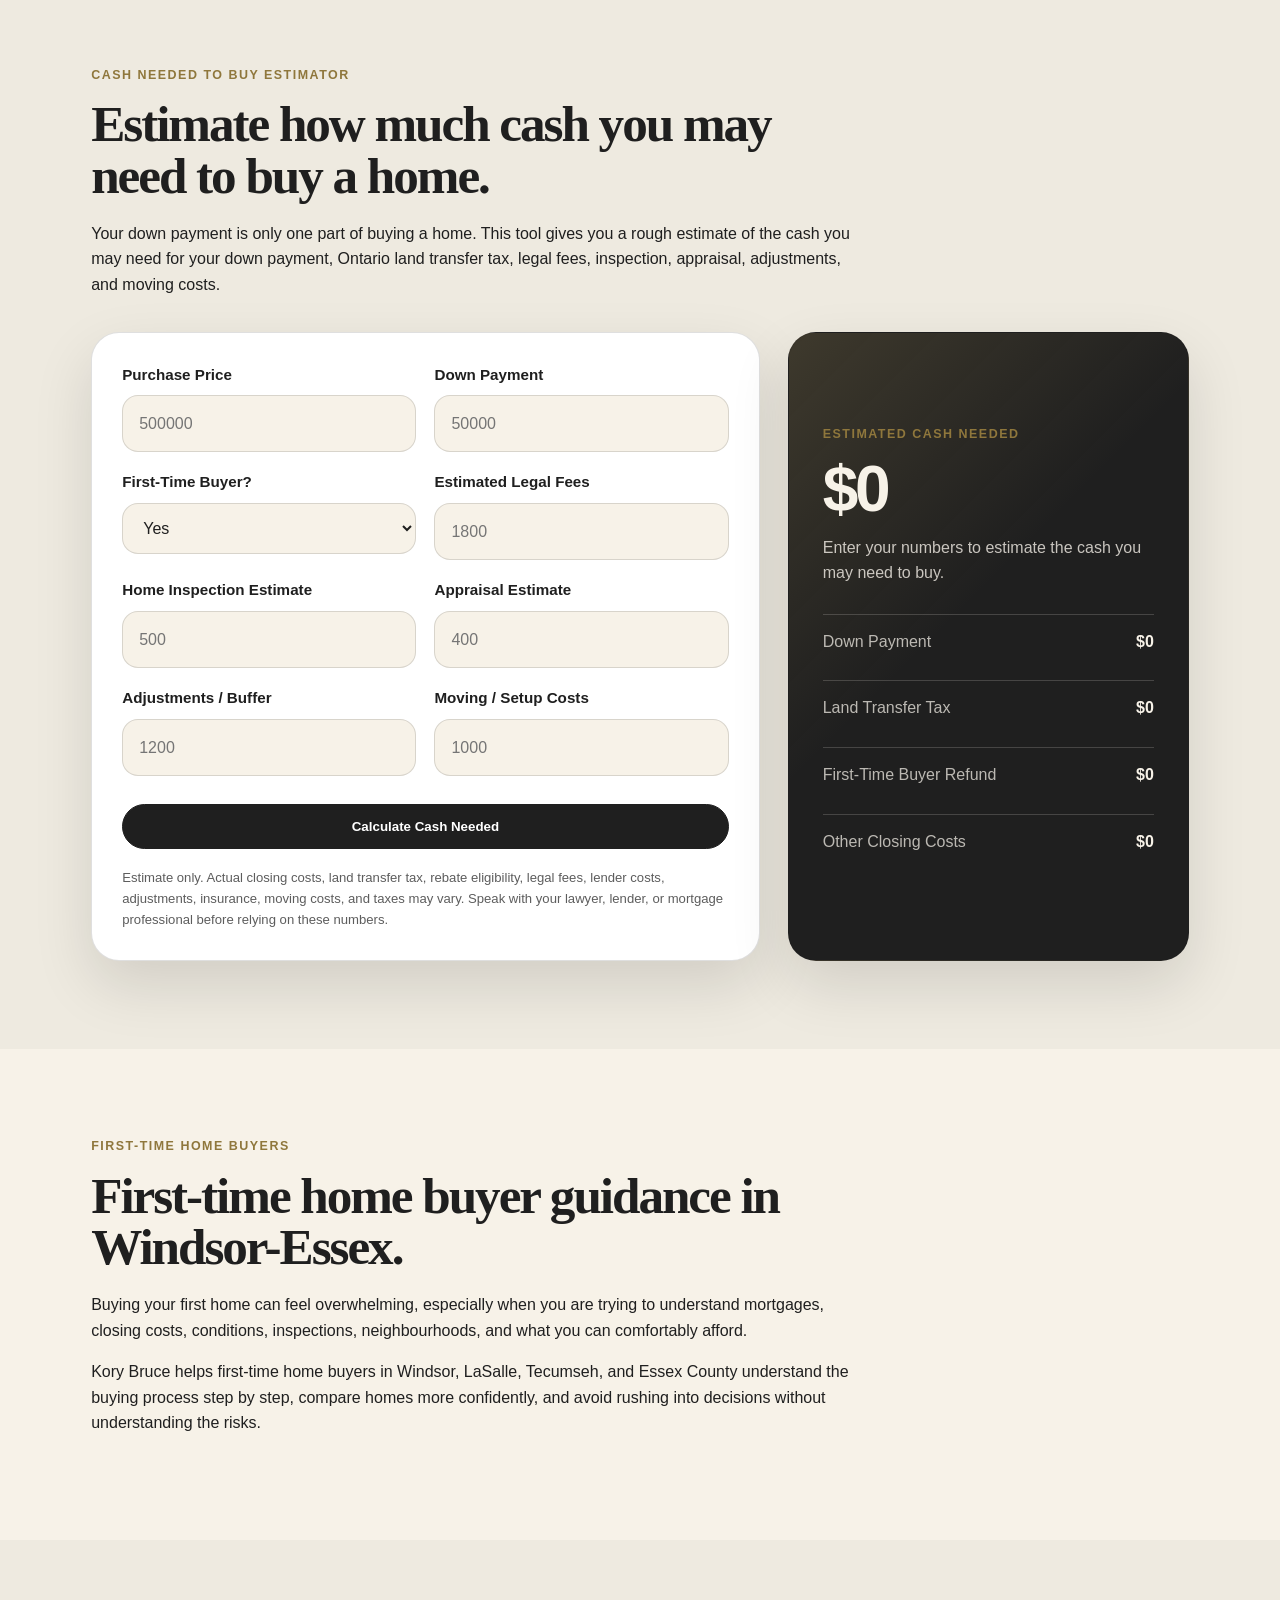
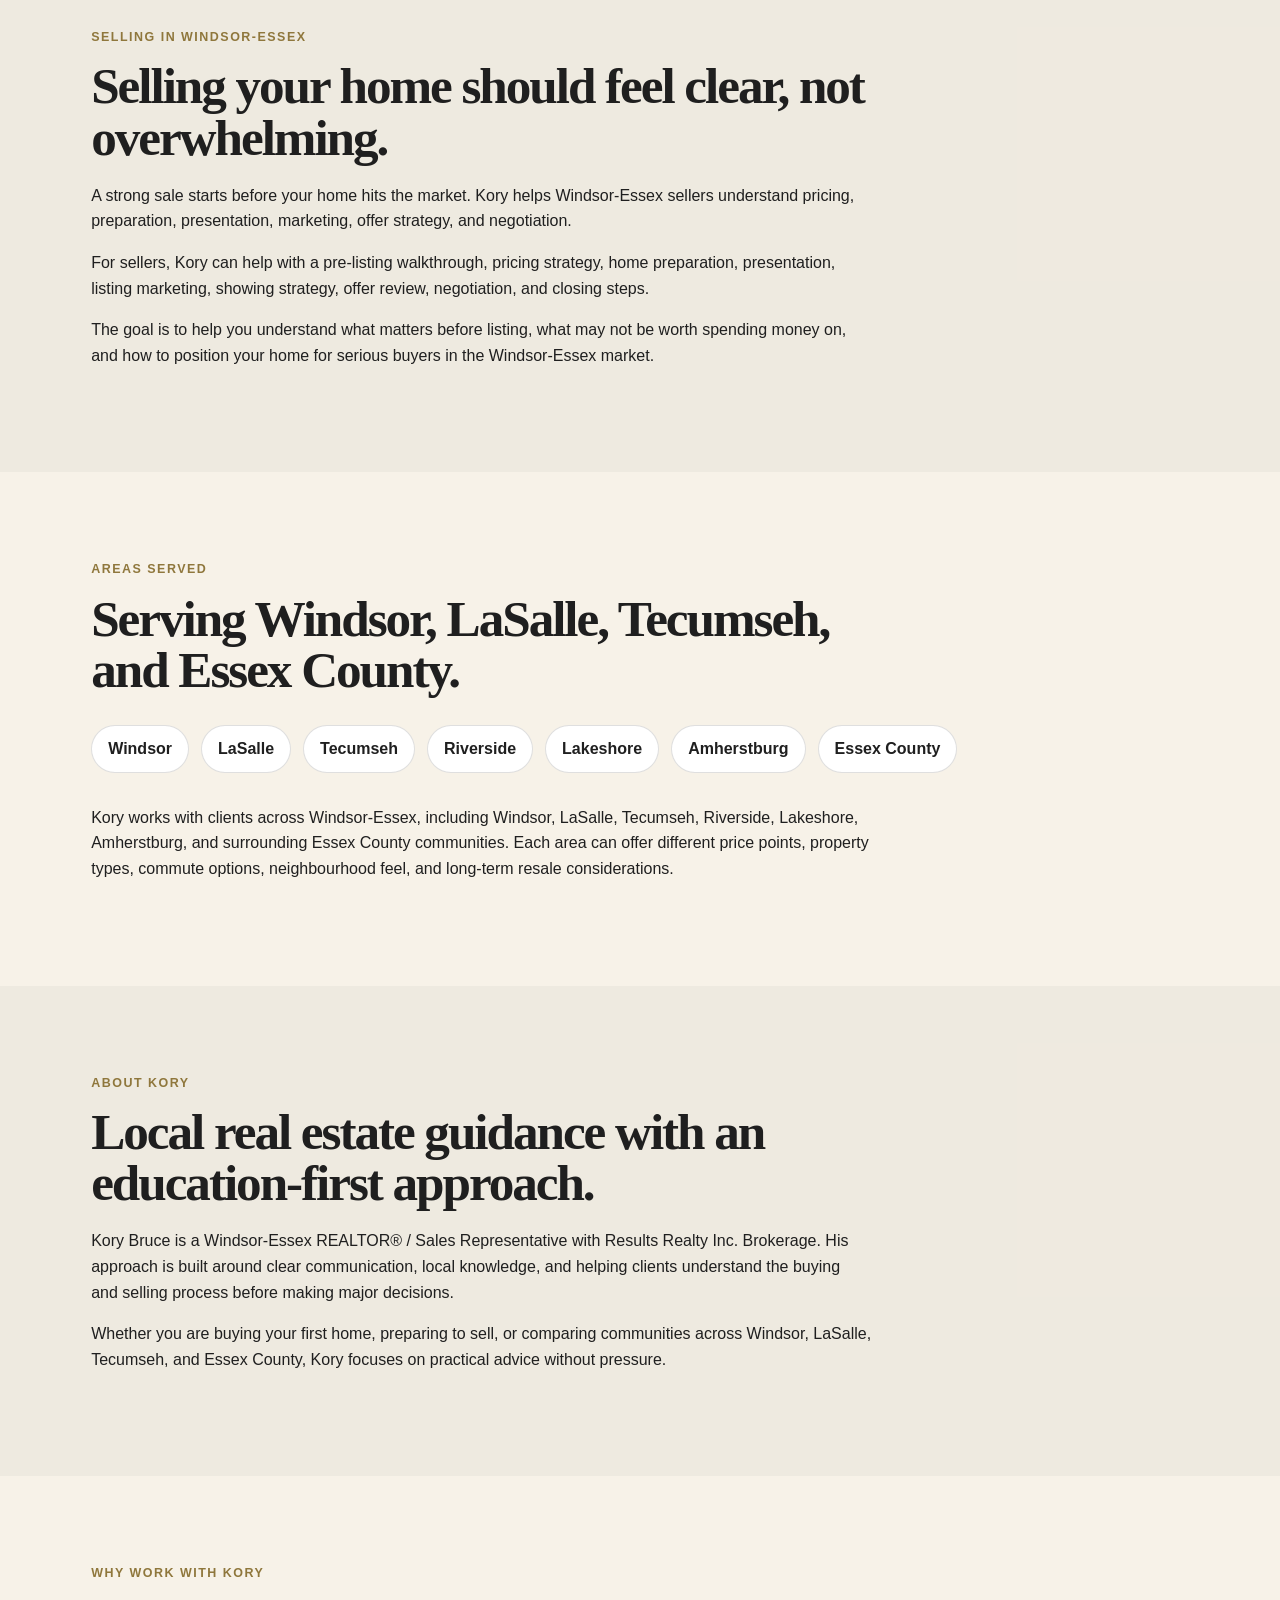
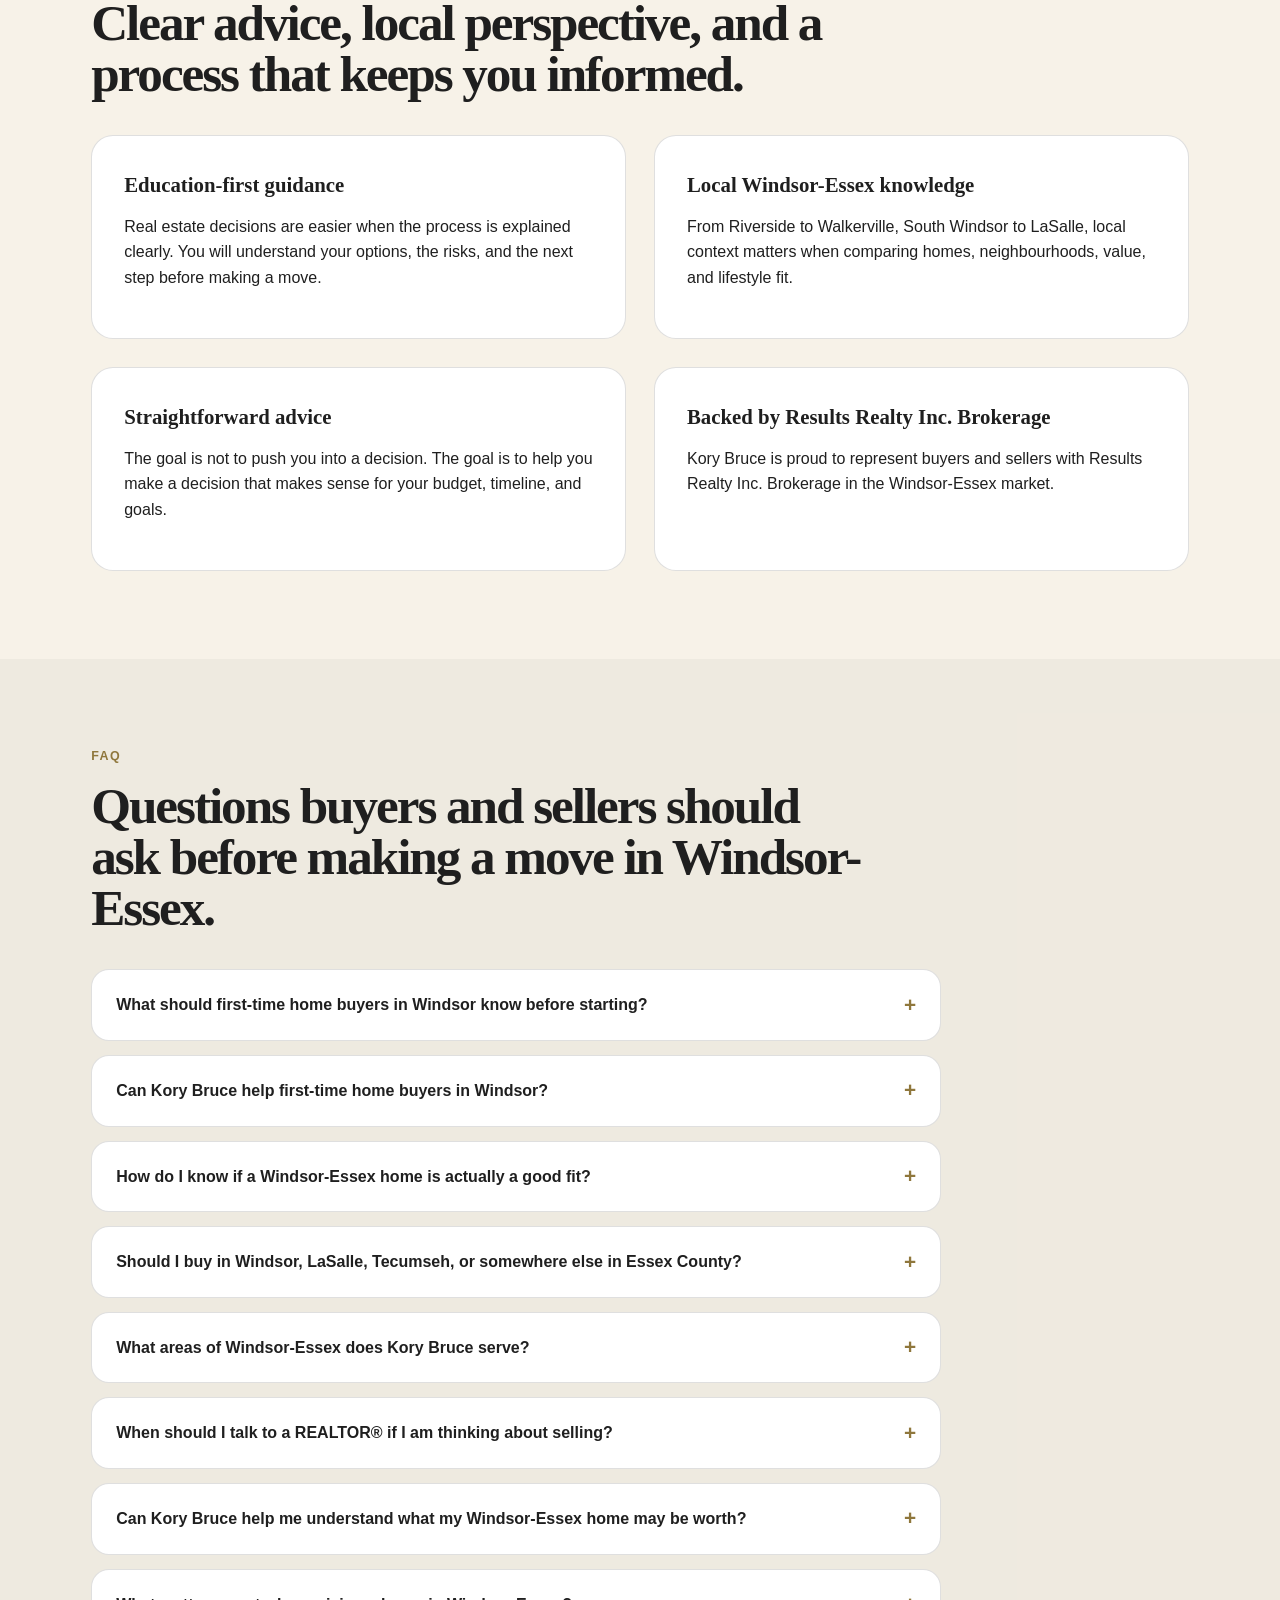
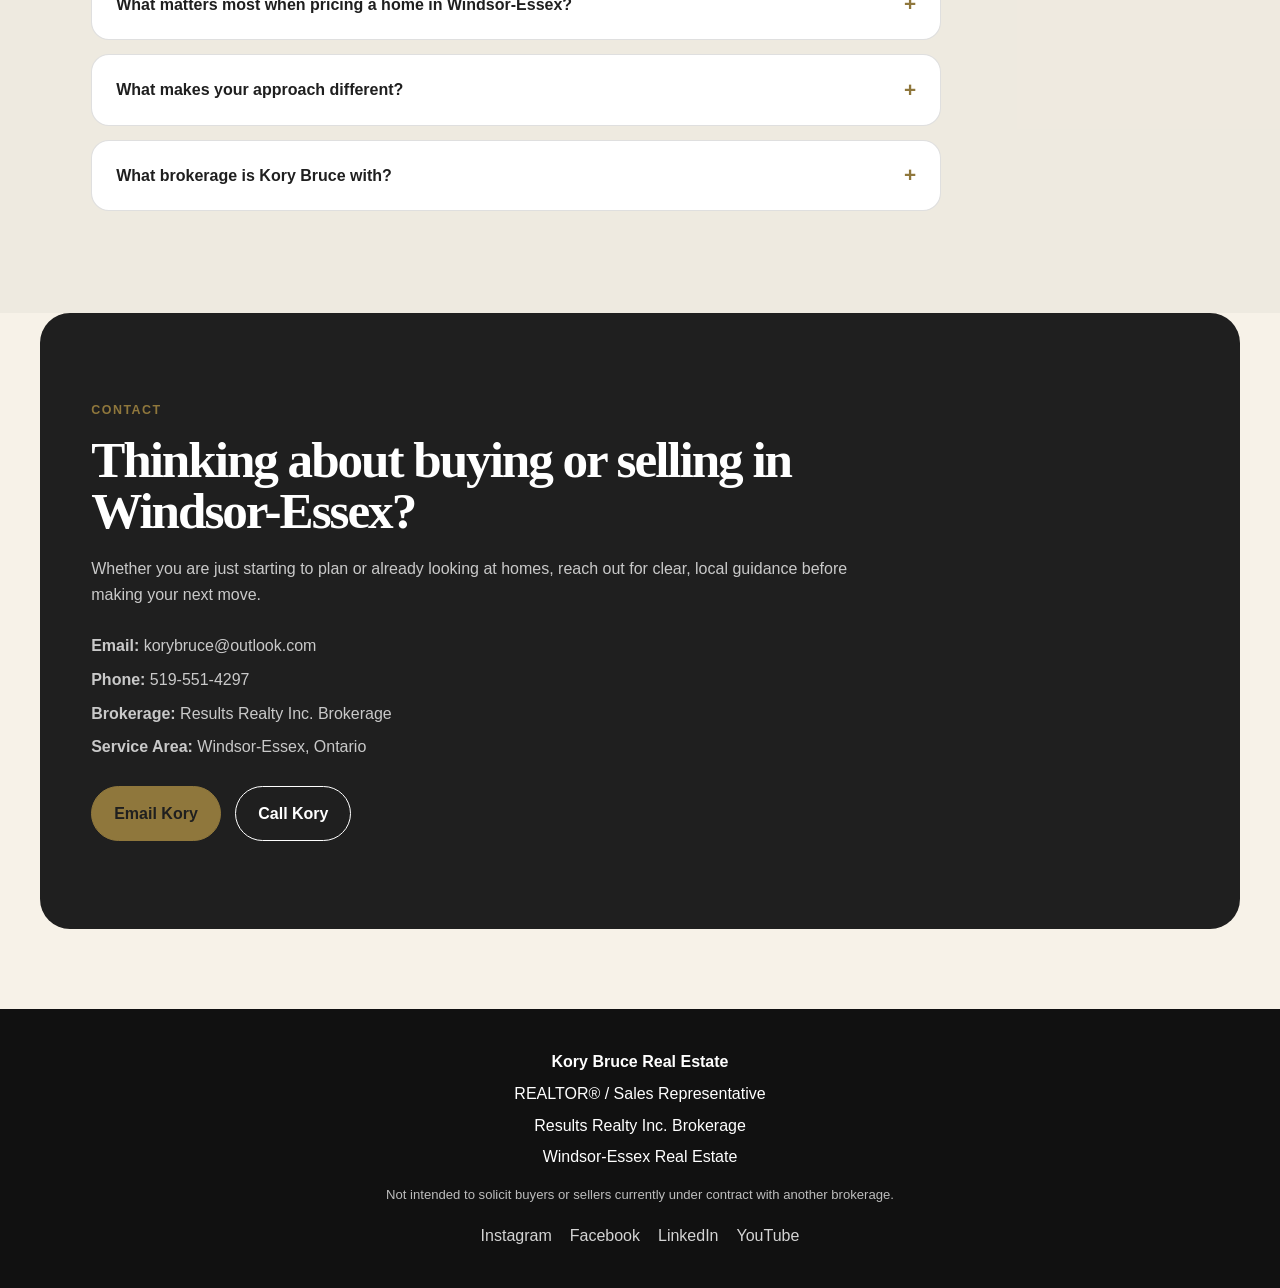
==== commit d9e098ad: "Update index.html" ====
--- a/index.html
+++ b/index.html
@@ -17,7 +17,7 @@
     <meta property="og:url" content="https://korybruce.ca/" />
     <meta property="og:type" content="website" />
 
-    <link rel="stylesheet" href="styles.css" />
+    <link rel="stylesheet" href="styles.css?v=2.0" />
 
     <link rel="icon" type="image/png" href="/favicon.png" />
     <link rel="apple-touch-icon" href="/favicon.png" />
--- a/styles.css
+++ b/styles.css
@@ -2,9 +2,9 @@
   --cream: #f7f2e8;
   --charcoal: #1f1f1f;
   --soft-black: #111111;
-  --gold: #ab955b;
+  --gold: #8f773c;
   --white: #ffffff;
-  --muted: #6f6a60;
+  --muted: #575249;
   --border: rgba(31, 31, 31, 0.14);
   --shadow: 0 24px 60px rgba(0, 0, 0, 0.12);
 }
@@ -241,7 +241,7 @@
 }
 
 .muted {
-  background: rgba(171, 149, 91, 0.13);
+  background: rgba(31, 31, 31, 0.04);
   max-width: none;
   padding-left: max(4vw, calc((100vw - 1200px) / 2 + 4vw));
   padding-right: max(4vw, calc((100vw - 1200px) / 2 + 4vw));
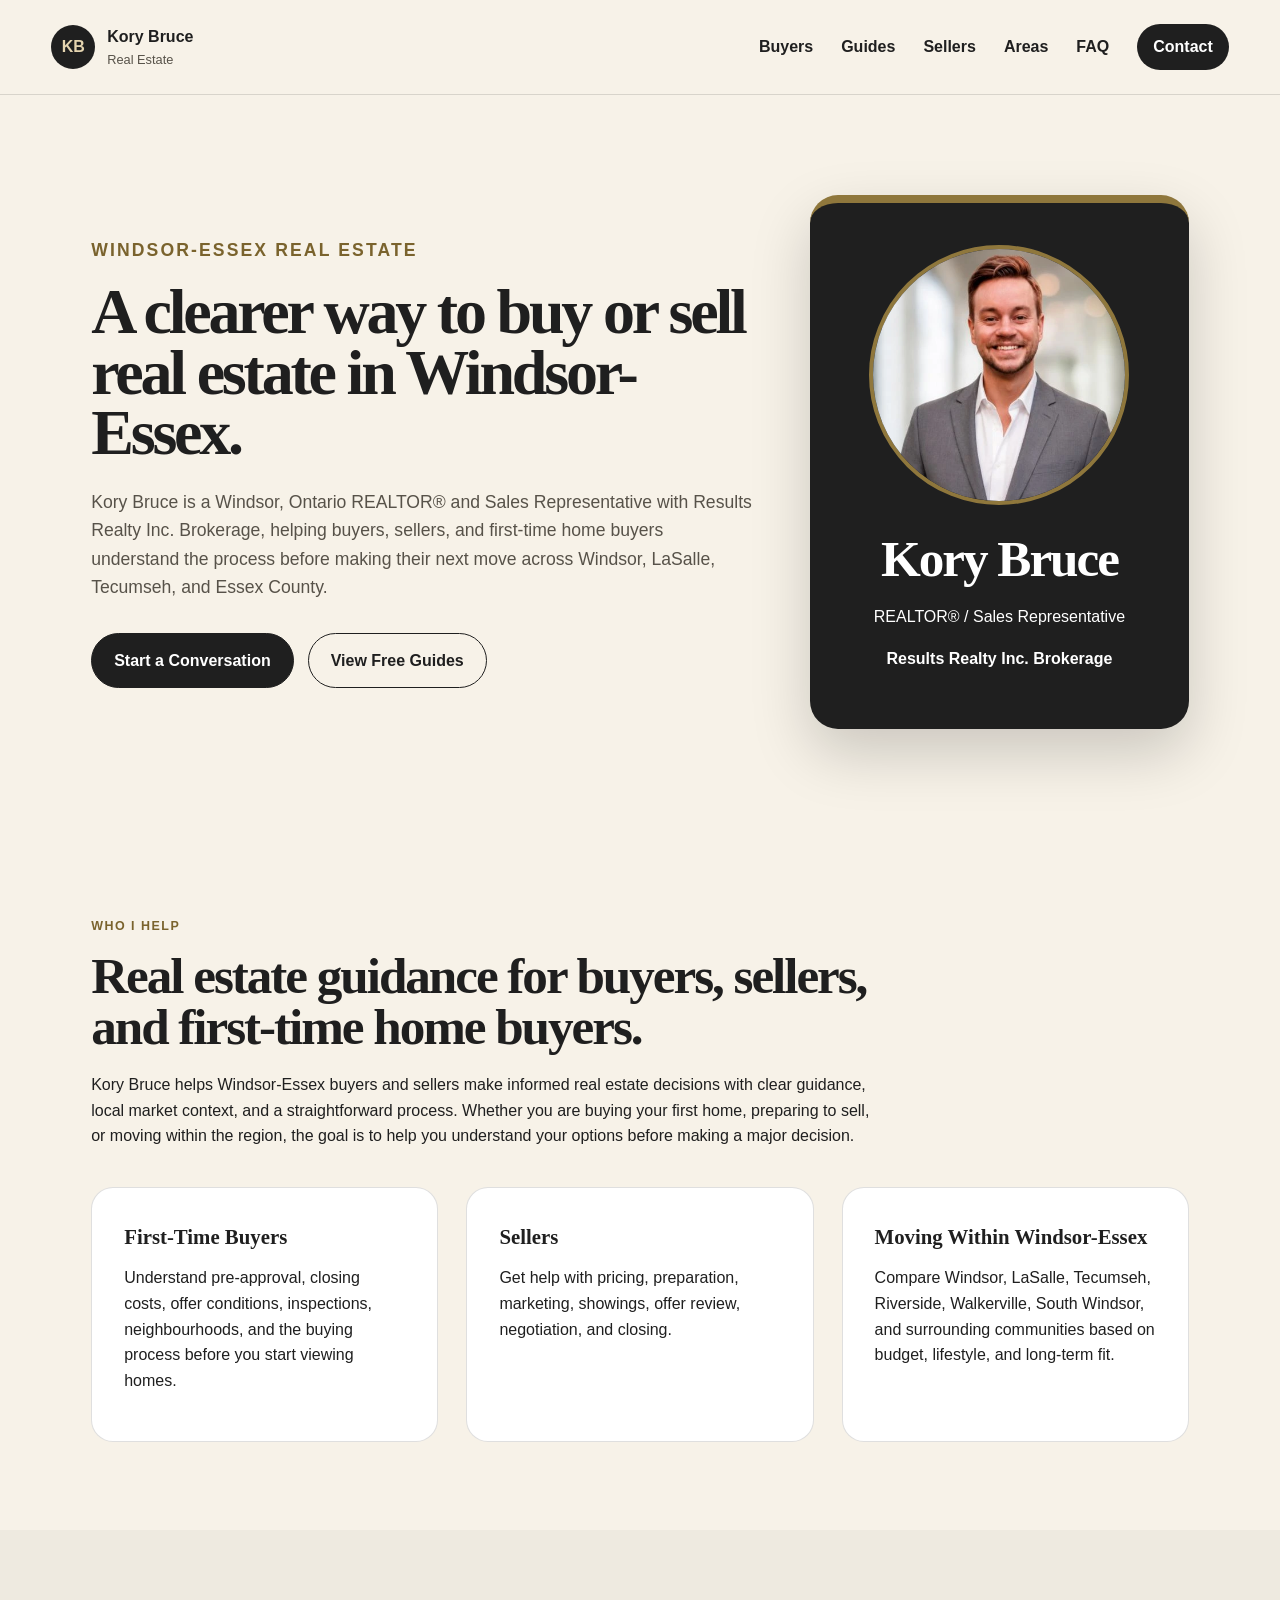
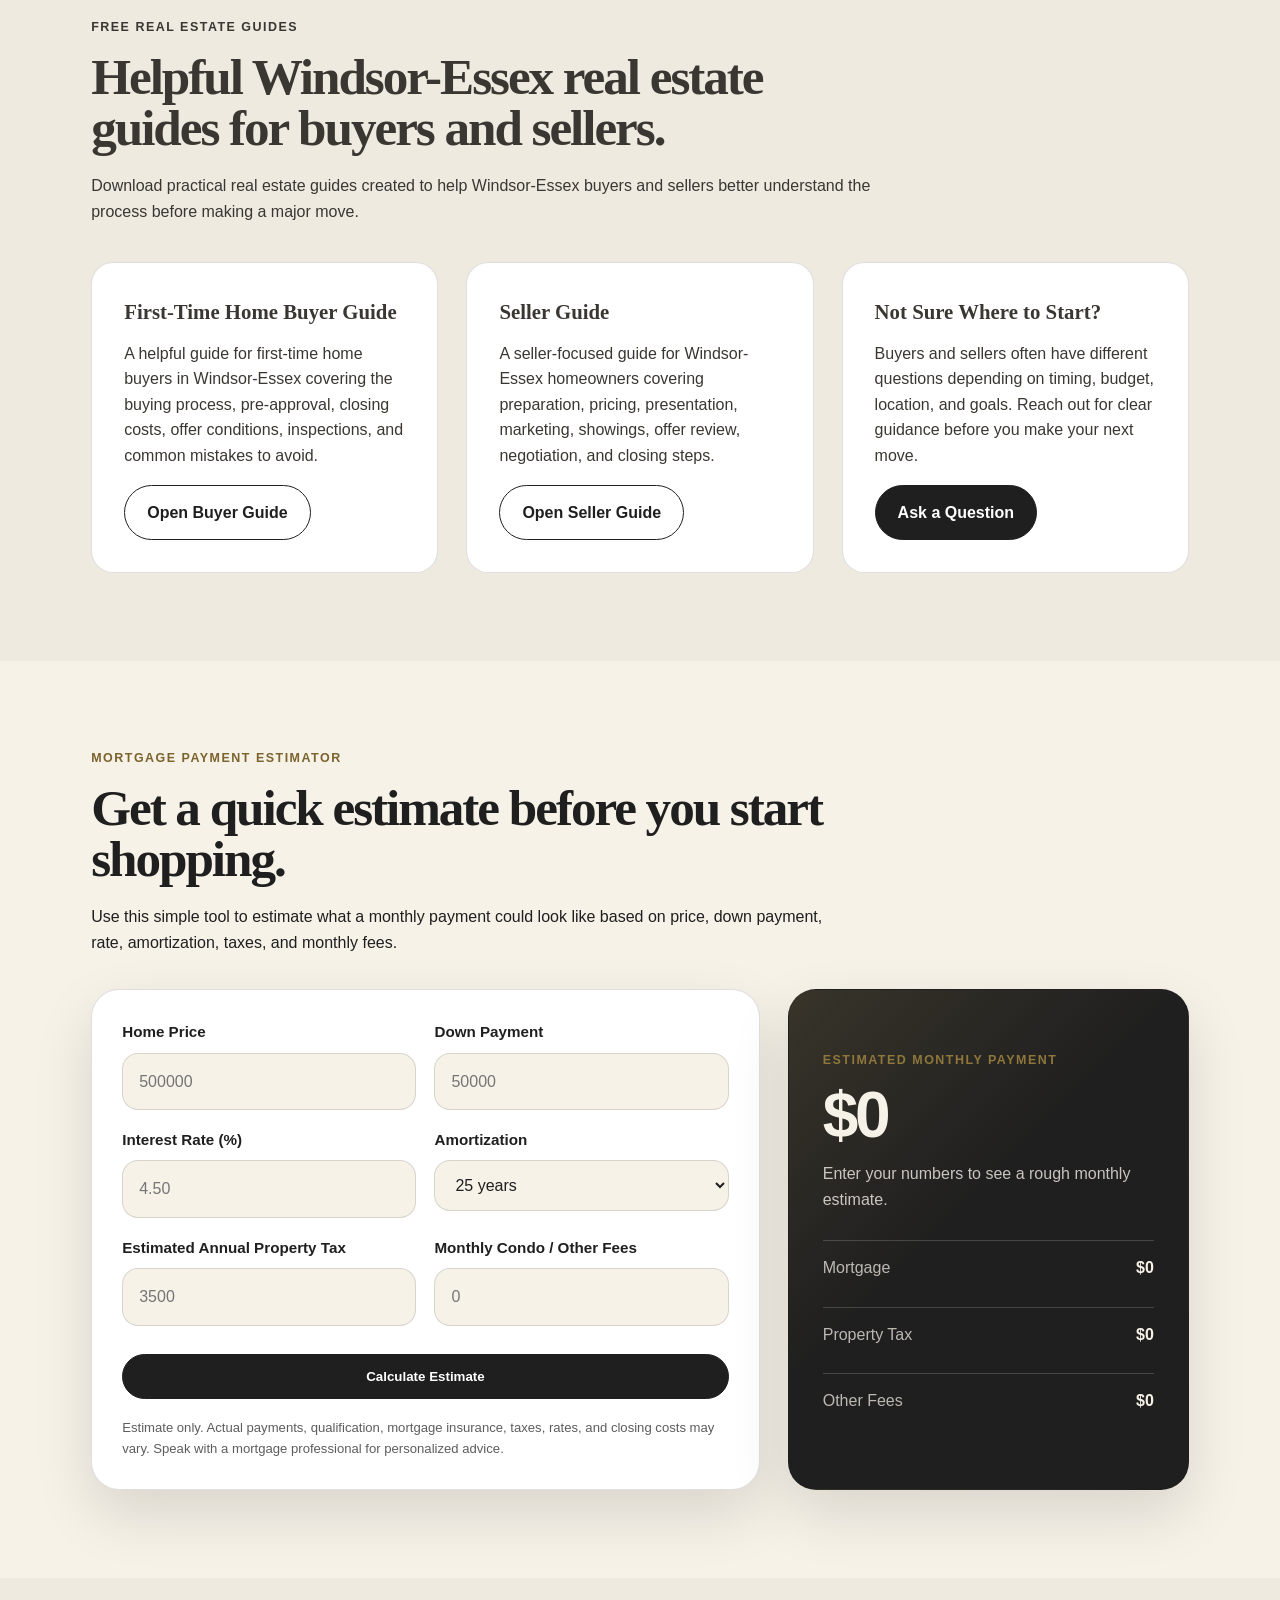
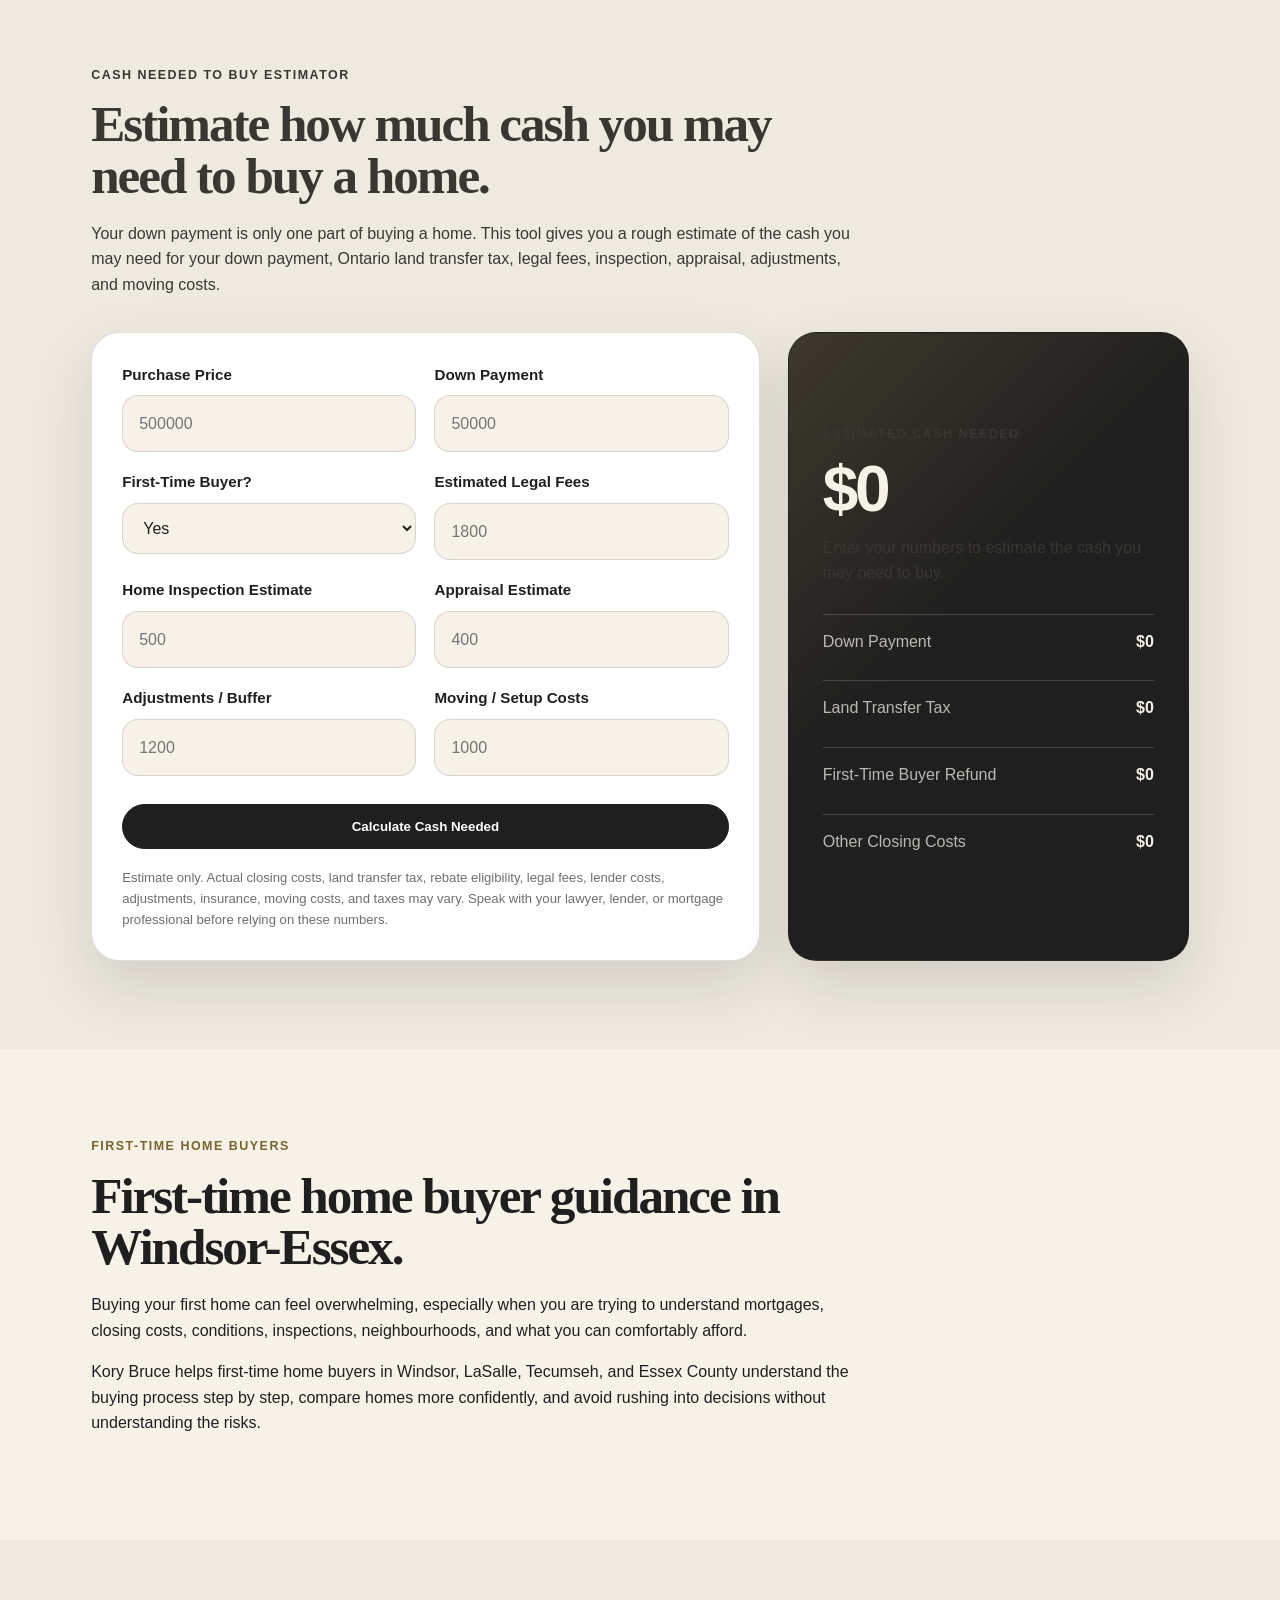
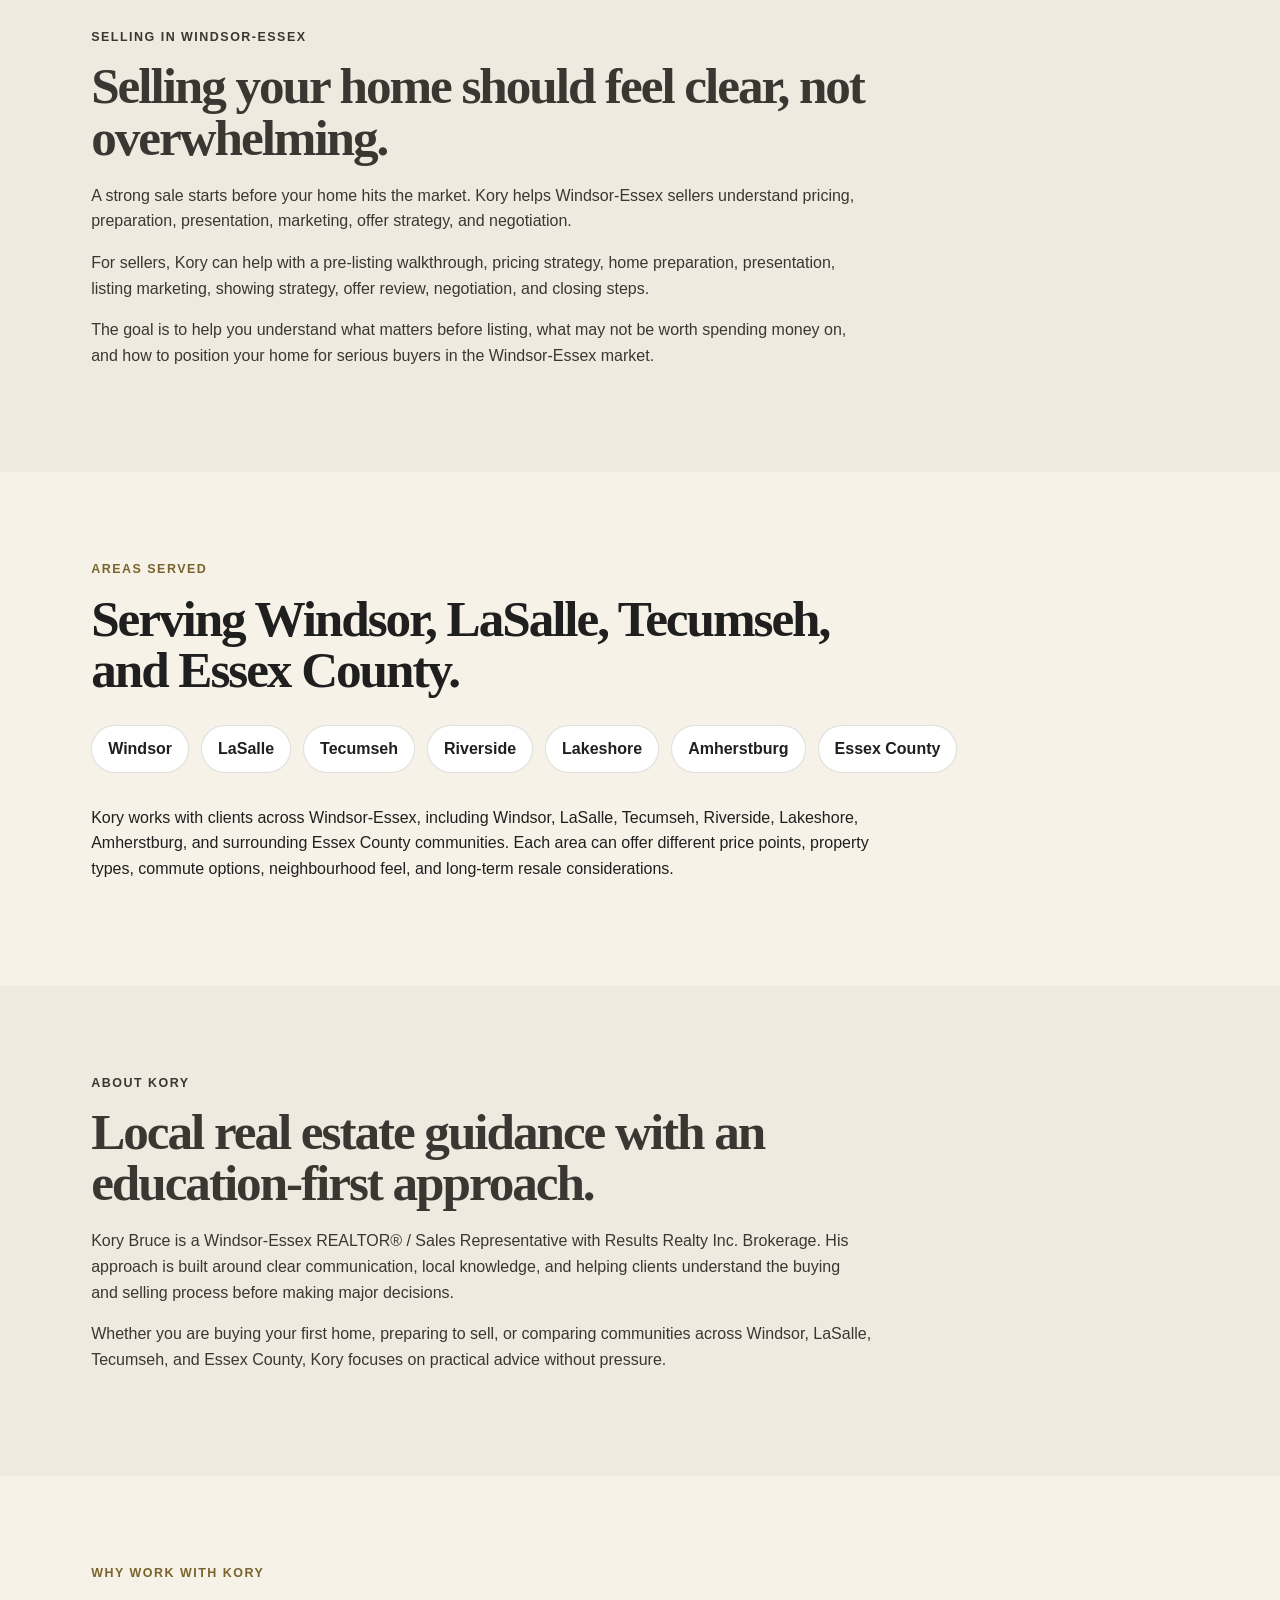
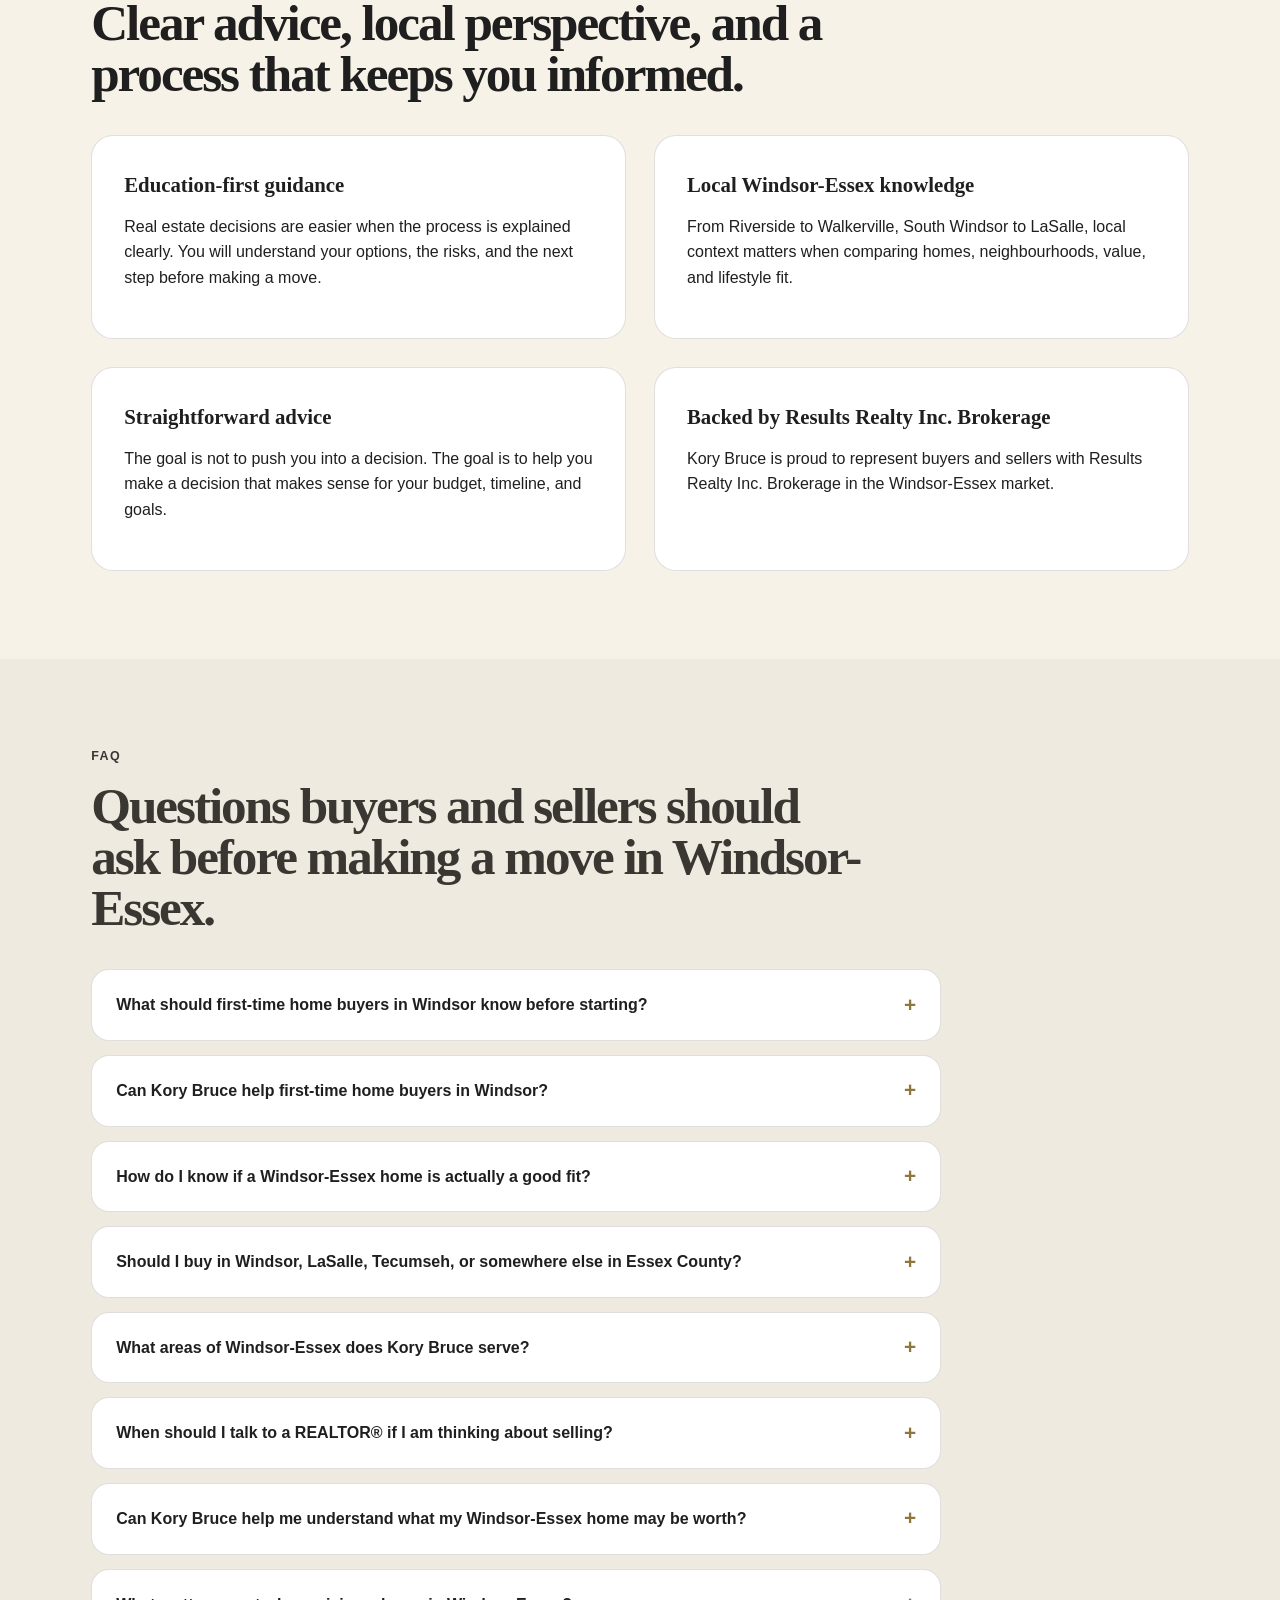
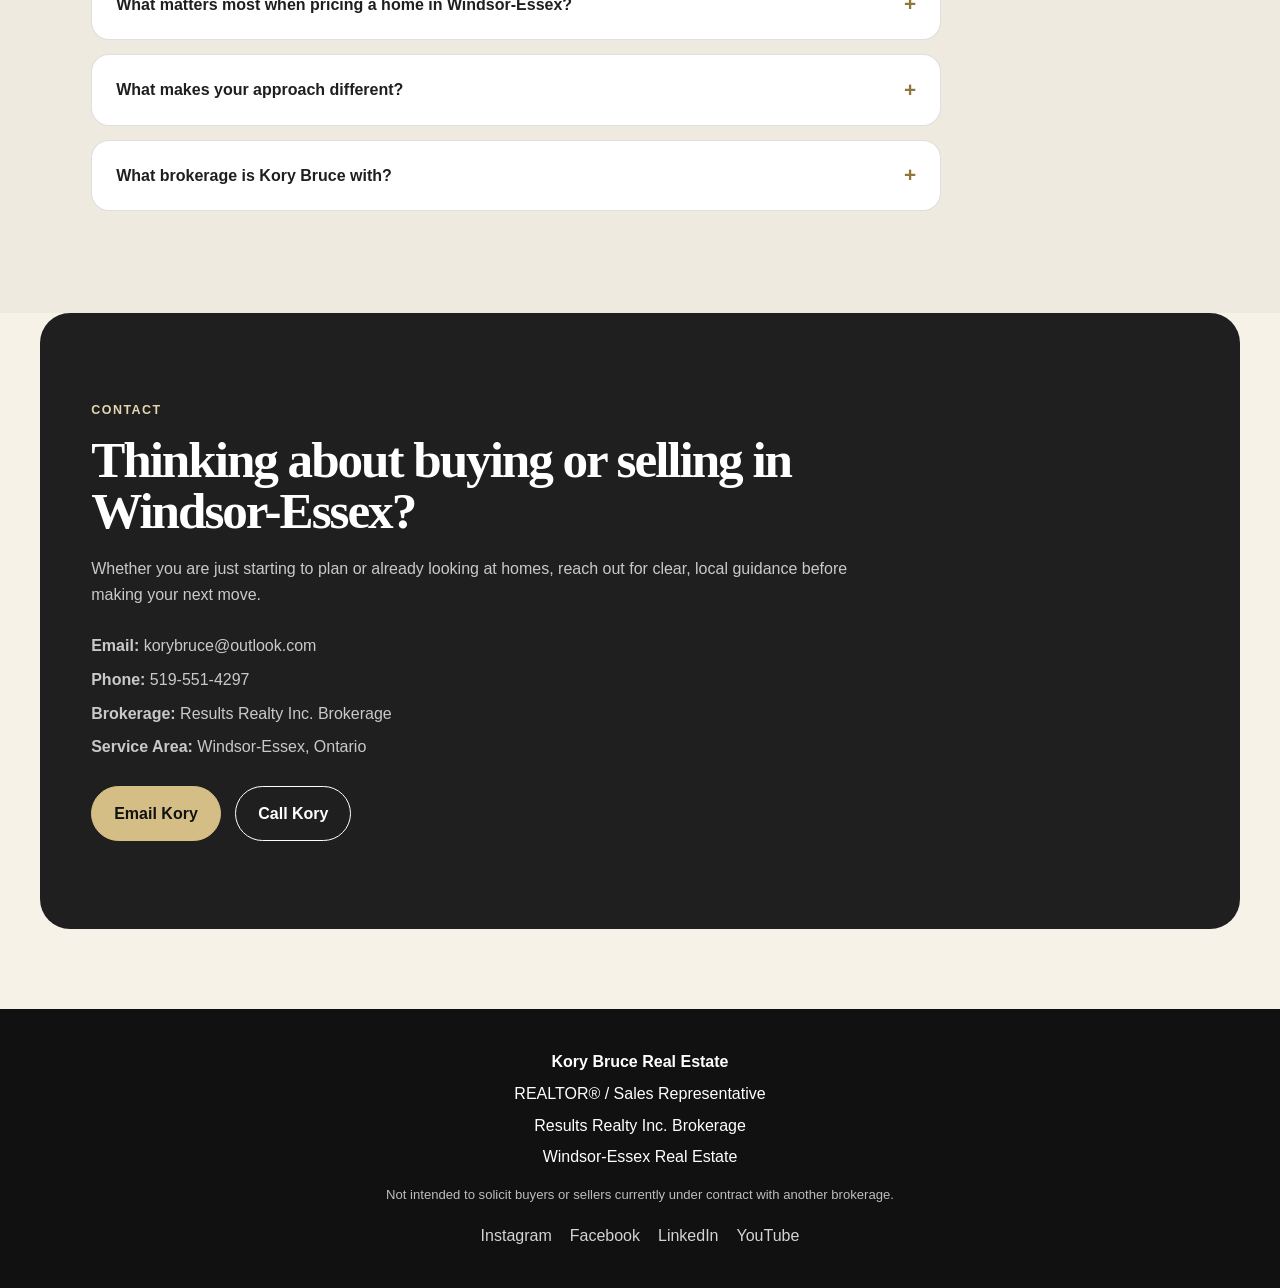
==== commit afcf5b03: "Update index.html" ====
--- a/index.html
+++ b/index.html
@@ -17,7 +17,7 @@
     <meta property="og:url" content="https://korybruce.ca/" />
     <meta property="og:type" content="website" />
 
-    <link rel="stylesheet" href="styles.css?v=2.0" />
+    <link rel="stylesheet" href="styles.css?v=3.0" />
 
     <link rel="icon" type="image/png" href="/favicon.png" />
     <link rel="apple-touch-icon" href="/favicon.png" />
--- a/styles.css
+++ b/styles.css
@@ -670,4 +670,28 @@
 
 .result-breakdown .refund-row strong {
   color: var(--gold);
+}
+.eyebrow {
+  color: #7a632d !important; 
+}
+
+.brand-mark,
+.contact .eyebrow {
+  color: #e5d5b0 !important; 
+}
+
+.section.muted, 
+.section.muted p, 
+.faq-answer {
+  color: #3a3732 !important;
+}
+
+.muted {
+  background: rgba(31, 31, 31, 0.04) !important;
+}
+
+.contact .button.primary {
+  background: #d4be85 !important;
+  border-color: #d4be85 !important;
+  color: #111111 !important; 
 }
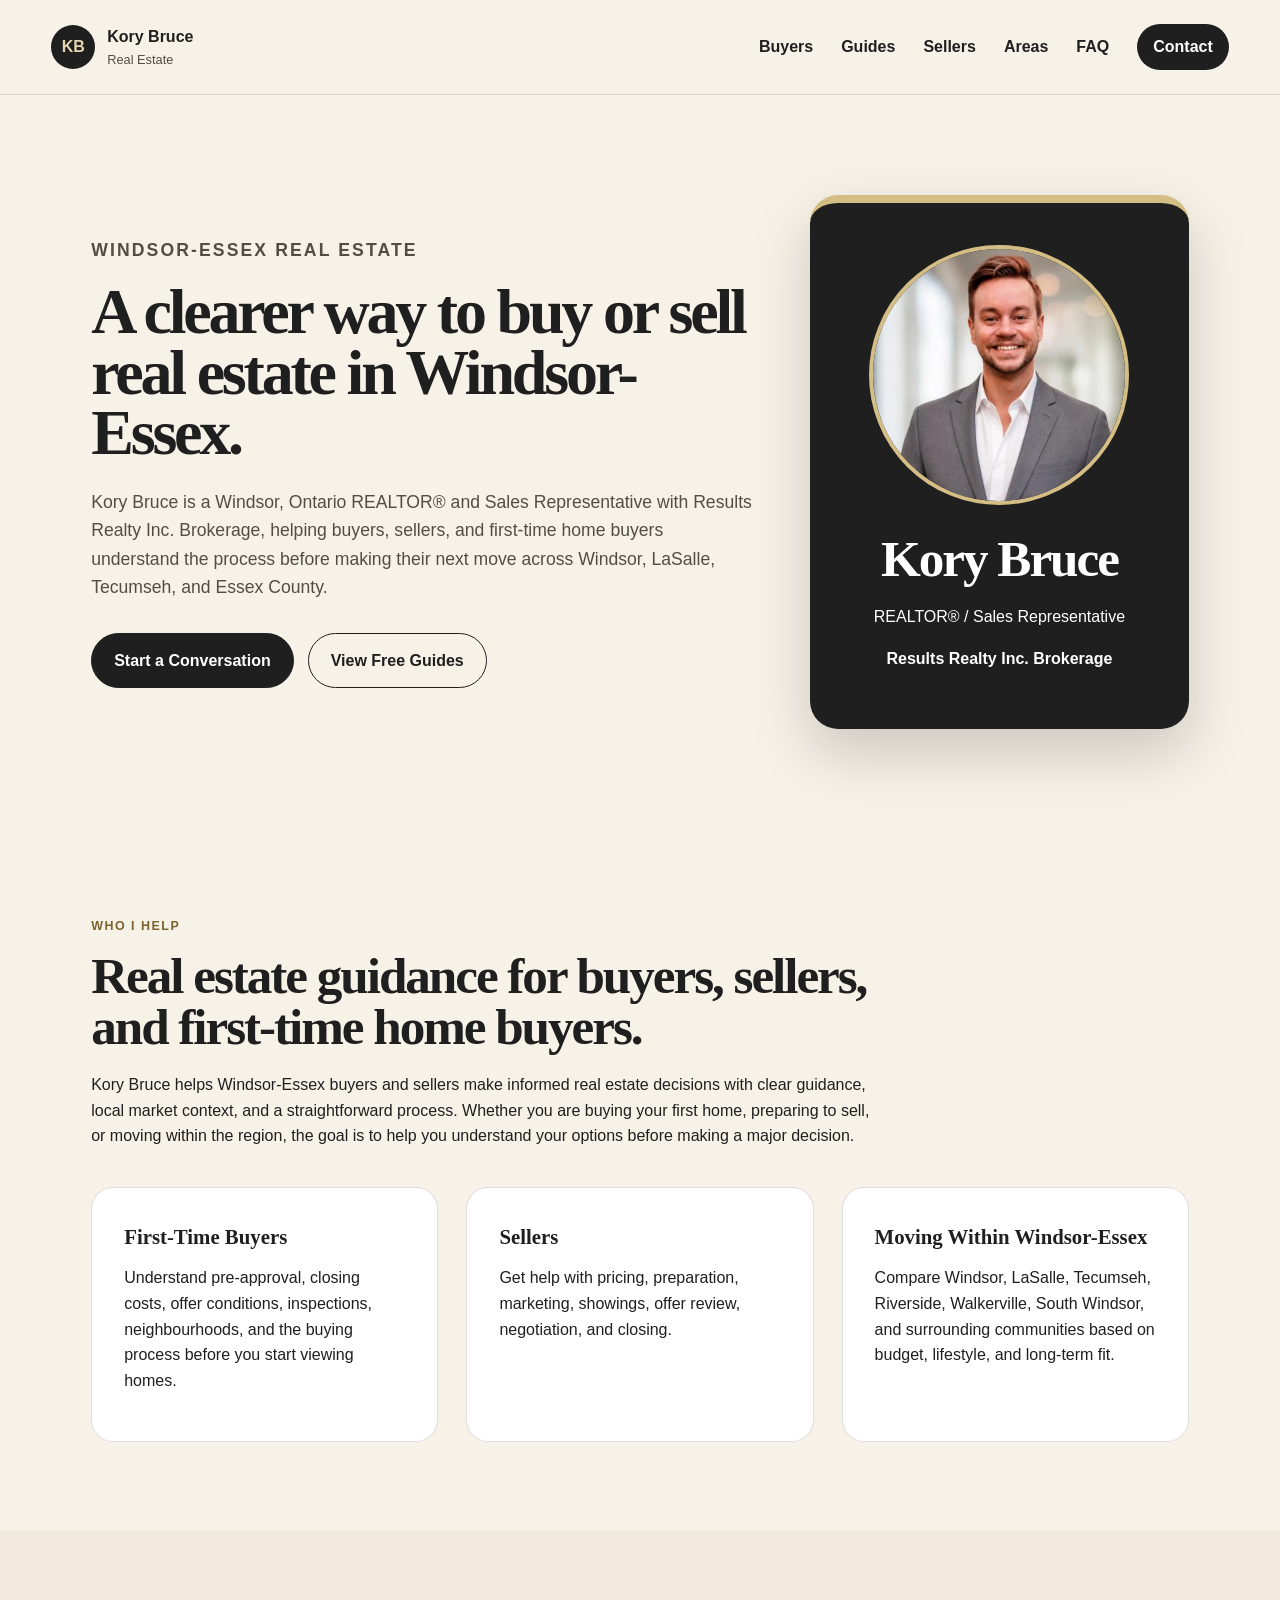
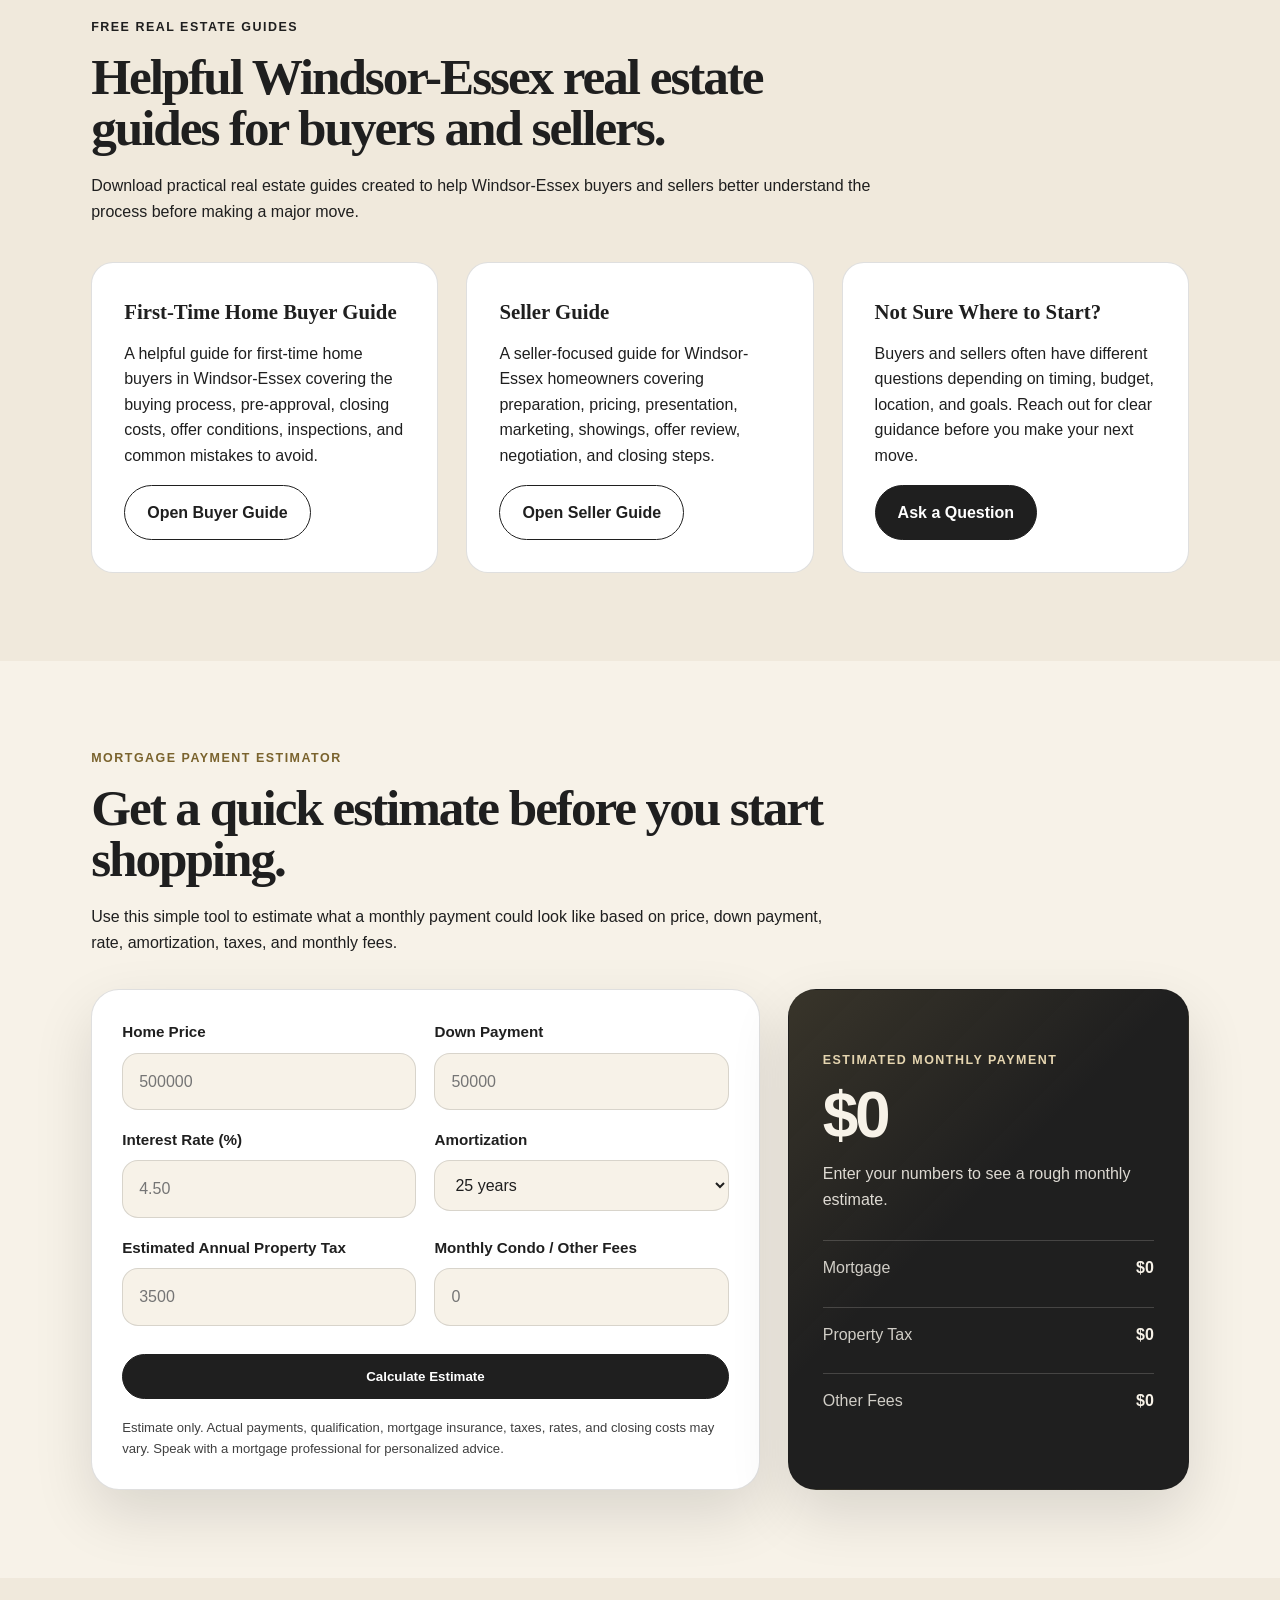
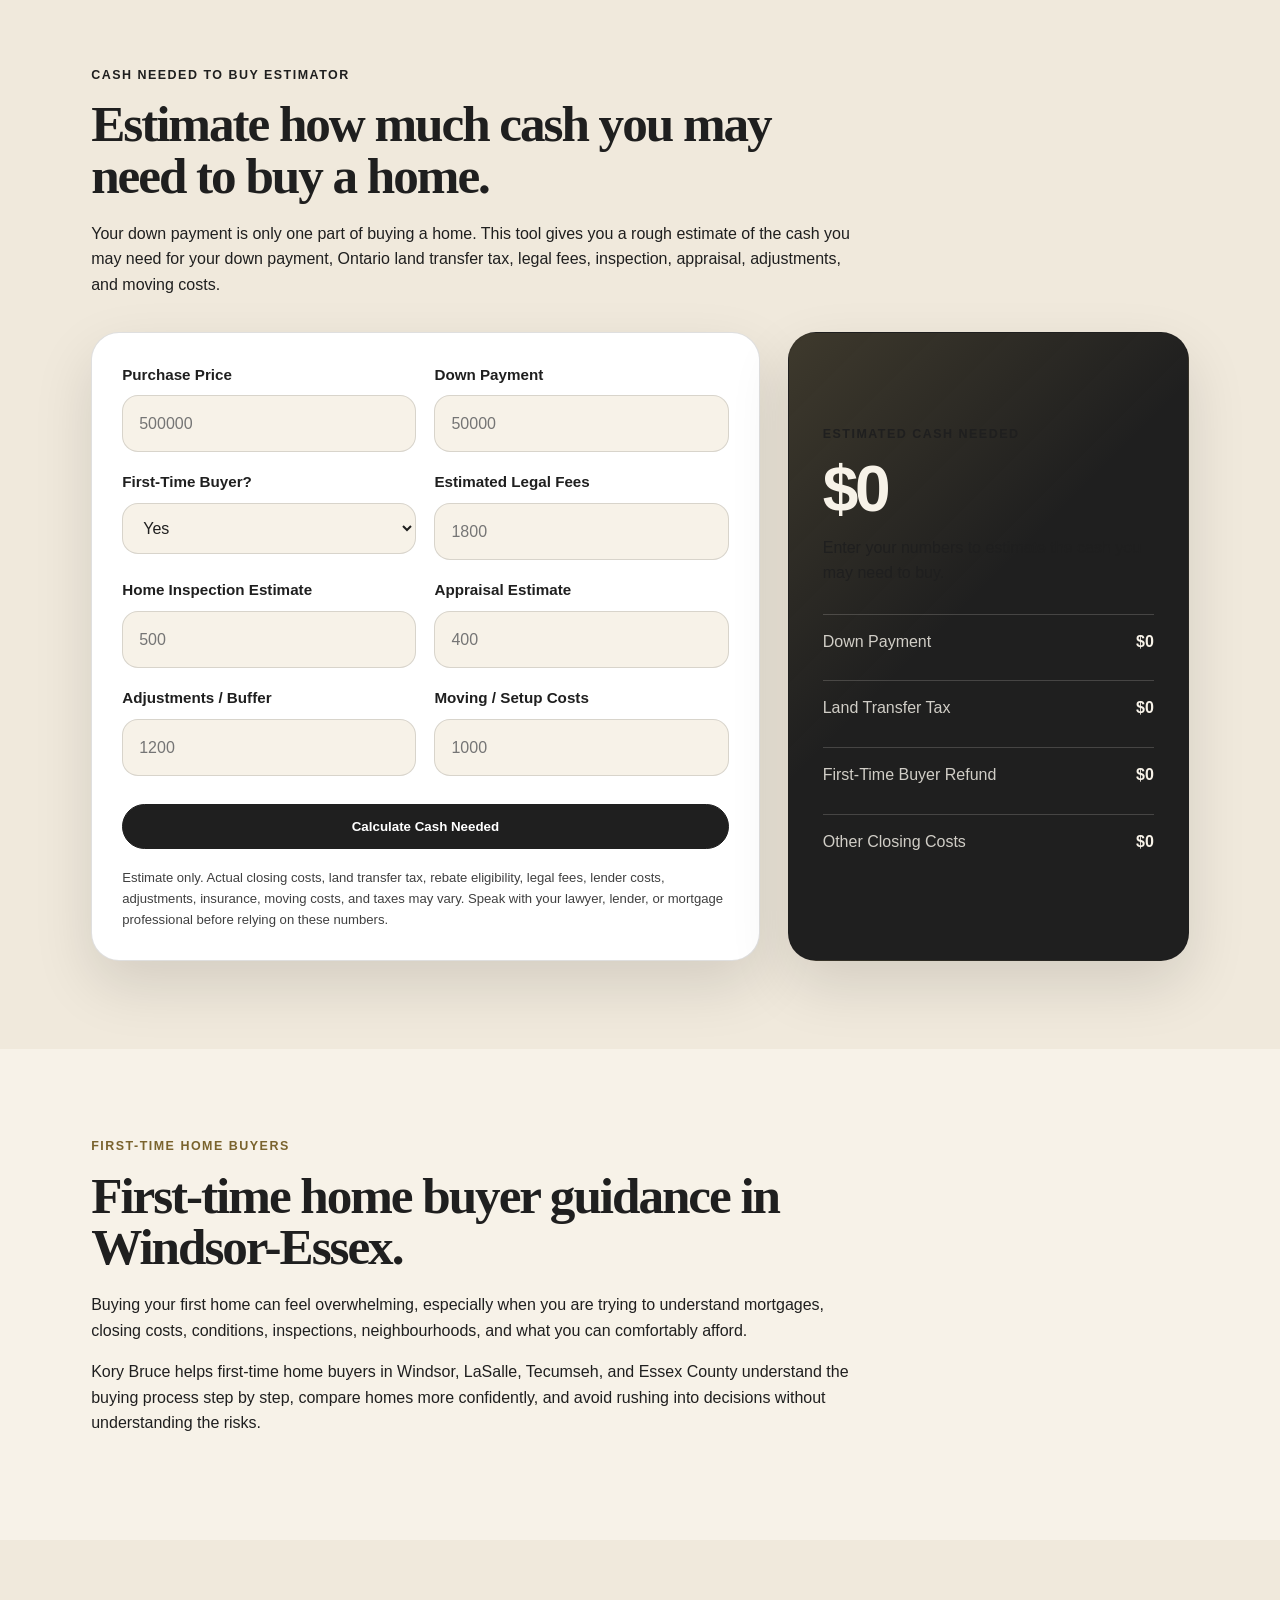
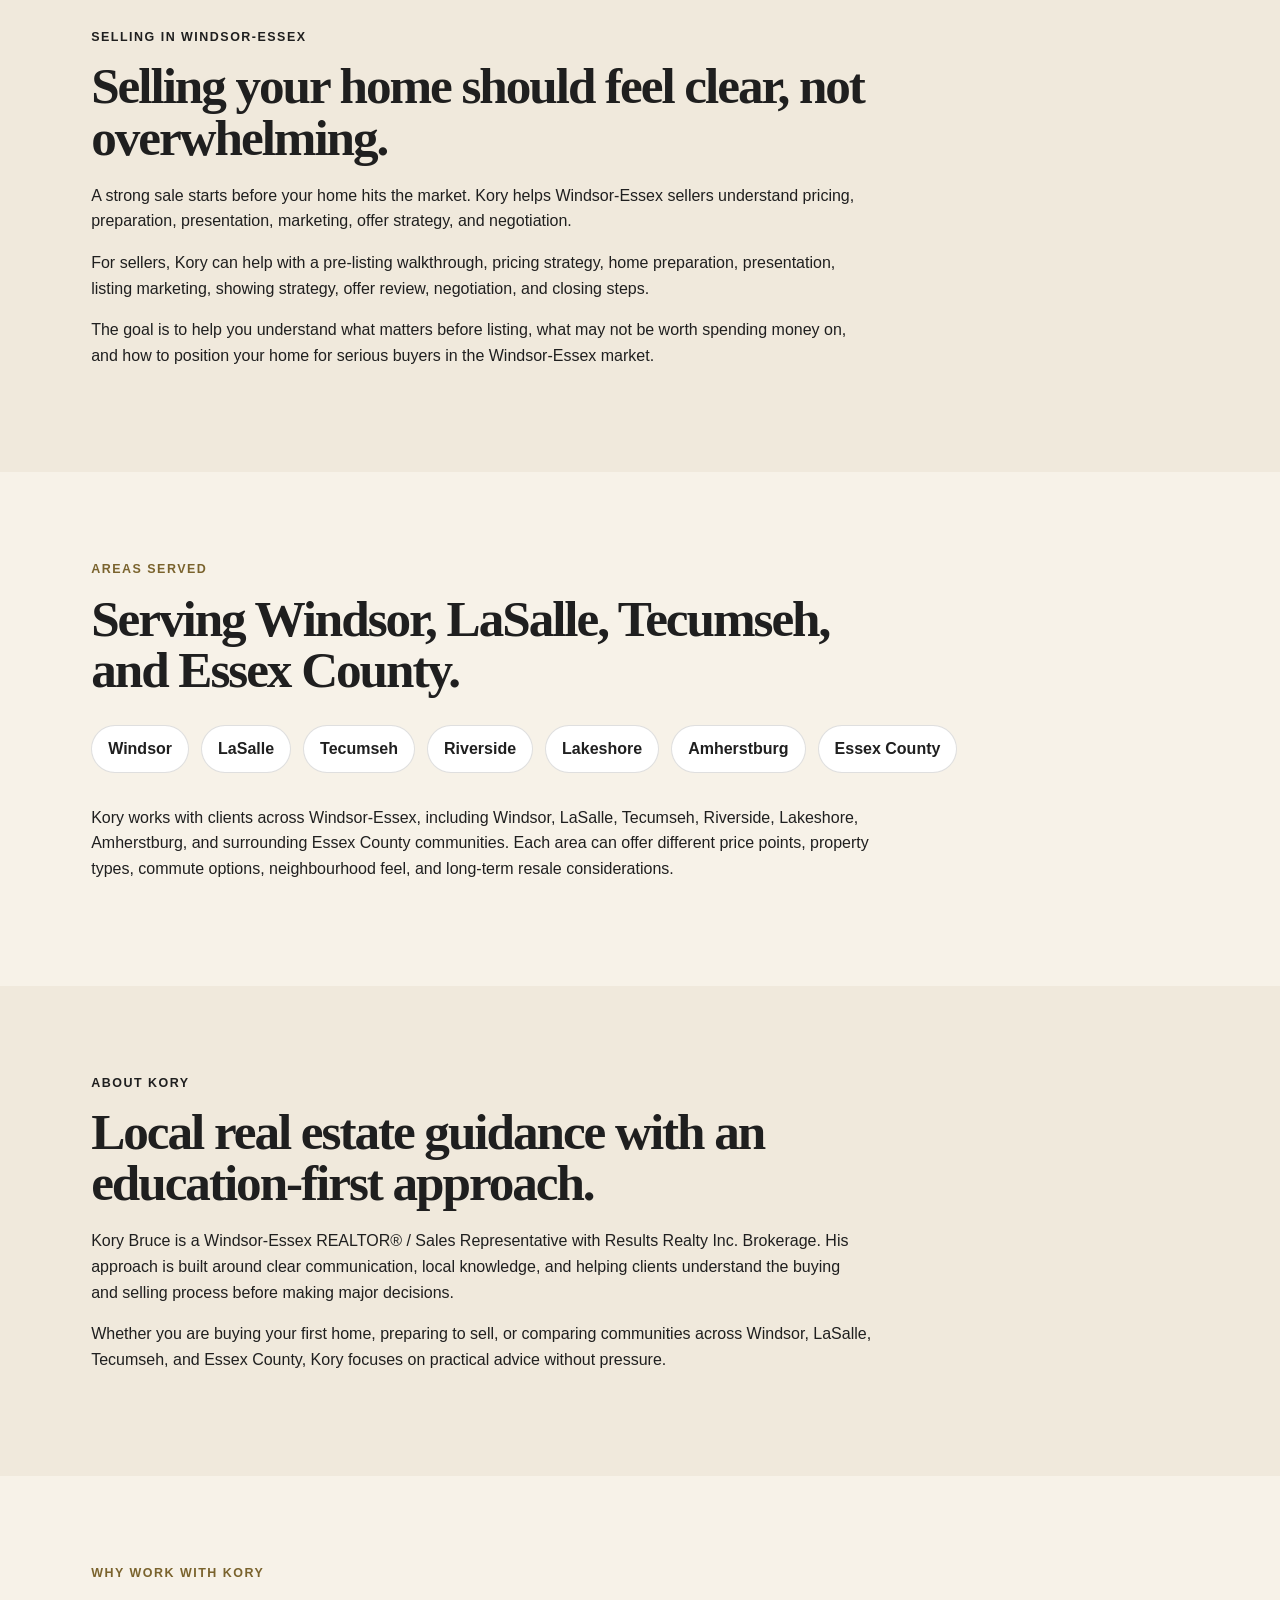
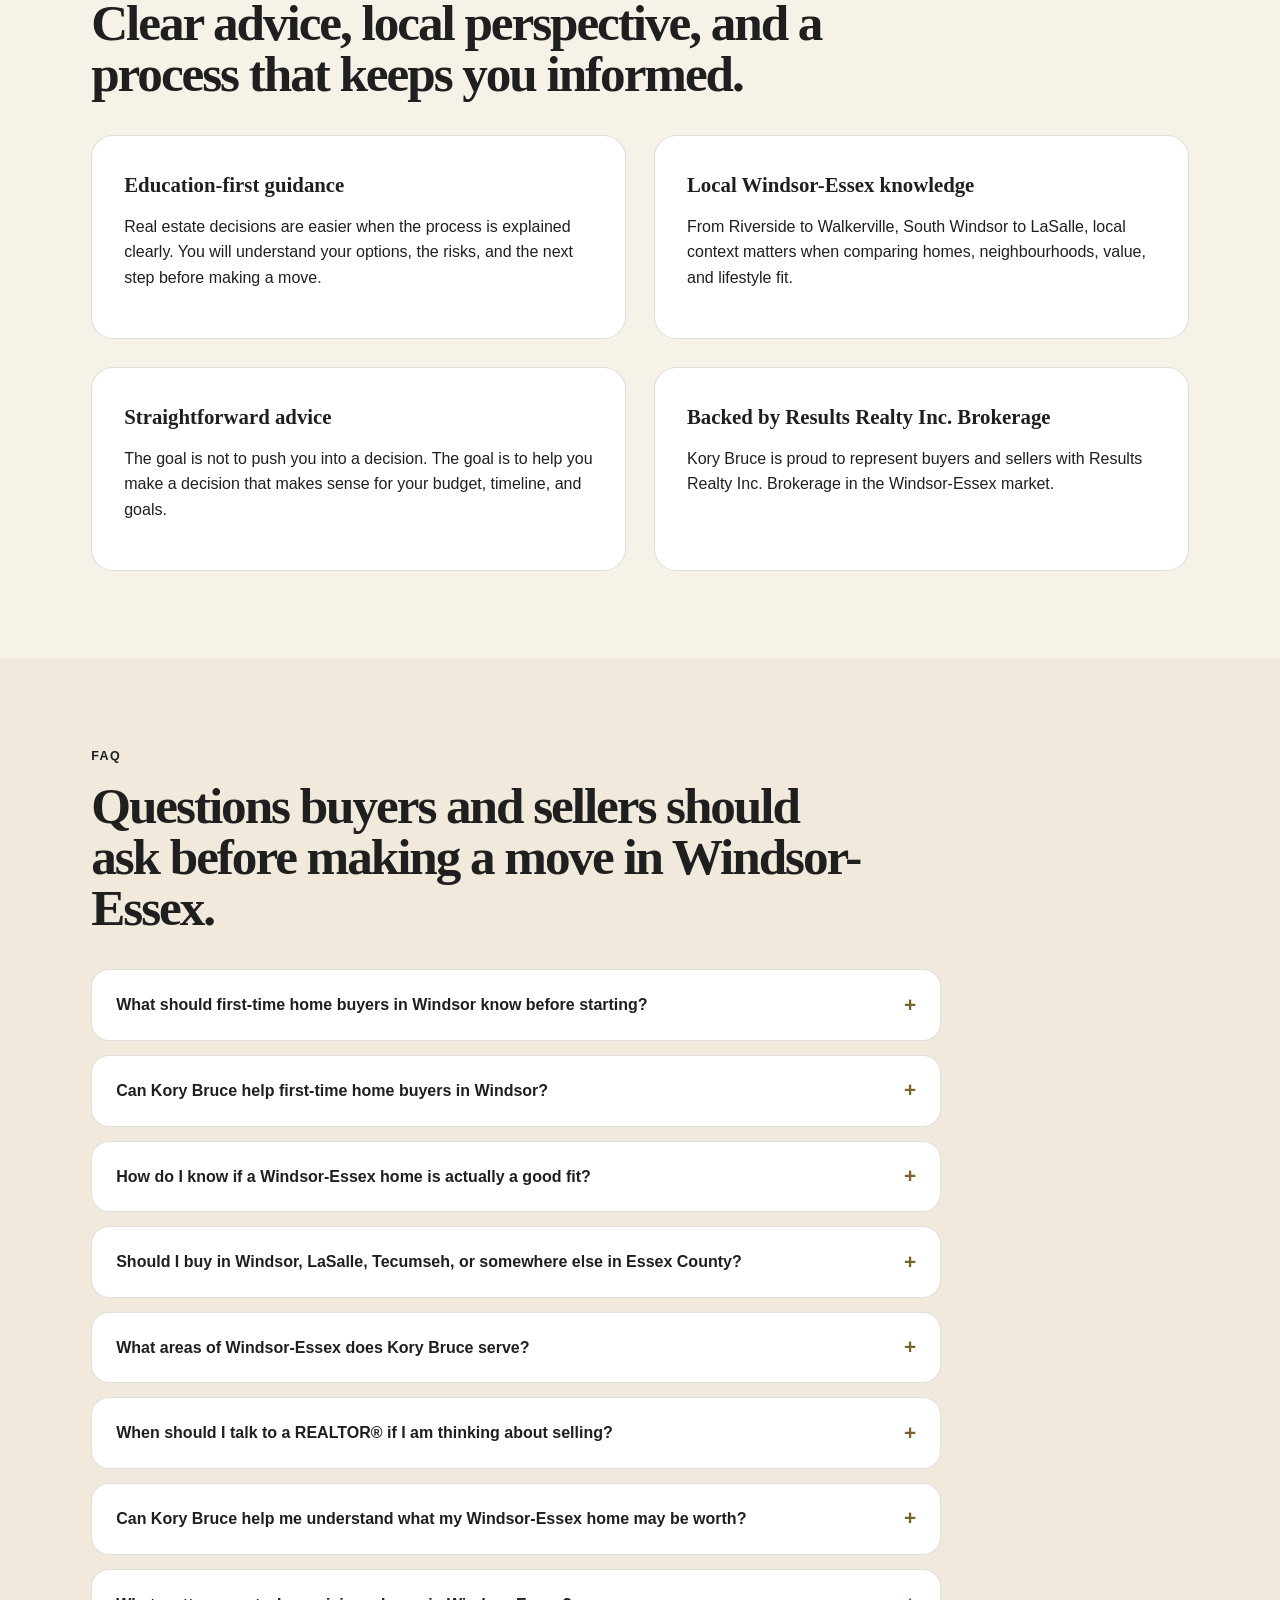
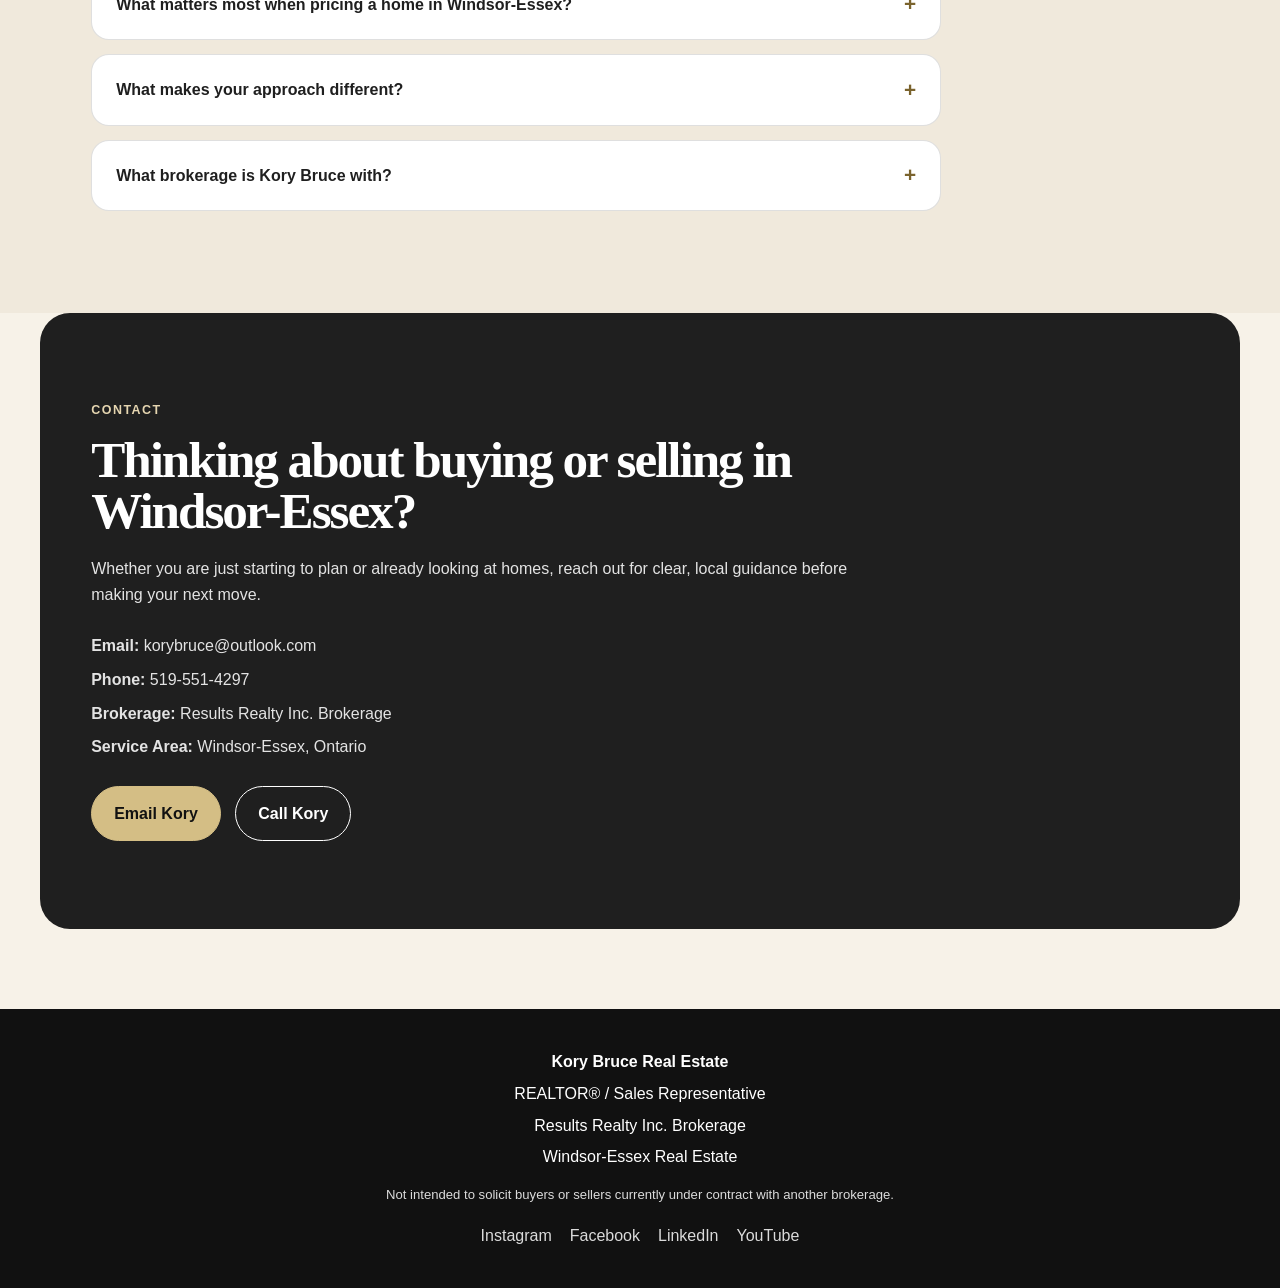
==== commit 416881a6: "Update index.html" ====
--- a/index.html
+++ b/index.html
@@ -17,7 +17,7 @@
     <meta property="og:url" content="https://korybruce.ca/" />
     <meta property="og:type" content="website" />
 
-    <link rel="stylesheet" href="styles.css?v=3.0" />
+    <link rel="stylesheet" href="styles.css?v=4.0" />
 
     <link rel="icon" type="image/png" href="/favicon.png" />
     <link rel="apple-touch-icon" href="/favicon.png" />
--- a/styles.css
+++ b/styles.css
@@ -2,9 +2,10 @@
   --cream: #f7f2e8;
   --charcoal: #1f1f1f;
   --soft-black: #111111;
-  --gold: #8f773c;
+  --gold: #7a632d; /* Fixed globally for light backgrounds */
+  --gold-light: #e5d5b0; /* Fixed globally for dark backgrounds */
   --white: #ffffff;
-  --muted: #575249;
+  --muted: #524e46; /* Perfect contrast on cream/white surfaces */
   --border: rgba(31, 31, 31, 0.14);
   --shadow: 0 24px 60px rgba(0, 0, 0, 0.12);
 }
@@ -66,7 +67,7 @@
   width: 44px;
   height: 44px;
   background: var(--charcoal);
-  color: var(--gold);
+  color: var(--gold-light) !important; /* Force high-contrast champagne text inside the circle */
   display: grid;
   place-items: center;
   border-radius: 50%;
@@ -103,8 +104,8 @@
 }
 
 .nav-cta:hover {
-  background: var(--gold);
-  color: var(--charcoal) !important;
+  background: #d4be85; /* Slightly brighter gold for clear visibility on dark hover states */
+  color: var(--soft-black) !important;
 }
 
 /* Hero */
@@ -207,7 +208,7 @@
   color: var(--white);
   padding: 42px;
   border-radius: 28px;
-  border-top: 8px solid var(--gold);
+  border-top: 8px solid #d4be85;
   box-shadow: 0 24px 60px rgba(0, 0, 0, 0.18);
   text-align: center;
 }
@@ -224,7 +225,7 @@
   border-radius: 50%;
   display: block;
   margin: 0 auto 28px;
-  border: 4px solid var(--gold);
+  border: 4px solid #d4be85;
 }
 
 /* Sections */
@@ -241,10 +242,16 @@
 }
 
 .muted {
-  background: rgba(31, 31, 31, 0.04);
+  background: #f0e9dc; /* Solid background tone instead of low-contrast transparent alphas */
   max-width: none;
   padding-left: max(4vw, calc((100vw - 1200px) / 2 + 4vw));
   padding-right: max(4vw, calc((100vw - 1200px) / 2 + 4vw));
+}
+
+.muted p,
+.muted h2,
+.muted h3 {
+  color: var(--charcoal); /* Explicit readability rule over muted blocks */
 }
 
 /* Cards */
@@ -362,11 +369,11 @@
 }
 
 .contact .eyebrow {
-  color: var(--gold);
+  color: var(--gold-light); /* Swapped out dark gold on dark backgrounds */
 }
 
 .contact p {
-  color: rgba(255, 255, 255, 0.76);
+  color: rgba(255, 255, 255, 0.88); /* Increased text visibility inside deep dark block containers */
 }
 
 .contact-details {
@@ -378,9 +385,9 @@
 }
 
 .contact .button.primary {
-  background: var(--gold);
-  color: var(--charcoal);
-  border-color: var(--gold);
+  background: #d4be85;
+  color: var(--soft-black);
+  border-color: #d4be85;
   margin-right: 10px;
 }
 
@@ -409,7 +416,7 @@
 
 .fine-print {
   font-size: 0.82rem;
-  opacity: 0.72;
+  opacity: 0.85; /* Lifted contrast readability floor across deep site footer layers */
   max-width: 680px;
   margin: 14px auto 0;
 }
@@ -425,11 +432,11 @@
 .social-links a {
   color: var(--white);
   text-decoration: none;
-  opacity: 0.82;
+  opacity: 0.85;
 }
 
 .social-links a:hover {
-  color: var(--gold);
+  color: var(--gold-light);
   opacity: 1;
 }
 
@@ -512,6 +519,7 @@
     border-radius: 22px;
   }
 }
+
 .mortgage-section {
   position: relative;
 }
@@ -599,7 +607,7 @@
 }
 
 .result-label {
-  color: var(--gold);
+  color: var(--gold-light); /* Swapped out target element style keys */
   text-transform: uppercase;
   letter-spacing: 0.12em;
   font-size: 0.78rem;
@@ -616,7 +624,7 @@
 }
 
 .result-subtext {
-  color: rgba(248, 244, 236, 0.78);
+  color: rgba(248, 244, 236, 0.88);
   margin-bottom: 28px;
 }
 
@@ -634,7 +642,7 @@
 }
 
 .result-breakdown span {
-  color: rgba(248, 244, 236, 0.72);
+  color: rgba(248, 244, 236, 0.82);
 }
 
 .result-breakdown strong {
@@ -662,6 +670,7 @@
     font-size: 3rem;
   }
 }
+
 .cash-result-card {
   background:
     linear-gradient(135deg, rgba(171, 149, 91, 0.22), rgba(255, 255, 255, 0) 44%),
@@ -669,29 +678,5 @@
 }
 
 .result-breakdown .refund-row strong {
-  color: var(--gold);
-}
-.eyebrow {
-  color: #7a632d !important; 
-}
-
-.brand-mark,
-.contact .eyebrow {
-  color: #e5d5b0 !important; 
-}
-
-.section.muted, 
-.section.muted p, 
-.faq-answer {
-  color: #3a3732 !important;
-}
-
-.muted {
-  background: rgba(31, 31, 31, 0.04) !important;
-}
-
-.contact .button.primary {
-  background: #d4be85 !important;
-  border-color: #d4be85 !important;
-  color: #111111 !important; 
+  color: var(--gold-light);
 }
